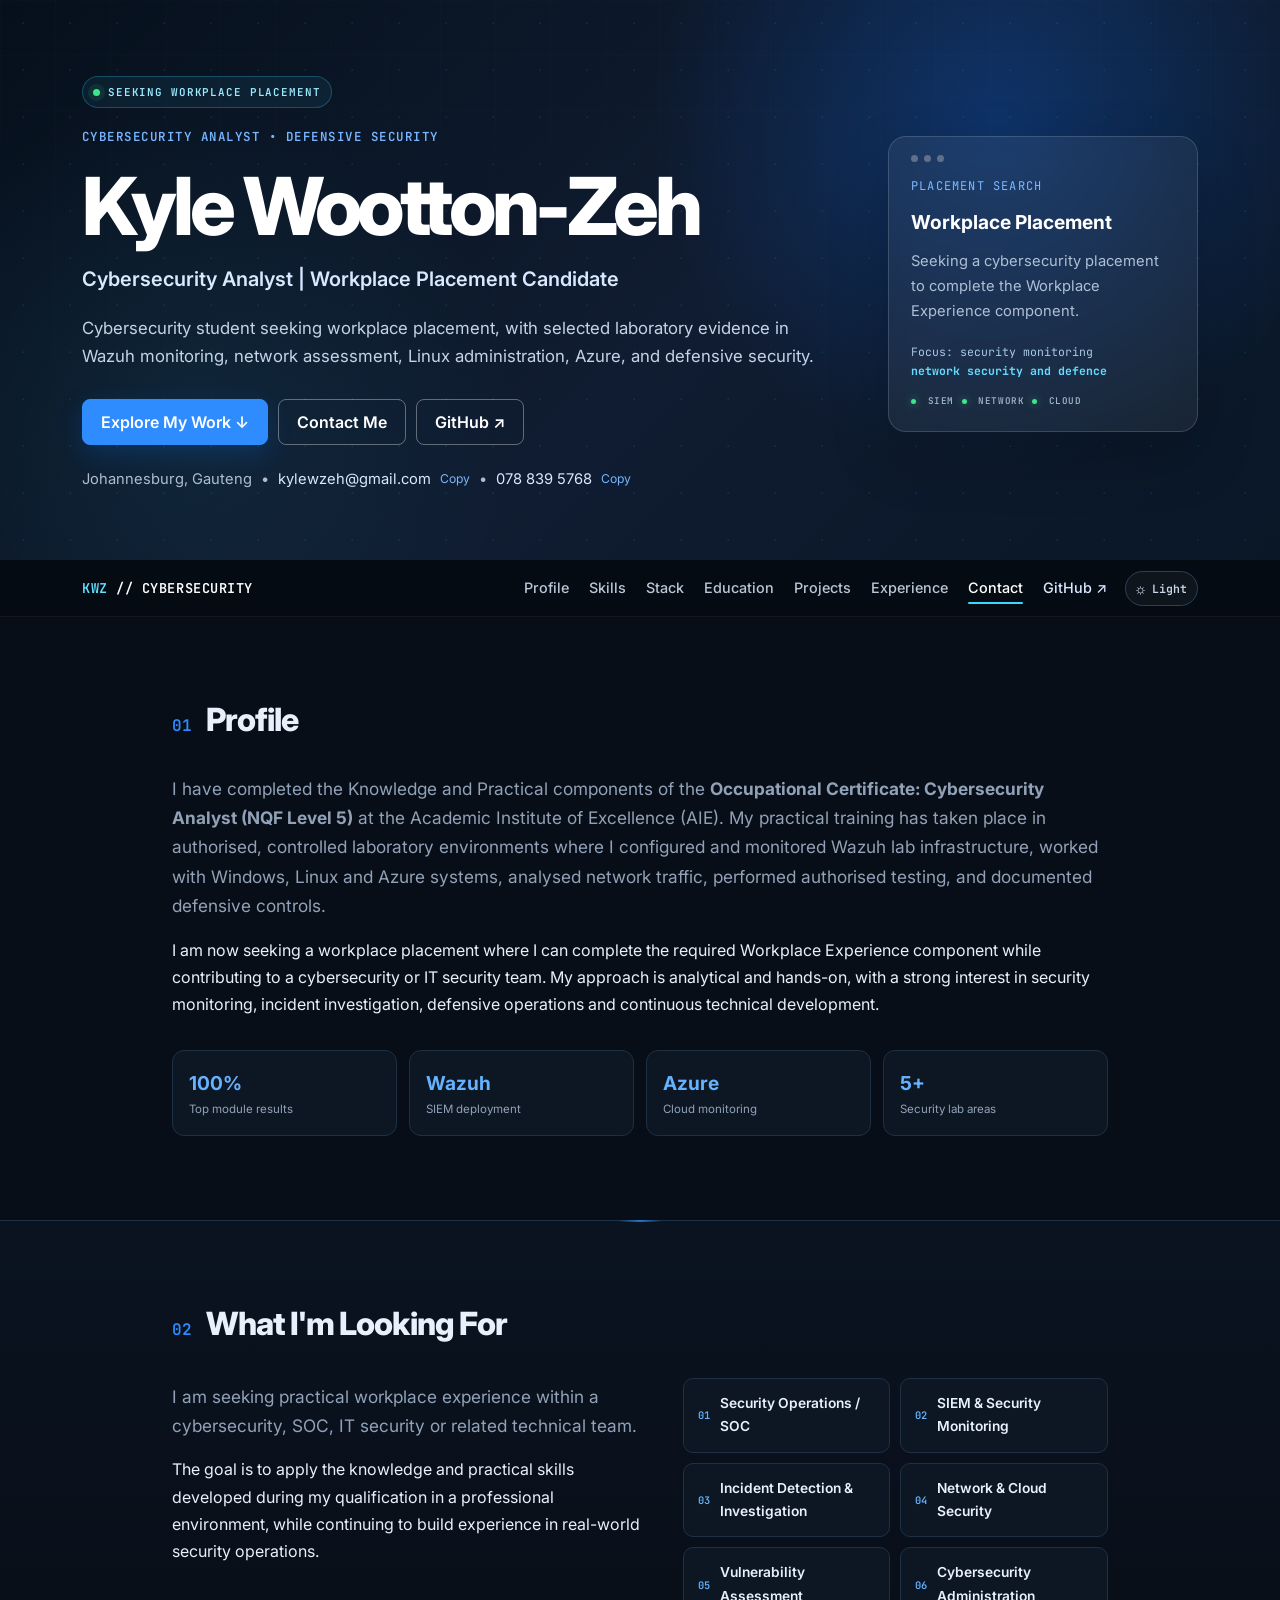
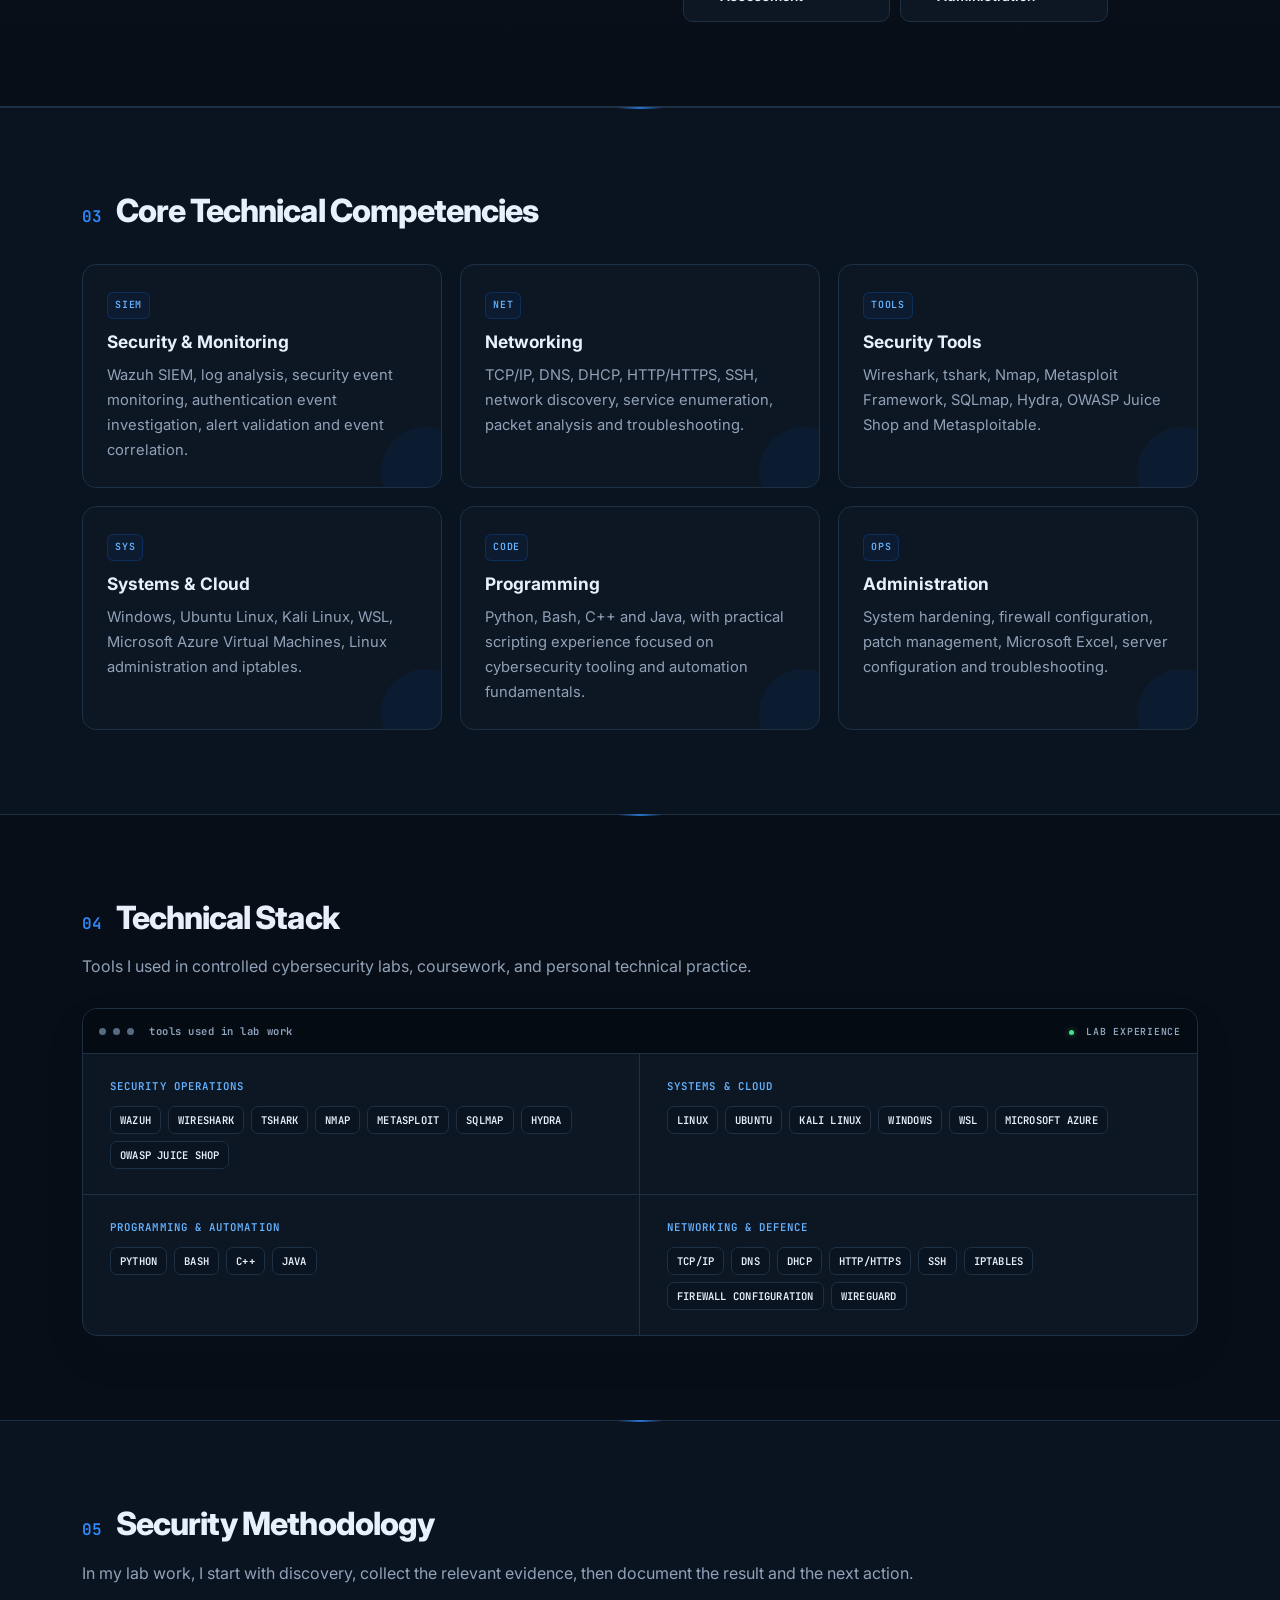
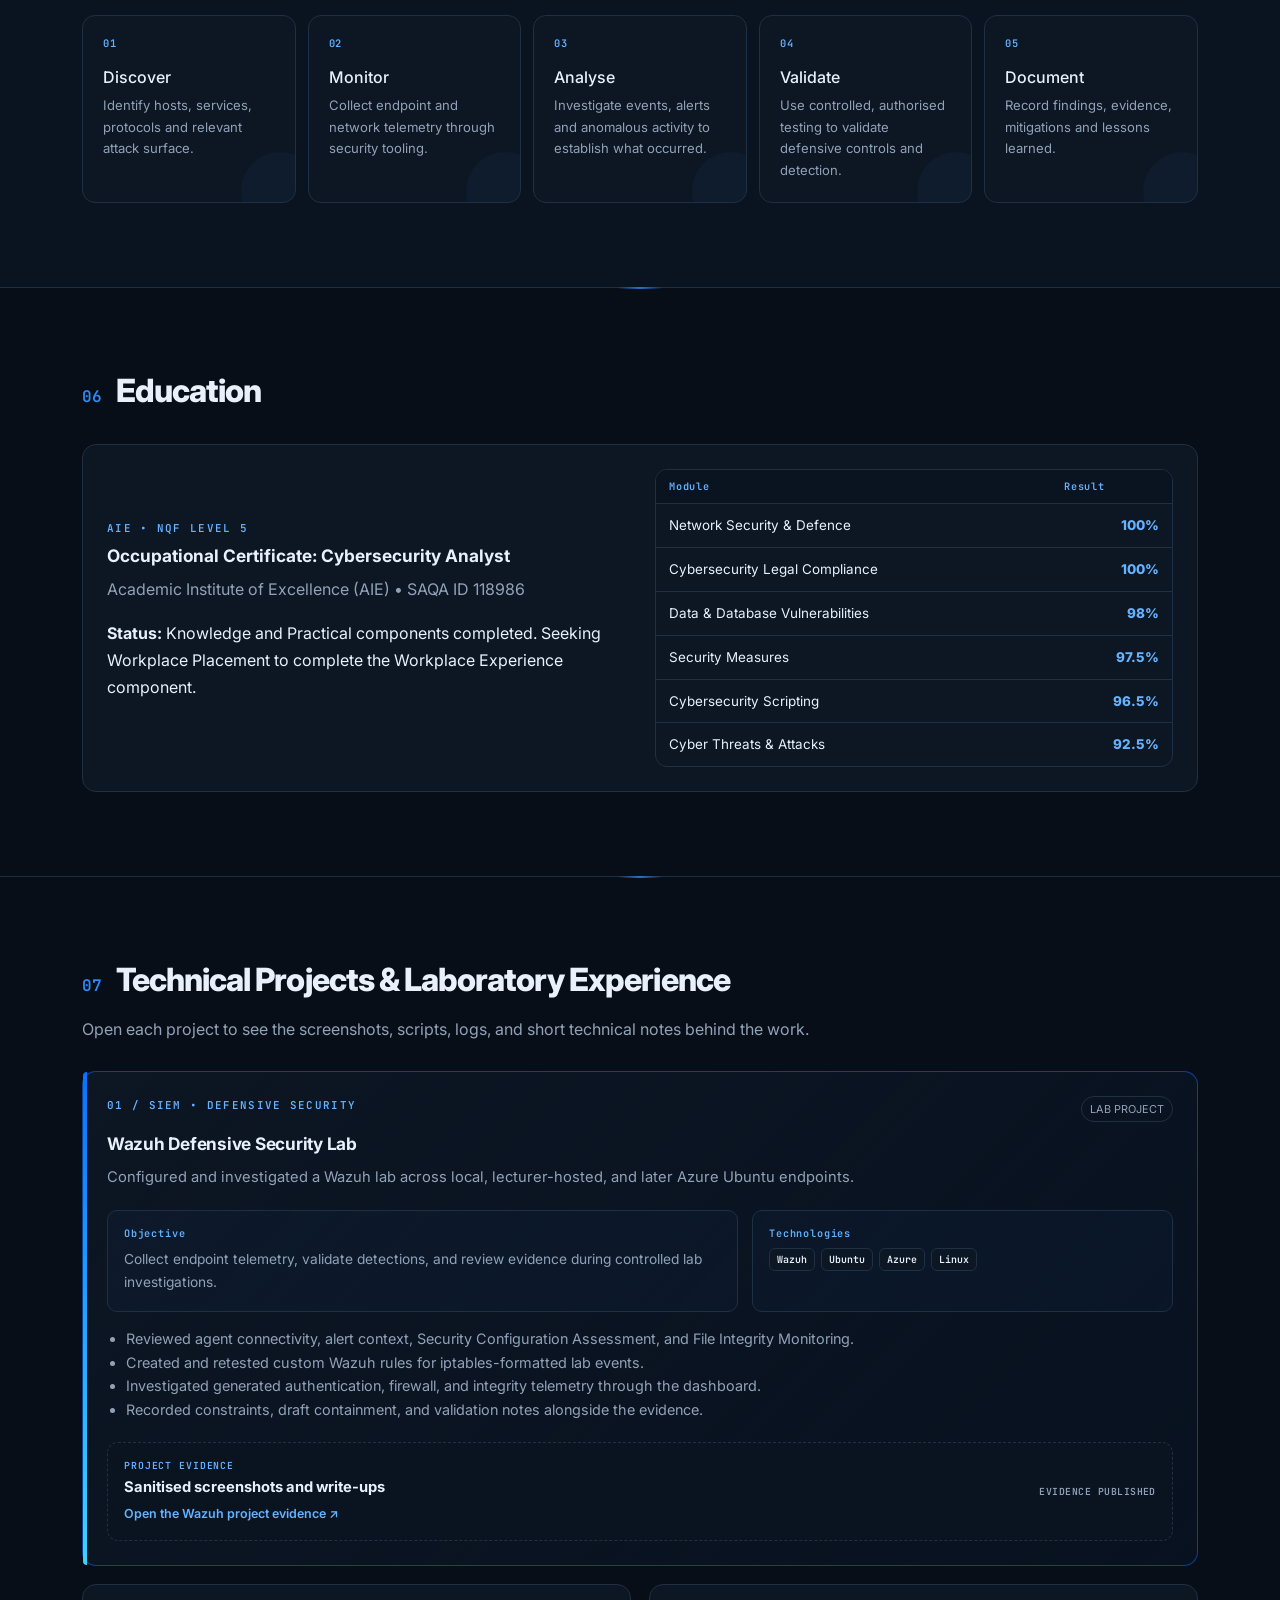
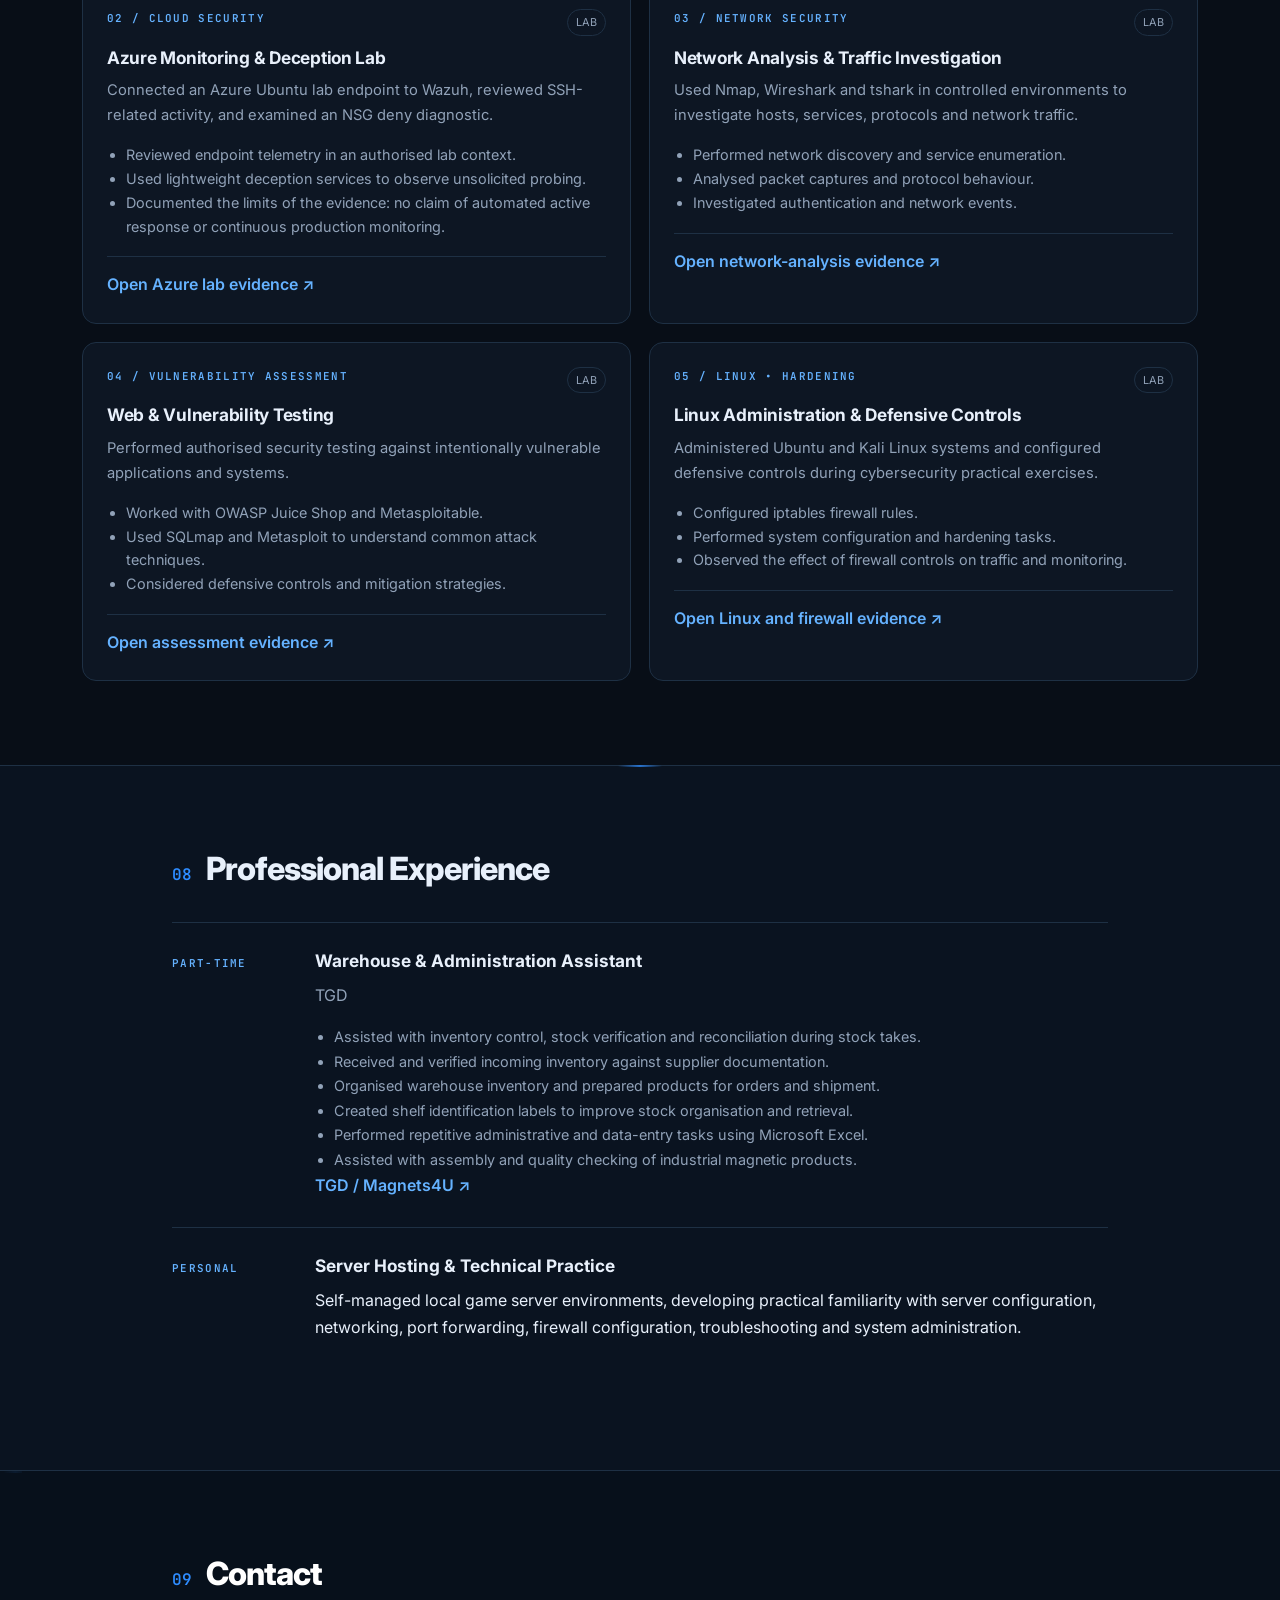
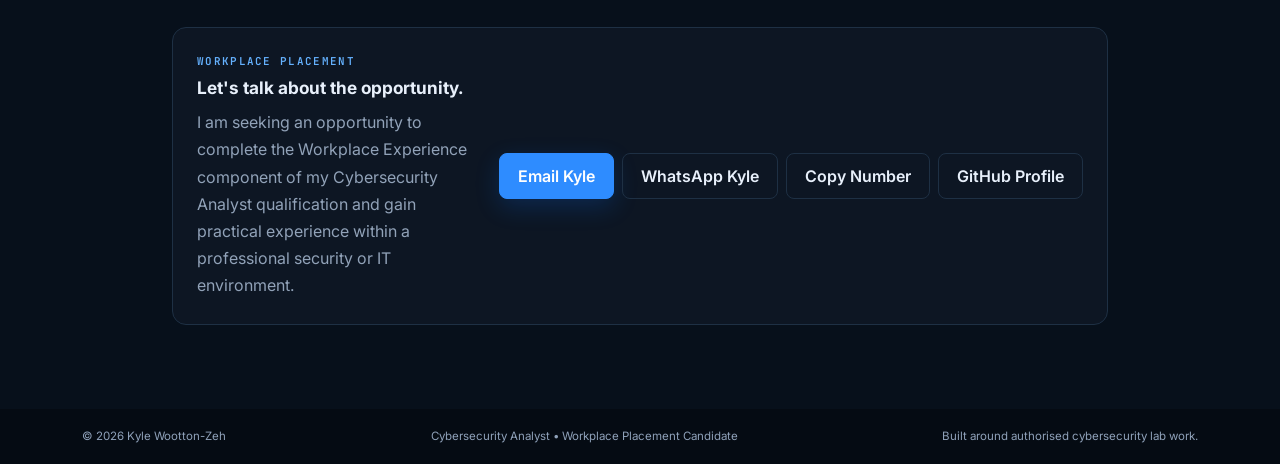
==== index.html @ b7156abd "Expand cybersecurity portfolio with sanitised lab evidence" ====
<!DOCTYPE html>
<html lang="en" data-theme="dark">
<head>
<meta charset="UTF-8">
<meta name="viewport" content="width=device-width, initial-scale=1">
<meta name="description" content="Kyle Wootton-Zeh | Cybersecurity workplace-placement portfolio with selected evidence from authorised monitoring, network, Linux, and Azure labs.">
<meta name="theme-color" content="#050b13">
<meta property="og:title" content="Kyle Wootton-Zeh | Cybersecurity Portfolio">
<meta property="og:description" content="Selected practical evidence from authorised cybersecurity monitoring, network, Linux, and Azure labs.">
<meta property="og:type" content="website">
<title>Kyle Wootton-Zeh | Cybersecurity Portfolio</title>
<link rel="icon" href="data:image/svg+xml,%3Csvg xmlns='http://www.w3.org/2000/svg' viewBox='0 0 64 64'%3E%3Crect width='64' height='64' rx='12' fill='%23050b13'/%3E%3Cpath d='M16 18h32v8H24v7h18v8H24v5h24v8H16z' fill='%2339d6ff'/%3E%3C/svg%3E">
<link href="https://cdn.jsdelivr.net/npm/bootstrap@5.3.3/dist/css/bootstrap.min.css" rel="stylesheet">
<link rel="stylesheet" href="styles.css">
<link rel="stylesheet" href="section-polish.css">
<link rel="stylesheet" href="portfolio-refresh.css">
</head>
<body>
<header class="hero" id="top">
  <div class="hero-gridlines"></div><div class="matrix-particles"></div><div class="hero-scan"></div>
  <div class="container"><div class="hero-content">
    <div>
      <div class="availability"><span class="pulse"></span> SEEKING WORKPLACE PLACEMENT</div>
      <span class="eyebrow">CYBERSECURITY ANALYST • DEFENSIVE SECURITY</span>
      <h1>Kyle Wootton-Zeh</h1>
      <p class="hero-role">Cybersecurity Analyst | Workplace Placement Candidate</p>
      <p class="hero-summary">Cybersecurity student seeking workplace placement, with selected laboratory evidence in Wazuh monitoring, network assessment, Linux administration, Azure, and defensive security.</p>
      <div class="hero-actions">
        <a class="btn btn-primary-custom" href="#projects">Explore My Work ↓</a>
        <a class="btn btn-outline-custom" href="mailto:kylewzeh@gmail.com">Contact Me</a>
        <a class="btn btn-outline-custom" href="https://github.com/kylewzeh" target="_blank" rel="noopener">GitHub ↗</a>
      </div>
      <div class="contact-line"><span>Johannesburg, Gauteng</span><span>•</span><a href="mailto:kylewzeh@gmail.com">kylewzeh@gmail.com</a><button class="copy-link" data-copy="kylewzeh@gmail.com">Copy</button><span>•</span><a href="tel:+27788395768">078 839 5768</a><button class="copy-link" data-copy="078 839 5768">Copy</button></div>
    </div>
    <aside class="hero-badge" aria-label="Placement status">
      <div class="terminal-top"><span></span><span></span><span></span></div>
      <div class="badge-icon">PLACEMENT SEARCH</div>
      <strong>Workplace Placement</strong>
      <span>Seeking a cybersecurity placement to complete the Workplace Experience component.</span>
      <code>Focus: security monitoring<br><b>network security and defence</b></code>
      <div class="mini-status"><span><i></i> SIEM</span><span><i></i> NETWORK</span><span><i></i> CLOUD</span></div>
    </aside>
  </div></div>
</header>

<div class="scroll-progress" aria-hidden="true"><span id="scroll-progress-bar"></span></div>
<nav class="navbar navbar-expand-lg navbar-dark site-nav sticky-top" aria-label="Primary navigation">
  <div class="container">
    <a class="navbar-brand" href="#top"><span class="brand-mark">KWZ</span> // CYBERSECURITY</a>
    <button class="navbar-toggler" type="button" data-bs-toggle="collapse" data-bs-target="#navbarNav" aria-controls="navbarNav" aria-expanded="false" aria-label="Toggle navigation"><span class="navbar-toggler-icon"></span></button>
    <div class="collapse navbar-collapse" id="navbarNav">
      <ul class="navbar-nav ms-auto align-items-lg-center">
        <li class="nav-item"><a class="nav-link" href="#about">Profile</a></li>
        <li class="nav-item"><a class="nav-link" href="#skills">Skills</a></li>
        <li class="nav-item"><a class="nav-link" href="#stack">Stack</a></li>
        <li class="nav-item"><a class="nav-link" href="#education">Education</a></li>
        <li class="nav-item"><a class="nav-link" href="#projects">Projects</a></li>
        <li class="nav-item"><a class="nav-link" href="#experience">Experience</a></li>
        <li class="nav-item"><a class="nav-link" href="#contact">Contact</a></li>
        <li class="nav-item"><a class="nav-link nav-github" href="https://github.com/kylewzeh" target="_blank" rel="noopener">GitHub ↗</a></li>
        <li class="nav-item theme-item"><button id="theme-toggle" class="theme-toggle" type="button" aria-label="Switch to light mode"><span class="theme-icon">☼</span><span class="theme-label">Light</span></button></li>
      </ul>
    </div>
  </div>
</nav>

<main>
<section id="about" class="section">
  <div class="container narrow">
    <div class="section-heading"><span>01</span><h2>Profile</h2></div>
    <p class="lead-copy">I have completed the Knowledge and Practical components of the <strong>Occupational Certificate: Cybersecurity Analyst (NQF Level 5)</strong> at the Academic Institute of Excellence (AIE). My practical training has taken place in authorised, controlled laboratory environments where I configured and monitored Wazuh lab infrastructure, worked with Windows, Linux and Azure systems, analysed network traffic, performed authorised testing, and documented defensive controls.</p>
    <p>I am now seeking a workplace placement where I can complete the required Workplace Experience component while contributing to a cybersecurity or IT security team. My approach is analytical and hands-on, with a strong interest in security monitoring, incident investigation, defensive operations and continuous technical development.</p>
    <div class="quick-stats"><div><strong>100%</strong><span>Top module results</span></div><div><strong>Wazuh</strong><span>SIEM deployment</span></div><div><strong>Azure</strong><span>Cloud monitoring</span></div><div><strong>5+</strong><span>Security lab areas</span></div></div>
  </div>
</section>

<section id="placement" class="section section-accent">
  <div class="container narrow">
    <div class="section-heading"><span>02</span><h2>What I'm Looking For</h2></div>
    <div class="placement-grid">
      <div class="placement-copy"><p class="lead-copy">I am seeking practical workplace experience within a cybersecurity, SOC, IT security or related technical team.</p><p>The goal is to apply the knowledge and practical skills developed during my qualification in a professional environment, while continuing to build experience in real-world security operations.</p></div>
      <div class="placement-list"><div><span>01</span>Security Operations / SOC</div><div><span>02</span>SIEM & Security Monitoring</div><div><span>03</span>Incident Detection & Investigation</div><div><span>04</span>Network & Cloud Security</div><div><span>05</span>Vulnerability Assessment</div><div><span>06</span>Cybersecurity Administration</div></div>
    </div>
  </div>
</section>

<section id="skills" class="section section-alt">
  <div class="container"><div class="section-heading"><span>03</span><h2>Core Technical Competencies</h2></div>
    <div class="skills-grid">
      <article class="skill-card"><div class="skill-icon">SIEM</div><h3>Security & Monitoring</h3><p>Wazuh SIEM, log analysis, security event monitoring, authentication event investigation, alert validation and event correlation.</p></article>
      <article class="skill-card"><div class="skill-icon">NET</div><h3>Networking</h3><p>TCP/IP, DNS, DHCP, HTTP/HTTPS, SSH, network discovery, service enumeration, packet analysis and troubleshooting.</p></article>
      <article class="skill-card"><div class="skill-icon">TOOLS</div><h3>Security Tools</h3><p>Wireshark, tshark, Nmap, Metasploit Framework, SQLmap, Hydra, OWASP Juice Shop and Metasploitable.</p></article>
      <article class="skill-card"><div class="skill-icon">SYS</div><h3>Systems & Cloud</h3><p>Windows, Ubuntu Linux, Kali Linux, WSL, Microsoft Azure Virtual Machines, Linux administration and iptables.</p></article>
      <article class="skill-card"><div class="skill-icon">CODE</div><h3>Programming</h3><p>Python, Bash, C++ and Java, with practical scripting experience focused on cybersecurity tooling and automation fundamentals.</p></article>
      <article class="skill-card"><div class="skill-icon">OPS</div><h3>Administration</h3><p>System hardening, firewall configuration, patch management, Microsoft Excel, server configuration and troubleshooting.</p></article>
    </div>
  </div>
</section>

<section id="stack" class="section stack-section">
  <div class="container"><div class="section-heading"><span>04</span><h2>Technical Stack</h2></div><p class="section-intro">Tools I used in controlled cybersecurity labs, coursework, and personal technical practice.</p>
    <div class="stack-terminal"><div class="stack-terminal-bar"><span></span><span></span><span></span><span class="stack-terminal-title">tools used in lab work</span><span class="stack-live"><i></i> LAB EXPERIENCE</span></div>
      <div class="stack-grid">
        <div class="stack-group"><div class="stack-label">SECURITY OPERATIONS</div><div class="stack-chips"><span>WAZUH</span><span>WIRESHARK</span><span>TSHARK</span><span>NMAP</span><span>METASPLOIT</span><span>SQLMAP</span><span>HYDRA</span><span>OWASP JUICE SHOP</span></div></div>
        <div class="stack-group"><div class="stack-label">SYSTEMS & CLOUD</div><div class="stack-chips"><span>LINUX</span><span>UBUNTU</span><span>KALI LINUX</span><span>WINDOWS</span><span>WSL</span><span>MICROSOFT AZURE</span></div></div>
        <div class="stack-group"><div class="stack-label">PROGRAMMING & AUTOMATION</div><div class="stack-chips"><span>PYTHON</span><span>BASH</span><span>C++</span><span>JAVA</span></div></div>
        <div class="stack-group"><div class="stack-label">NETWORKING & DEFENCE</div><div class="stack-chips"><span>TCP/IP</span><span>DNS</span><span>DHCP</span><span>HTTP/HTTPS</span><span>SSH</span><span>IPTABLES</span><span>FIREWALL CONFIGURATION</span><span>WIREGUARD</span></div></div>
      </div>
    </div>
  </div>
</section>

<section id="methodology" class="section section-alt">
  <div class="container"><div class="section-heading"><span>05</span><h2>Security Methodology</h2></div><p class="section-intro">In my lab work, I start with discovery, collect the relevant evidence, then document the result and the next action.</p>
    <div class="method-grid">
      <article><span>01</span><h3>Discover</h3><p>Identify hosts, services, protocols and relevant attack surface.</p></article>
      <article><span>02</span><h3>Monitor</h3><p>Collect endpoint and network telemetry through security tooling.</p></article>
      <article><span>03</span><h3>Analyse</h3><p>Investigate events, alerts and anomalous activity to establish what occurred.</p></article>
      <article><span>04</span><h3>Validate</h3><p>Use controlled, authorised testing to validate defensive controls and detection.</p></article>
      <article><span>05</span><h3>Document</h3><p>Record findings, evidence, mitigations and lessons learned.</p></article>
    </div>
  </div>
</section>

<section id="education" class="section">
  <div class="container"><div class="section-heading"><span>06</span><h2>Education</h2></div>
    <div class="education-card"><div><div class="section-kicker">AIE • NQF LEVEL 5</div><h3>Occupational Certificate: Cybersecurity Analyst</h3><p class="muted">Academic Institute of Excellence (AIE) • SAQA ID 118986</p><p><strong>Status:</strong> Knowledge and Practical components completed. Seeking Workplace Placement to complete the Workplace Experience component.</p></div>
      <div class="marks-table-wrap"><table class="marks-table"><thead><tr><th>Module</th><th>Result</th></tr></thead><tbody><tr><td>Network Security & Defence</td><td>100%</td></tr><tr><td>Cybersecurity Legal Compliance</td><td>100%</td></tr><tr><td>Data & Database Vulnerabilities</td><td>98%</td></tr><tr><td>Security Measures</td><td>97.5%</td></tr><tr><td>Cybersecurity Scripting</td><td>96.5%</td></tr><tr><td>Cyber Threats & Attacks</td><td>92.5%</td></tr></tbody></table></div>
    </div>
  </div>
</section>

<section id="projects" class="section section-projects">
  <div class="container"><div class="section-heading"><span>07</span><h2>Technical Projects & Laboratory Experience</h2></div><p class="section-intro">Open each project to see the screenshots, scripts, logs, and short technical notes behind the work.</p>
    <div class="project-grid">
      <article class="project-card featured"><div class="project-top"><span class="project-tag">01 / SIEM • DEFENSIVE SECURITY</span><span class="project-status">LAB PROJECT</span></div><h3>Wazuh Defensive Security Lab</h3><p>Configured and investigated a Wazuh lab across local, lecturer-hosted, and later Azure Ubuntu endpoints.</p><div class="project-detail-grid"><div><h4>Objective</h4><p>Collect endpoint telemetry, validate detections, and review evidence during controlled lab investigations.</p></div><div><h4>Technologies</h4><div class="project-chips"><span>Wazuh</span><span>Ubuntu</span><span>Azure</span><span>Linux</span></div></div></div><ul><li>Reviewed agent connectivity, alert context, Security Configuration Assessment, and File Integrity Monitoring.</li><li>Created and retested custom Wazuh rules for iptables-formatted lab events.</li><li>Investigated generated authentication, firewall, and integrity telemetry through the dashboard.</li><li>Recorded constraints, draft containment, and validation notes alongside the evidence.</li></ul><div class="evidence-panel"><div><span class="evidence-label">PROJECT EVIDENCE</span><strong>Sanitised screenshots and write-ups</strong><p><a class="text-link" href="https://github.com/kylewzeh/cybersecurity-portfolio/tree/main/wazuh-defensive-security-lab" target="_blank" rel="noopener">Open the Wazuh project evidence ↗</a></p></div><span class="evidence-status">EVIDENCE PUBLISHED</span></div></article>
      <article class="project-card"><div class="project-top"><span class="project-tag">02 / CLOUD SECURITY</span><span class="project-status">LAB</span></div><h3>Azure Monitoring & Deception Lab</h3><p>Connected an Azure Ubuntu lab endpoint to Wazuh, reviewed SSH-related activity, and examined an NSG deny diagnostic.</p><ul><li>Reviewed endpoint telemetry in an authorised lab context.</li><li>Used lightweight deception services to observe unsolicited probing.</li><li>Documented the limits of the evidence: no claim of automated active response or continuous production monitoring.</li></ul><div class="project-footer"><a class="text-link" href="https://github.com/kylewzeh/cybersecurity-portfolio/tree/main/incident-response-lab" target="_blank" rel="noopener">Open Azure lab evidence ↗</a></div></article>
      <article class="project-card"><div class="project-top"><span class="project-tag">03 / NETWORK SECURITY</span><span class="project-status">LAB</span></div><h3>Network Analysis & Traffic Investigation</h3><p>Used Nmap, Wireshark and tshark in controlled environments to investigate hosts, services, protocols and network traffic.</p><ul><li>Performed network discovery and service enumeration.</li><li>Analysed packet captures and protocol behaviour.</li><li>Investigated authentication and network events.</li></ul><div class="project-footer"><a class="text-link" href="https://github.com/kylewzeh/cybersecurity-portfolio/tree/main/network-security-assessment" target="_blank" rel="noopener">Open network-analysis evidence ↗</a></div></article>
      <article class="project-card"><div class="project-top"><span class="project-tag">04 / VULNERABILITY ASSESSMENT</span><span class="project-status">LAB</span></div><h3>Web & Vulnerability Testing</h3><p>Performed authorised security testing against intentionally vulnerable applications and systems.</p><ul><li>Worked with OWASP Juice Shop and Metasploitable.</li><li>Used SQLmap and Metasploit to understand common attack techniques.</li><li>Considered defensive controls and mitigation strategies.</li></ul><div class="project-footer"><a class="text-link" href="https://github.com/kylewzeh/cybersecurity-portfolio/tree/main/network-security-assessment" target="_blank" rel="noopener">Open assessment evidence ↗</a></div></article>
      <article class="project-card"><div class="project-top"><span class="project-tag">05 / LINUX • HARDENING</span><span class="project-status">LAB</span></div><h3>Linux Administration & Defensive Controls</h3><p>Administered Ubuntu and Kali Linux systems and configured defensive controls during cybersecurity practical exercises.</p><ul><li>Configured iptables firewall rules.</li><li>Performed system configuration and hardening tasks.</li><li>Observed the effect of firewall controls on traffic and monitoring.</li></ul><div class="project-footer"><a class="text-link" href="https://github.com/kylewzeh/cybersecurity-portfolio/tree/main/wazuh-defensive-security-lab" target="_blank" rel="noopener">Open Linux and firewall evidence ↗</a></div></article>
    </div>
  </div>
</section>

<section id="experience" class="section section-alt">
  <div class="container narrow"><div class="section-heading"><span>08</span><h2>Professional Experience</h2></div>
    <div class="timeline-item"><div class="timeline-date">PART-TIME</div><div><h3>Warehouse & Administration Assistant</h3><p class="muted">TGD</p><ul><li>Assisted with inventory control, stock verification and reconciliation during stock takes.</li><li>Received and verified incoming inventory against supplier documentation.</li><li>Organised warehouse inventory and prepared products for orders and shipment.</li><li>Created shelf identification labels to improve stock organisation and retrieval.</li><li>Performed repetitive administrative and data-entry tasks using Microsoft Excel.</li><li>Assisted with assembly and quality checking of industrial magnetic products.</li></ul><a href="https://shop.magnets4u.co.za/" target="_blank" rel="noopener" class="text-link">TGD / Magnets4U ↗</a></div></div>
    <div class="timeline-item"><div class="timeline-date">PERSONAL</div><div><h3>Server Hosting & Technical Practice</h3><p>Self-managed local game server environments, developing practical familiarity with server configuration, networking, port forwarding, firewall configuration, troubleshooting and system administration.</p></div></div>
  </div>
</section>

<section id="contact" class="section contact-section">
  <div class="container narrow"><div class="section-heading"><span>09</span><h2>Contact</h2></div><div class="contact-card"><div><div class="section-kicker">WORKPLACE PLACEMENT</div><h3>Let's talk about the opportunity.</h3><p>I am seeking an opportunity to complete the Workplace Experience component of my Cybersecurity Analyst qualification and gain practical experience within a professional security or IT environment.</p></div><div class="contact-actions"><a class="btn btn-primary-custom" href="mailto:kylewzeh@gmail.com">Email Kyle</a><a class="btn btn-outline-custom dark-outline" href="https://wa.me/27788395768" target="_blank" rel="noopener">WhatsApp Kyle</a><button class="btn btn-outline-custom dark-outline copy-button" data-copy="078 839 5768">Copy Number</button><a class="btn btn-outline-custom dark-outline" href="https://github.com/kylewzeh" target="_blank" rel="noopener">GitHub Profile</a></div></div></div>
</section>
</main>
<footer><div class="container footer-inner"><span>© 2026 Kyle Wootton-Zeh</span><span>Cybersecurity Analyst • Workplace Placement Candidate</span><span>Built around authorised cybersecurity lab work.</span></div></footer>
<a href="#top" class="back-to-top" id="back-to-top" aria-label="Back to top">↑</a>
<script src="https://cdn.jsdelivr.net/npm/bootstrap@5.3.3/dist/js/bootstrap.bundle.min.js"></script><script src="script.js"></script>
</body>
</html>
---- styles.css ----
@import url('https://fonts.googleapis.com/css2?family=Inter:wght@400;500;600;700;800&family=JetBrains+Mono:wght@500;600&display=swap');
:root{--bg:#f7f9fc;--panel:#fff;--soft:#f0f4f9;--text:#152033;--muted:#64748b;--line:#dfe6ef;--accent:#0b72ff;--accent-dark:#0758c7;--nav:#08101d;--cyan:#39d6ff;--hero-a:#06101c;--hero-b:#101c31;--contact:#0f1a2b}
html[data-theme="dark"]{--bg:#080e17;--panel:#0d1623;--soft:#0a1320;--text:#e8f0fb;--muted:#91a2b8;--line:#1e3044;--accent:#2e8cff;--accent-dark:#65b2ff;--nav:#050b13;--contact:#07101b}
*{box-sizing:border-box}html{scroll-behavior:smooth;scroll-padding-top:72px}body{margin:0;color:var(--text);background:var(--bg);font-family:Inter,system-ui,-apple-system,BlinkMacSystemFont,"Segoe UI",sans-serif;line-height:1.7;transition:background .25s ease,color .25s ease}a{color:inherit}.hero{position:relative;overflow:hidden;background:radial-gradient(circle at 78% 22%,rgba(11,114,255,.27),transparent 32%),radial-gradient(circle at 15% 75%,rgba(57,214,255,.08),transparent 28%),linear-gradient(135deg,var(--hero-a) 0%,var(--hero-b) 55%,#091727 100%);color:#fff;padding:76px 0 68px}.hero-gridlines{position:absolute;inset:-55px;opacity:.15;background-image:linear-gradient(rgba(255,255,255,.08) 1px,transparent 1px),linear-gradient(90deg,rgba(255,255,255,.08) 1px,transparent 1px);background-size:55px 55px;animation:grid-drift 30s linear infinite;mask-image:linear-gradient(to bottom,black,transparent)}.matrix-particles{position:absolute;inset:0;opacity:.12;background-image:radial-gradient(circle,rgba(57,214,255,.8) 1px,transparent 1px);background-size:47px 47px;animation:drift 24s linear infinite}.hero-scan{position:absolute;left:0;right:0;top:-30%;height:28%;background:linear-gradient(to bottom,transparent,rgba(57,214,255,.07),transparent);filter:blur(1px);animation:scan 9s ease-in-out infinite;pointer-events:none}@keyframes drift{from{transform:translateY(0)}to{transform:translateY(47px)}}@keyframes grid-drift{from{transform:translate(0,0)}to{transform:translate(55px,55px)}}@keyframes scan{0%,100%{transform:translateY(0);opacity:0}15%{opacity:1}70%{opacity:1}85%{transform:translateY(470%);opacity:0}}@media(prefers-reduced-motion:reduce){*,*::before,*::after{animation-duration:.001ms!important;animation-iteration-count:1!important;scroll-behavior:auto!important}}
.hero .container{position:relative}.hero-content{display:grid;grid-template-columns:minmax(0,1fr) 310px;gap:56px;align-items:center}.availability{display:inline-flex;align-items:center;gap:8px;margin-bottom:18px;padding:6px 10px;border:1px solid rgba(57,214,255,.25);border-radius:999px;background:rgba(57,214,255,.07);color:#9eeaff;font-family:"JetBrains Mono",monospace;font-size:.68rem;letter-spacing:.08em;font-weight:600}.pulse{width:7px;height:7px;border-radius:50%;background:#3fe58a;box-shadow:0 0 0 5px rgba(63,229,138,.09);animation:status-pulse 2s ease-in-out infinite}@keyframes status-pulse{0%,100%{opacity:1;box-shadow:0 0 0 4px rgba(63,229,138,.08)}50%{opacity:.65;box-shadow:0 0 0 7px rgba(63,229,138,.02)}}.eyebrow,.project-tag,.timeline-date,.section-kicker{font-family:"JetBrains Mono",monospace;font-size:.78rem;letter-spacing:.12em;font-weight:600}.eyebrow{display:block;color:#78b5ff}.hero h1{font-size:clamp(2.7rem,7vw,5rem);font-weight:800;letter-spacing:-.055em;margin:10px 0 8px}.hero-role{font-size:1.25rem;font-weight:600;color:#d9e8ff;margin-bottom:18px}.hero-summary{max-width:760px;color:#c6d3e7;font-size:1.05rem}.hero-actions{display:flex;flex-wrap:wrap;gap:10px;margin:28px 0 22px}.btn{border-radius:8px;padding:10px 18px;font-weight:600}.btn-primary-custom{color:#fff;background:var(--accent);border:1px solid var(--accent);box-shadow:0 8px 24px rgba(11,114,255,.2)}.btn-primary-custom:hover{color:#fff;background:var(--accent-dark);border-color:var(--accent-dark)}.btn-outline-custom{color:#fff;border:1px solid rgba(255,255,255,.35)}.btn-outline-custom:hover{color:#fff;background:rgba(255,255,255,.1)}.dark-outline{color:var(--text);border-color:var(--line)}.dark-outline:hover{color:var(--text);background:var(--soft)}.contact-line{display:flex;flex-wrap:wrap;align-items:center;gap:9px;color:#aebdd2;font-size:.92rem}.contact-line a{color:#d9e8ff;text-decoration:none}.contact-line a:hover{text-decoration:underline}.copy-link{border:0;background:transparent;color:#78b5ff;padding:0;font:inherit;font-size:.76rem;cursor:pointer}.copy-link:hover{text-decoration:underline}.hero-badge{border:1px solid rgba(255,255,255,.15);background:rgba(255,255,255,.06);border-radius:18px;padding:18px 22px 24px;display:flex;flex-direction:column;gap:10px;box-shadow:0 24px 60px rgba(0,0,0,.2);backdrop-filter:blur(10px);animation:badge-float 6s ease-in-out infinite}@keyframes badge-float{0%,100%{transform:translateY(0)}50%{transform:translateY(-5px)}}.terminal-top{display:flex;gap:6px;margin-bottom:4px}.terminal-top span{width:7px;height:7px;border-radius:50%;background:#607089}.badge-icon{font-family:"JetBrains Mono",monospace;color:#7db9ff;font-size:.75rem;letter-spacing:.1em}.hero-badge strong{font-size:1.2rem}.hero-badge span{color:#afc0d6;font-size:.92rem}.hero-badge code{display:block;color:#a8c7e8;font-family:"JetBrains Mono",monospace;font-size:.72rem;line-height:1.7;margin-top:8px}.hero-badge code b{color:#65dcff}.mini-status{display:flex;flex-wrap:wrap;gap:8px;margin-top:4px}.mini-status span{font:600 .58rem "JetBrains Mono",monospace!important;color:#9fb2c9!important;letter-spacing:.06em}.mini-status i{display:inline-block;width:5px;height:5px;border-radius:50%;background:#3fe58a;margin-right:5px;box-shadow:0 0 8px rgba(63,229,138,.6)}.site-nav{background:var(--nav)}.site-nav .navbar-brand{font-family:"JetBrains Mono",monospace;font-size:.85rem;font-weight:600;letter-spacing:.04em}.brand-mark{color:#64dfff}.site-nav .nav-link{color:#b9c6d8;font-size:.9rem;font-weight:500}.site-nav .nav-link:hover{color:#fff}.theme-item{margin-left:8px}.theme-toggle{display:inline-flex;align-items:center;gap:7px;border:1px solid #294159;background:rgba(255,255,255,.04);color:#c9d8ea;border-radius:999px;padding:6px 10px;font:600 .72rem "JetBrains Mono",monospace;cursor:pointer}.theme-toggle:hover{border-color:#4b6f96;color:#fff}.theme-icon{font-size:.95rem}.section{padding:84px 0;background:var(--bg)}.section-alt{background:var(--soft)}.narrow{max-width:960px}.section-heading{display:flex;align-items:baseline;gap:14px;margin-bottom:34px}.section-heading span{color:var(--accent);font-family:"JetBrains Mono",monospace;font-weight:600}.section-heading h2{margin:0;font-size:2rem;letter-spacing:-.03em;font-weight:800}.lead-copy{font-size:1.08rem;color:var(--muted)}.muted{color:var(--muted)}.section-intro{color:var(--muted);margin-top:-18px;margin-bottom:28px}.quick-stats{display:grid;grid-template-columns:repeat(4,1fr);gap:12px;margin-top:32px}.quick-stats div{padding:16px;border:1px solid var(--line);border-radius:12px;background:var(--panel)}.quick-stats strong{display:block;font-size:1.2rem;color:var(--accent-dark)}.quick-stats span{display:block;color:var(--muted);font-size:.72rem}.skills-grid,.project-grid{display:grid;gap:18px}.skills-grid{grid-template-columns:repeat(3,1fr)}.skill-card,.project-card,.education-card,.contact-card{background:var(--panel);border:1px solid var(--line);border-radius:14px;padding:24px}.skill-card{min-height:180px;position:relative;overflow:hidden;transition:transform .2s ease,border-color .2s ease,box-shadow .2s ease}.skill-card:hover{transform:translateY(-3px);border-color:rgba(46,140,255,.45);box-shadow:0 12px 28px rgba(22,40,70,.1)}.skill-card:after{content:"";position:absolute;right:-30px;bottom:-30px;width:90px;height:90px;border-radius:50%;background:rgba(11,114,255,.06)}.skill-icon{display:inline-block;color:var(--accent-dark);font-family:"JetBrains Mono",monospace;font-size:.62rem;font-weight:600;letter-spacing:.08em;border:1px solid rgba(11,114,255,.22);background:rgba(11,114,255,.06);border-radius:6px;padding:4px 7px;margin-bottom:13px}.skill-card h3,.project-card h3,.education-card h3,.contact-card h3,.timeline-item h3{font-size:1.08rem;font-weight:700;margin-bottom:10px}.skill-card p,.project-card p{color:var(--muted);font-size:.92rem;margin:0}.stack-section{background:var(--bg)}.stack-terminal{border:1px solid var(--line);border-radius:15px;background:var(--panel);overflow:hidden;box-shadow:0 18px 45px rgba(10,30,60,.07)}.stack-terminal-bar{height:44px;display:flex;align-items:center;gap:7px;padding:0 16px;background:var(--nav);color:#b8c8dc}.stack-terminal-bar>span:not(.stack-terminal-title):not(.stack-live){width:7px;height:7px;border-radius:50%;background:#566a83}.stack-terminal-title{margin-left:8px;font:600 .66rem "JetBrains Mono",monospace;color:#91a7c0;letter-spacing:.05em}.stack-live{margin-left:auto;font:600 .61rem "JetBrains Mono",monospace;color:#8fa6bf;letter-spacing:.08em}.stack-live i{display:inline-block;width:5px;height:5px;border-radius:50%;background:#3fe58a;margin-right:5px;box-shadow:0 0 7px rgba(63,229,138,.55)}.stack-grid{display:grid;grid-template-columns:1fr 1fr}.stack-group{padding:25px 27px;border-top:1px solid var(--line)}.stack-group:nth-child(odd){border-right:1px solid var(--line)}.stack-label{font:600 .67rem "JetBrains Mono",monospace;color:var(--accent-dark);letter-spacing:.1em;margin-bottom:13px}.stack-chips{display:flex;flex-wrap:wrap;gap:7px}.stack-chips span{padding:6px 9px;border:1px solid var(--line);border-radius:7px;background:var(--soft);font:600 .66rem "JetBrains Mono",monospace;color:var(--text);letter-spacing:.02em;transition:border-color .18s ease,transform .18s ease,background .18s ease}.stack-chips span:hover{border-color:var(--accent);transform:translateY(-2px);background:rgba(46,140,255,.07)}.education-card{display:grid;grid-template-columns:1fr 1fr;gap:30px;align-items:center}.marks{display:grid;grid-template-columns:repeat(2,1fr);gap:12px}.marks div{border-left:3px solid var(--accent);padding:8px 0 8px 12px}.marks strong{display:block;font-size:1.15rem}.marks span{display:block;color:var(--muted);font-size:.76rem}.section-kicker{color:var(--accent-dark);font-size:.68rem;margin-bottom:8px}.project-grid{grid-template-columns:repeat(2,1fr)}.project-card{transition:transform .18s ease,box-shadow .18s ease}.project-card:hover{transform:translateY(-4px);box-shadow:0 16px 34px rgba(22,40,70,.16)}.project-card.featured{grid-column:1/-1;border-color:rgba(11,114,255,.5);background:linear-gradient(135deg,var(--panel) 0%,rgba(11,114,255,.04) 100%);position:relative}.project-card.featured:before{content:"";position:absolute;left:0;top:0;bottom:0;width:4px;border-radius:14px 0 0 14px;background:linear-gradient(#0b72ff,#39d6ff)}.project-top{display:flex;justify-content:space-between;gap:12px;margin-bottom:12px}.project-tag{color:var(--accent-dark);font-size:.68rem}.project-status{color:var(--muted);font-size:.68rem;border:1px solid var(--line);border-radius:999px;padding:3px 8px}.project-card ul,.timeline-item ul{margin:15px 0 0;padding-left:19px;color:var(--muted);font-size:.9rem}.project-links{margin-top:18px}.coming-soon{color:var(--muted);font-size:.8rem;font-family:"JetBrains Mono",monospace}.timeline-item{display:grid;grid-template-columns:115px 1fr;gap:28px;padding:28px 0;border-top:1px solid var(--line)}.timeline-item:first-of-type{border-top:0}.timeline-date{color:var(--accent-dark);font-size:.68rem;padding-top:3px}.text-link{color:var(--accent-dark);font-weight:600;text-decoration:none}.text-link:hover{text-decoration:underline}.contact-section{background:var(--contact)}.contact-section .section-heading h2{color:#fff}.contact-card{color:var(--text);display:flex;justify-content:space-between;gap:30px;align-items:center}.contact-card p{max-width:670px;margin:0;color:var(--muted)}.contact-actions{display:flex;flex-wrap:wrap;gap:8px;flex-shrink:0}.copy-button{background:transparent;cursor:pointer}footer{background:#050b13;color:#8fa1b9;padding:18px 0;font-size:.72rem}.footer-inner{display:flex;justify-content:space-between;gap:15px;flex-wrap:wrap}.back-to-top{position:fixed;right:20px;bottom:20px;width:42px;height:42px;display:none;place-items:center;border-radius:50%;background:var(--accent);color:#fff;text-decoration:none;box-shadow:0 8px 24px rgba(0,0,0,.18);z-index:1000}.back-to-top.show{display:grid}@media(max-width:991px){.hero-content{grid-template-columns:1fr}.hero-badge{max-width:520px}.skills-grid{grid-template-columns:repeat(2,1fr)}.quick-stats{grid-template-columns:repeat(2,1fr)}}@media(max-width:767px){.hero{padding:60px 0 52px}.section{padding:60px 0}.skills-grid,.project-grid,.education-card,.stack-grid{grid-template-columns:1fr}.project-card.featured{grid-column:auto}.marks{grid-template-columns:1fr 1fr}.timeline-item{grid-template-columns:1fr;gap:8px}.contact-card,.footer-inner{flex-direction:column;align-items:flex-start}.contact-line{gap:6px}.quick-stats{grid-template-columns:1fr 1fr}.hero-actions .btn{width:100%}.theme-item{margin:8px 0 0}.stack-group:nth-child(odd){border-right:0}}
---- section-polish.css ----
/* Visual separation polish: keeps the long mobile scroll easy to scan without adding bulk. */
main>section{position:relative}
main>section+section{border-top:1px solid var(--line)}
main>section+section::before{content:"";position:absolute;top:-1px;left:50%;width:44px;height:2px;transform:translateX(-50%);background:linear-gradient(90deg,transparent,var(--accent),transparent);opacity:.75}
@media(max-width:767px){
  main>section+section::before{width:34px;opacity:.85}
  .section-heading{margin-bottom:28px}
  .section-intro{margin-bottom:22px}
}
---- portfolio-refresh.css ----
/* Final portfolio polish layer. Keeps the existing visual identity while improving hierarchy, evidence presentation and responsive behaviour. */
:root{--focus:rgba(57,214,255,.6)}
html{scroll-padding-top:88px}
body{overflow-x:hidden}
:focus-visible{outline:2px solid var(--focus);outline-offset:3px}
.site-nav{border-bottom:1px solid rgba(255,255,255,.06)}
.site-nav .nav-link{position:relative;padding-left:10px!important;padding-right:10px!important;transition:color .18s ease}
.site-nav .nav-link::after{content:"";position:absolute;left:10px;right:10px;bottom:4px;height:2px;border-radius:2px;background:var(--cyan);transform:scaleX(0);transform-origin:center;transition:transform .18s ease}
.site-nav .nav-link.active{color:#fff!important}
.site-nav .nav-link.active::after{transform:scaleX(1)}
.nav-github{color:#d9e8ff!important}
.theme-item{padding-bottom:0}
.scroll-progress{position:fixed;top:0;left:0;right:0;height:2px;z-index:1100;pointer-events:none;background:transparent}
.scroll-progress span{display:block;height:100%;width:0;background:linear-gradient(90deg,var(--accent),var(--cyan));box-shadow:0 0 10px rgba(57,214,255,.35)}
.section-accent{background:linear-gradient(180deg,var(--soft),var(--bg));border-top:1px solid var(--line);border-bottom:1px solid var(--line)}
.placement-grid{display:grid;grid-template-columns:minmax(0,1fr) minmax(360px,.9fr);gap:38px;align-items:start}
.placement-copy{padding-top:4px}
.placement-list{display:grid;grid-template-columns:1fr 1fr;gap:10px}
.placement-list div{display:flex;align-items:center;gap:10px;padding:13px 14px;border:1px solid var(--line);border-radius:10px;background:var(--panel);font-size:.86rem;font-weight:600}
.placement-list span{color:var(--accent-dark);font:600 .65rem "JetBrains Mono",monospace}
.method-grid{display:grid;grid-template-columns:repeat(5,1fr);gap:12px}
.method-grid article{min-height:185px;padding:20px;border:1px solid var(--line);border-radius:13px;background:var(--panel);position:relative;overflow:hidden}
.method-grid article::after{content:"";position:absolute;right:-24px;bottom:-28px;width:78px;height:78px;border-radius:50%;background:rgba(46,140,255,.05)}
.method-grid span{display:block;color:var(--accent-dark);font:600 .65rem "JetBrains Mono",monospace;letter-spacing:.08em;margin-bottom:18px}
.method-grid h3{font-size:1rem;margin-bottom:8px}
.method-grid p{margin:0;color:var(--muted);font-size:.82rem;line-height:1.65}
.marks-table-wrap{border:1px solid var(--line);border-radius:12px;overflow:hidden;background:var(--panel)}
.marks-table{width:100%;border-collapse:collapse;margin:0;font-size:.84rem}
.marks-table th,.marks-table td{padding:10px 13px;border-bottom:1px solid var(--line);text-align:left}
.marks-table th{font:600 .64rem "JetBrains Mono",monospace;letter-spacing:.08em;color:var(--accent-dark);background:var(--soft)}
.marks-table td:last-child{font-weight:800;color:var(--accent-dark);text-align:right}
.marks-table tr:last-child td{border-bottom:0}
.project-detail-grid{display:grid;grid-template-columns:1.2fr .8fr;gap:14px;margin-top:20px}
.project-detail-grid>div{padding:16px;border:1px solid var(--line);border-radius:10px;background:rgba(46,140,255,.035)}
.project-detail-grid h4{font:600 .64rem "JetBrains Mono",monospace;letter-spacing:.08em;color:var(--accent-dark);margin:0 0 8px}
.project-detail-grid p{margin:0;font-size:.86rem}
.project-chips{display:flex;flex-wrap:wrap;gap:6px}
.project-chips span{padding:4px 7px;border:1px solid var(--line);border-radius:6px;font:600 .62rem "JetBrains Mono",monospace;background:var(--panel)}
.evidence-panel{display:flex;justify-content:space-between;gap:20px;align-items:center;margin-top:20px;padding:16px;border:1px dashed var(--line);border-radius:11px;background:var(--soft)}
.evidence-panel strong{display:block;font-size:.92rem;margin:3px 0}
.evidence-panel p{margin:0;color:var(--muted);font-size:.78rem}
.evidence-label{display:block;color:var(--accent-dark);font:600 .61rem "JetBrains Mono",monospace;letter-spacing:.09em}
.evidence-status,.project-footer span{color:var(--muted);font:600 .61rem "JetBrains Mono",monospace;letter-spacing:.05em;white-space:nowrap}
.project-footer{margin-top:18px;padding-top:14px;border-top:1px solid var(--line)}
.project-card ul{line-height:1.65}
.project-card h3{letter-spacing:-.015em}
.contact-section{position:relative}
.contact-section::before{content:"";position:absolute;inset:0;pointer-events:none;background:radial-gradient(circle at 85% 50%,rgba(46,140,255,.12),transparent 32%)}
.contact-section .container{position:relative}
.btn{min-height:43px;display:inline-flex;align-items:center;justify-content:center}
.back-to-top{z-index:1040}
@media(max-width:1199px){.method-grid{grid-template-columns:repeat(3,1fr)}.method-grid article:last-child{grid-column:auto}.site-nav .nav-link{font-size:.82rem}.theme-toggle{font-size:.66rem}}
@media(max-width:991px){.placement-grid{grid-template-columns:1fr}.placement-list{max-width:720px}.project-detail-grid{grid-template-columns:1fr}.education-card{grid-template-columns:1fr}.method-grid{grid-template-columns:repeat(2,1fr)}.contact-card{align-items:flex-start;flex-direction:column}.contact-actions{width:100%}.contact-actions .btn{flex:0 1 auto}}
@media(max-width:767px){html{scroll-padding-top:76px}.hero{padding-top:52px}.hero h1{font-size:clamp(2.5rem,13vw,4rem)}.hero-summary{font-size:.98rem}.hero-actions{margin-top:22px}.contact-line{font-size:.82rem}.quick-stats{grid-template-columns:1fr 1fr}.placement-list{grid-template-columns:1fr}.method-grid{grid-template-columns:1fr}.method-grid article{min-height:auto}.marks-table th,.marks-table td{padding:9px 10px;font-size:.76rem}.evidence-panel{align-items:flex-start;flex-direction:column}.evidence-status{white-space:normal}.project-card,.skill-card,.education-card,.contact-card{padding:20px}.section-heading{gap:10px}.section-heading h2{font-size:1.65rem}.navbar-brand{font-size:.78rem!important}.site-nav .navbar-collapse{padding:10px 0 8px}.site-nav .nav-link{padding:9px 2px!important}.site-nav .nav-link::after{left:2px;right:auto;width:28px;bottom:4px}.theme-item{margin:8px 0 0}.theme-toggle{width:100%;justify-content:center}.contact-actions{display:grid;grid-template-columns:1fr 1fr}.contact-actions .btn{width:100%}.footer-inner{font-size:.66rem}}
@media(max-width:420px){.quick-stats{grid-template-columns:1fr}.contact-actions{grid-template-columns:1fr}.hero-actions .btn{width:100%}}
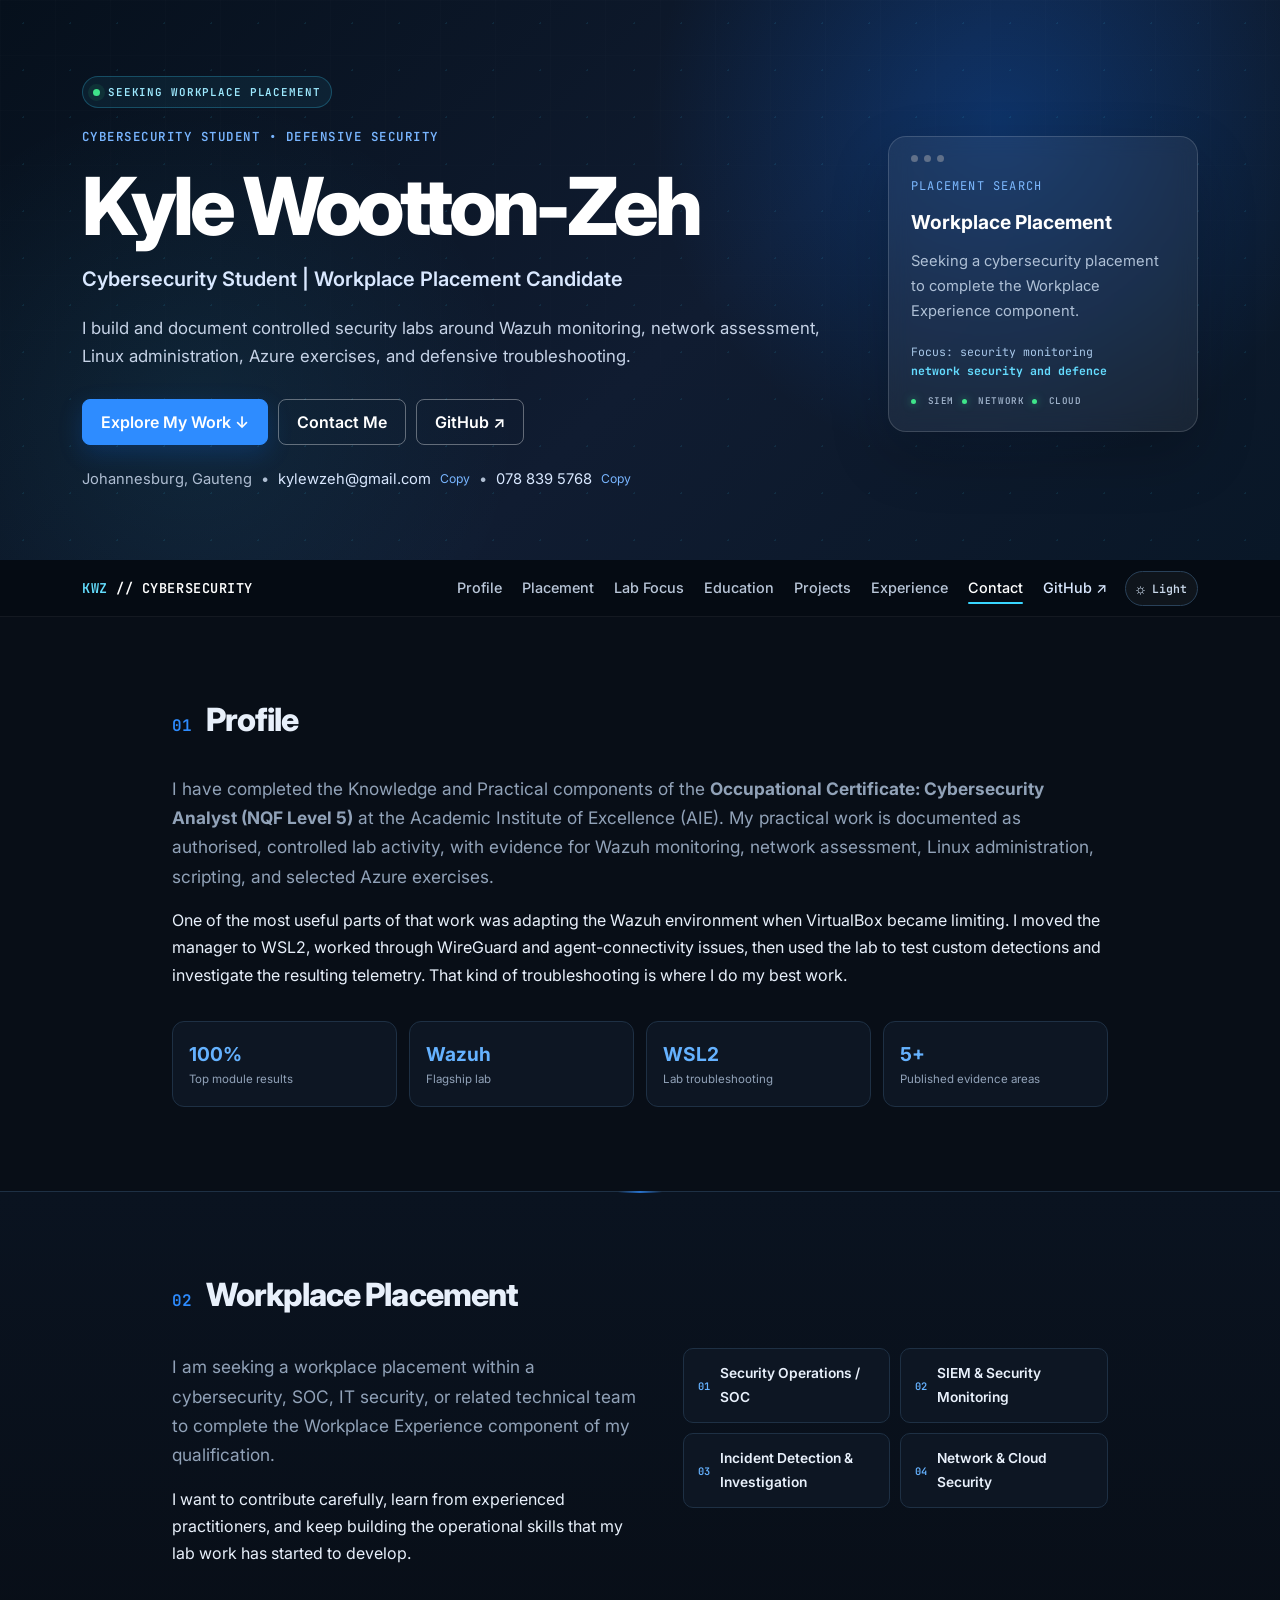
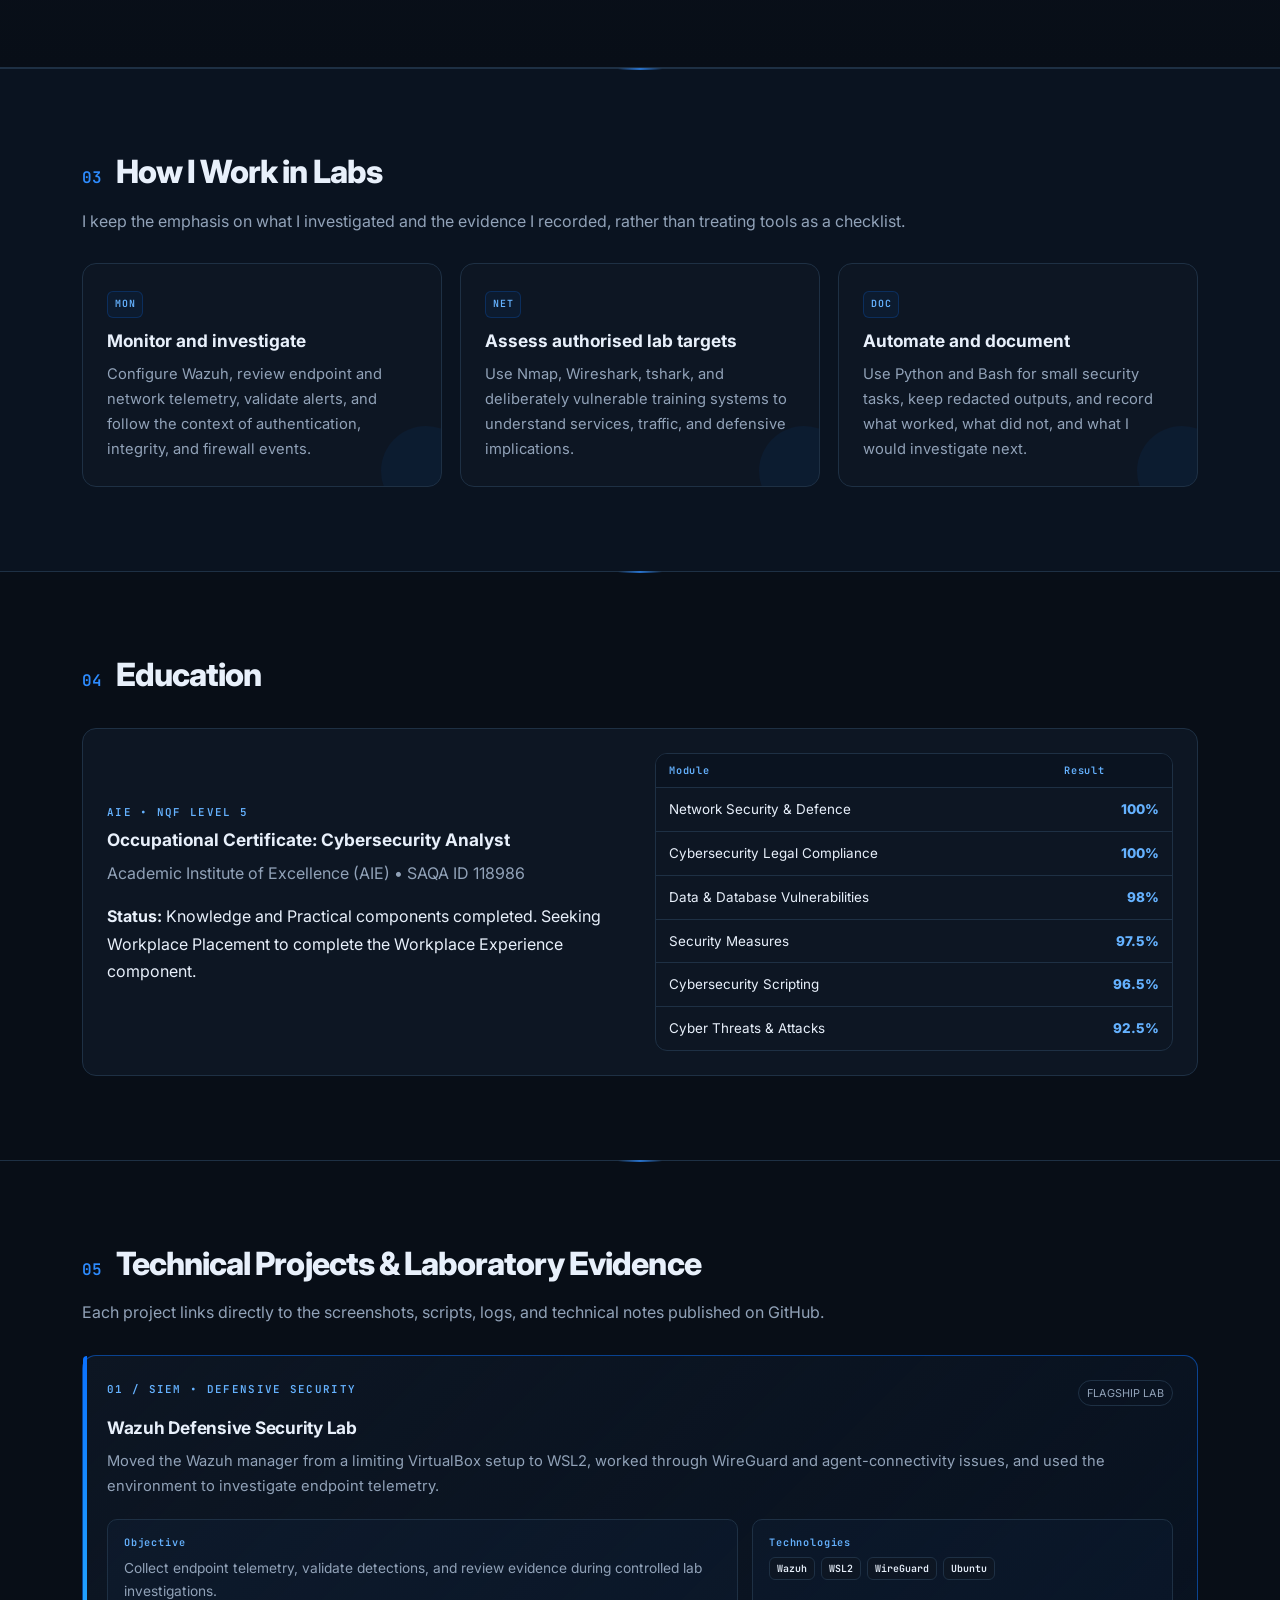
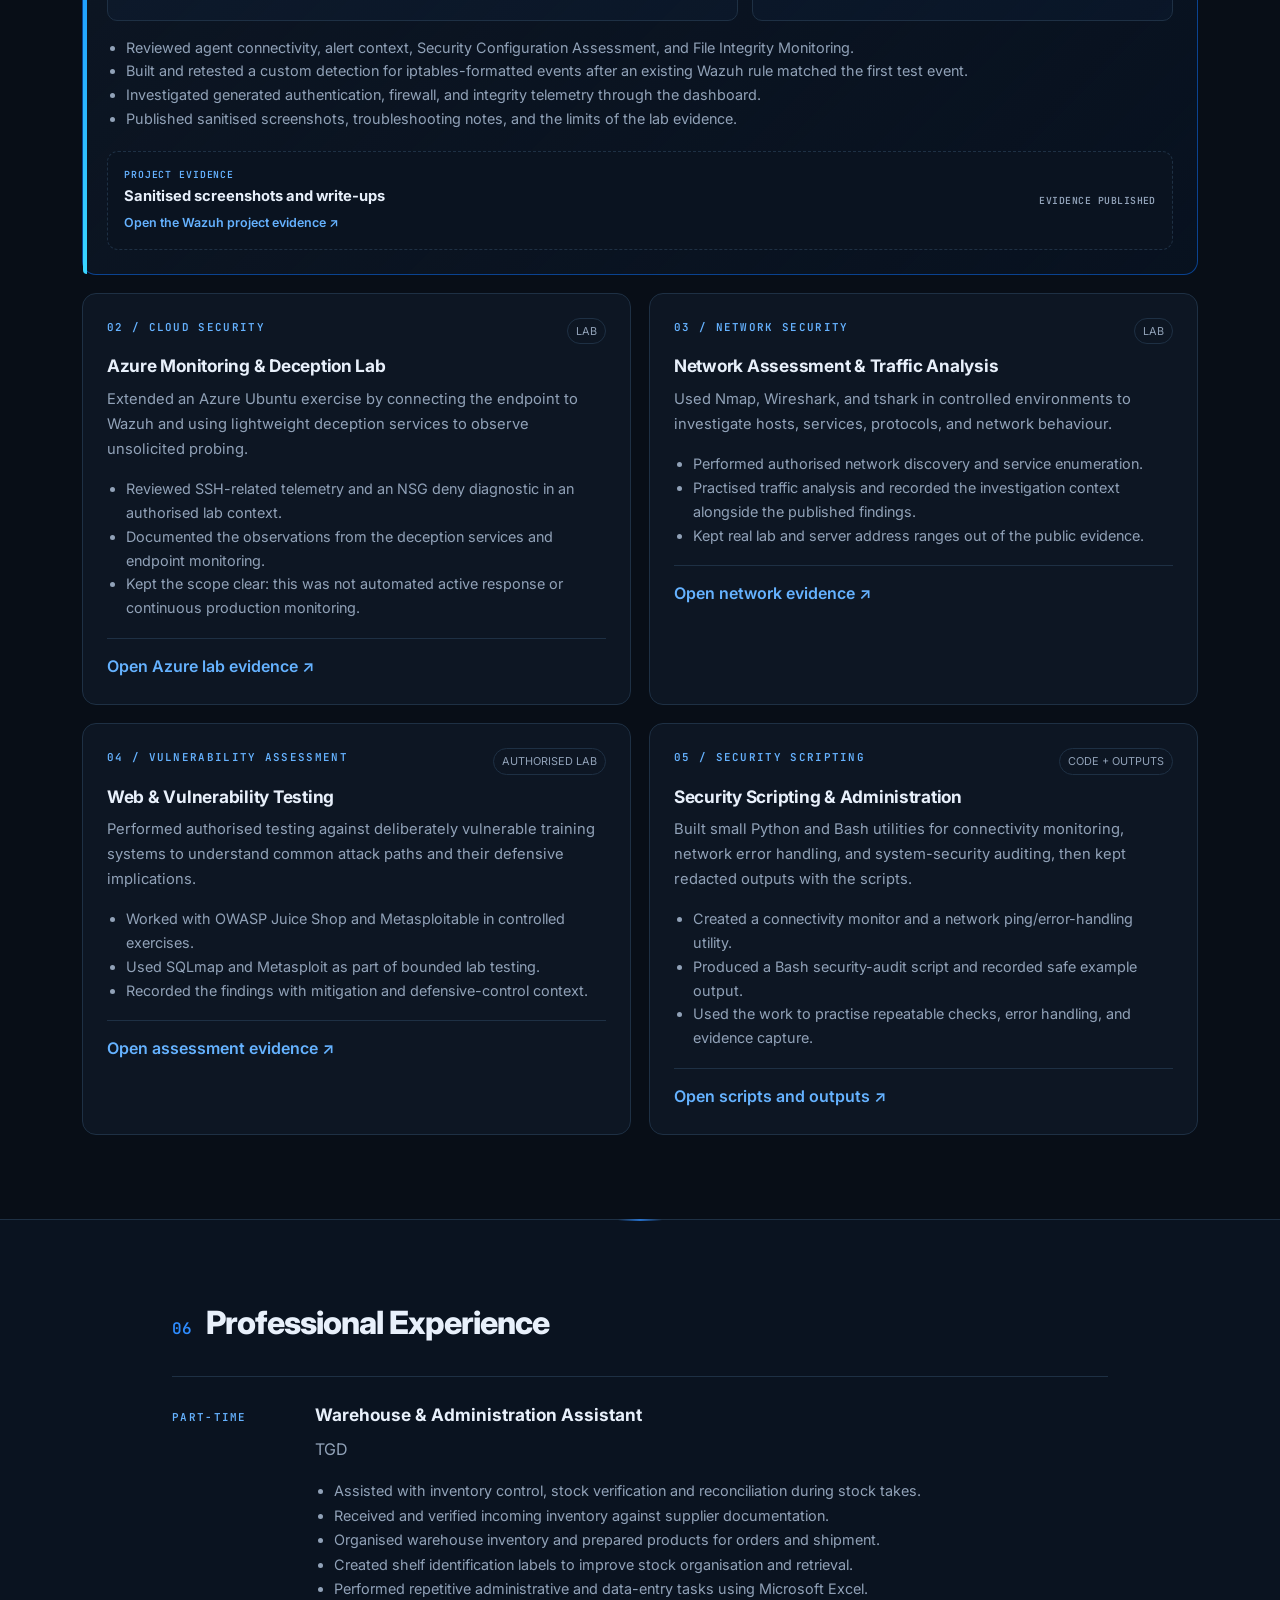
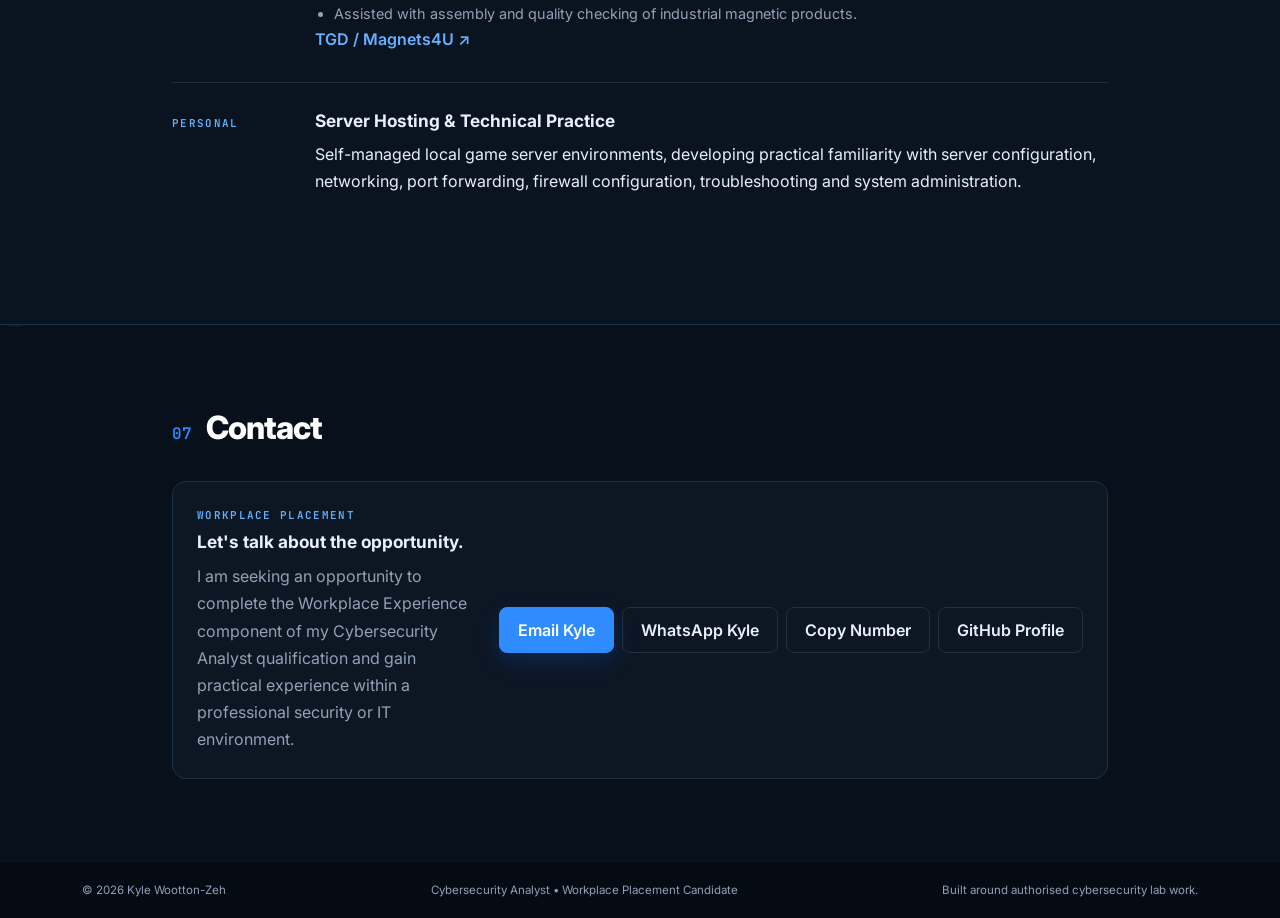
==== commit 299aef73: "Align portfolio website with GitHub evidence" ====
--- a/index.html
+++ b/index.html
@@ -21,10 +21,10 @@
   <div class="container"><div class="hero-content">
     <div>
       <div class="availability"><span class="pulse"></span> SEEKING WORKPLACE PLACEMENT</div>
-      <span class="eyebrow">CYBERSECURITY ANALYST • DEFENSIVE SECURITY</span>
+      <span class="eyebrow">CYBERSECURITY STUDENT • DEFENSIVE SECURITY</span>
       <h1>Kyle Wootton-Zeh</h1>
-      <p class="hero-role">Cybersecurity Analyst | Workplace Placement Candidate</p>
-      <p class="hero-summary">Cybersecurity student seeking workplace placement, with selected laboratory evidence in Wazuh monitoring, network assessment, Linux administration, Azure, and defensive security.</p>
+      <p class="hero-role">Cybersecurity Student | Workplace Placement Candidate</p>
+      <p class="hero-summary">I build and document controlled security labs around Wazuh monitoring, network assessment, Linux administration, Azure exercises, and defensive troubleshooting.</p>
       <div class="hero-actions">
         <a class="btn btn-primary-custom" href="#projects">Explore My Work ↓</a>
         <a class="btn btn-outline-custom" href="mailto:kylewzeh@gmail.com">Contact Me</a>
@@ -51,8 +51,8 @@
     <div class="collapse navbar-collapse" id="navbarNav">
       <ul class="navbar-nav ms-auto align-items-lg-center">
         <li class="nav-item"><a class="nav-link" href="#about">Profile</a></li>
-        <li class="nav-item"><a class="nav-link" href="#skills">Skills</a></li>
-        <li class="nav-item"><a class="nav-link" href="#stack">Stack</a></li>
+        <li class="nav-item"><a class="nav-link" href="#placement">Placement</a></li>
+        <li class="nav-item"><a class="nav-link" href="#focus">Lab Focus</a></li>
         <li class="nav-item"><a class="nav-link" href="#education">Education</a></li>
         <li class="nav-item"><a class="nav-link" href="#projects">Projects</a></li>
         <li class="nav-item"><a class="nav-link" href="#experience">Experience</a></li>
@@ -68,62 +68,34 @@
 <section id="about" class="section">
   <div class="container narrow">
     <div class="section-heading"><span>01</span><h2>Profile</h2></div>
-    <p class="lead-copy">I have completed the Knowledge and Practical components of the <strong>Occupational Certificate: Cybersecurity Analyst (NQF Level 5)</strong> at the Academic Institute of Excellence (AIE). My practical training has taken place in authorised, controlled laboratory environments where I configured and monitored Wazuh lab infrastructure, worked with Windows, Linux and Azure systems, analysed network traffic, performed authorised testing, and documented defensive controls.</p>
-    <p>I am now seeking a workplace placement where I can complete the required Workplace Experience component while contributing to a cybersecurity or IT security team. My approach is analytical and hands-on, with a strong interest in security monitoring, incident investigation, defensive operations and continuous technical development.</p>
-    <div class="quick-stats"><div><strong>100%</strong><span>Top module results</span></div><div><strong>Wazuh</strong><span>SIEM deployment</span></div><div><strong>Azure</strong><span>Cloud monitoring</span></div><div><strong>5+</strong><span>Security lab areas</span></div></div>
+    <p class="lead-copy">I have completed the Knowledge and Practical components of the <strong>Occupational Certificate: Cybersecurity Analyst (NQF Level 5)</strong> at the Academic Institute of Excellence (AIE). My practical work is documented as authorised, controlled lab activity, with evidence for Wazuh monitoring, network assessment, Linux administration, scripting, and selected Azure exercises.</p>
+    <p>One of the most useful parts of that work was adapting the Wazuh environment when VirtualBox became limiting. I moved the manager to WSL2, worked through WireGuard and agent-connectivity issues, then used the lab to test custom detections and investigate the resulting telemetry. That kind of troubleshooting is where I do my best work.</p>
+    <div class="quick-stats"><div><strong>100%</strong><span>Top module results</span></div><div><strong>Wazuh</strong><span>Flagship lab</span></div><div><strong>WSL2</strong><span>Lab troubleshooting</span></div><div><strong>5+</strong><span>Published evidence areas</span></div></div>
   </div>
 </section>
 
 <section id="placement" class="section section-accent">
   <div class="container narrow">
-    <div class="section-heading"><span>02</span><h2>What I'm Looking For</h2></div>
+    <div class="section-heading"><span>02</span><h2>Workplace Placement</h2></div>
     <div class="placement-grid">
-      <div class="placement-copy"><p class="lead-copy">I am seeking practical workplace experience within a cybersecurity, SOC, IT security or related technical team.</p><p>The goal is to apply the knowledge and practical skills developed during my qualification in a professional environment, while continuing to build experience in real-world security operations.</p></div>
-      <div class="placement-list"><div><span>01</span>Security Operations / SOC</div><div><span>02</span>SIEM & Security Monitoring</div><div><span>03</span>Incident Detection & Investigation</div><div><span>04</span>Network & Cloud Security</div><div><span>05</span>Vulnerability Assessment</div><div><span>06</span>Cybersecurity Administration</div></div>
+      <div class="placement-copy"><p class="lead-copy">I am seeking a workplace placement within a cybersecurity, SOC, IT security, or related technical team to complete the Workplace Experience component of my qualification.</p><p>I want to contribute carefully, learn from experienced practitioners, and keep building the operational skills that my lab work has started to develop.</p></div>
+      <div class="placement-list"><div><span>01</span>Security Operations / SOC</div><div><span>02</span>SIEM & Security Monitoring</div><div><span>03</span>Incident Detection & Investigation</div><div><span>04</span>Network & Cloud Security</div></div>
     </div>
   </div>
 </section>
 
-<section id="skills" class="section section-alt">
-  <div class="container"><div class="section-heading"><span>03</span><h2>Core Technical Competencies</h2></div>
+<section id="focus" class="section section-alt">
+  <div class="container"><div class="section-heading"><span>03</span><h2>How I Work in Labs</h2></div><p class="section-intro">I keep the emphasis on what I investigated and the evidence I recorded, rather than treating tools as a checklist.</p>
     <div class="skills-grid">
-      <article class="skill-card"><div class="skill-icon">SIEM</div><h3>Security & Monitoring</h3><p>Wazuh SIEM, log analysis, security event monitoring, authentication event investigation, alert validation and event correlation.</p></article>
-      <article class="skill-card"><div class="skill-icon">NET</div><h3>Networking</h3><p>TCP/IP, DNS, DHCP, HTTP/HTTPS, SSH, network discovery, service enumeration, packet analysis and troubleshooting.</p></article>
-      <article class="skill-card"><div class="skill-icon">TOOLS</div><h3>Security Tools</h3><p>Wireshark, tshark, Nmap, Metasploit Framework, SQLmap, Hydra, OWASP Juice Shop and Metasploitable.</p></article>
-      <article class="skill-card"><div class="skill-icon">SYS</div><h3>Systems & Cloud</h3><p>Windows, Ubuntu Linux, Kali Linux, WSL, Microsoft Azure Virtual Machines, Linux administration and iptables.</p></article>
-      <article class="skill-card"><div class="skill-icon">CODE</div><h3>Programming</h3><p>Python, Bash, C++ and Java, with practical scripting experience focused on cybersecurity tooling and automation fundamentals.</p></article>
-      <article class="skill-card"><div class="skill-icon">OPS</div><h3>Administration</h3><p>System hardening, firewall configuration, patch management, Microsoft Excel, server configuration and troubleshooting.</p></article>
-    </div>
-  </div>
-</section>
-
-<section id="stack" class="section stack-section">
-  <div class="container"><div class="section-heading"><span>04</span><h2>Technical Stack</h2></div><p class="section-intro">Tools I used in controlled cybersecurity labs, coursework, and personal technical practice.</p>
-    <div class="stack-terminal"><div class="stack-terminal-bar"><span></span><span></span><span></span><span class="stack-terminal-title">tools used in lab work</span><span class="stack-live"><i></i> LAB EXPERIENCE</span></div>
-      <div class="stack-grid">
-        <div class="stack-group"><div class="stack-label">SECURITY OPERATIONS</div><div class="stack-chips"><span>WAZUH</span><span>WIRESHARK</span><span>TSHARK</span><span>NMAP</span><span>METASPLOIT</span><span>SQLMAP</span><span>HYDRA</span><span>OWASP JUICE SHOP</span></div></div>
-        <div class="stack-group"><div class="stack-label">SYSTEMS & CLOUD</div><div class="stack-chips"><span>LINUX</span><span>UBUNTU</span><span>KALI LINUX</span><span>WINDOWS</span><span>WSL</span><span>MICROSOFT AZURE</span></div></div>
-        <div class="stack-group"><div class="stack-label">PROGRAMMING & AUTOMATION</div><div class="stack-chips"><span>PYTHON</span><span>BASH</span><span>C++</span><span>JAVA</span></div></div>
-        <div class="stack-group"><div class="stack-label">NETWORKING & DEFENCE</div><div class="stack-chips"><span>TCP/IP</span><span>DNS</span><span>DHCP</span><span>HTTP/HTTPS</span><span>SSH</span><span>IPTABLES</span><span>FIREWALL CONFIGURATION</span><span>WIREGUARD</span></div></div>
-      </div>
-    </div>
-  </div>
-</section>
-
-<section id="methodology" class="section section-alt">
-  <div class="container"><div class="section-heading"><span>05</span><h2>Security Methodology</h2></div><p class="section-intro">In my lab work, I start with discovery, collect the relevant evidence, then document the result and the next action.</p>
-    <div class="method-grid">
-      <article><span>01</span><h3>Discover</h3><p>Identify hosts, services, protocols and relevant attack surface.</p></article>
-      <article><span>02</span><h3>Monitor</h3><p>Collect endpoint and network telemetry through security tooling.</p></article>
-      <article><span>03</span><h3>Analyse</h3><p>Investigate events, alerts and anomalous activity to establish what occurred.</p></article>
-      <article><span>04</span><h3>Validate</h3><p>Use controlled, authorised testing to validate defensive controls and detection.</p></article>
-      <article><span>05</span><h3>Document</h3><p>Record findings, evidence, mitigations and lessons learned.</p></article>
+      <article class="skill-card"><div class="skill-icon">MON</div><h3>Monitor and investigate</h3><p>Configure Wazuh, review endpoint and network telemetry, validate alerts, and follow the context of authentication, integrity, and firewall events.</p></article>
+      <article class="skill-card"><div class="skill-icon">NET</div><h3>Assess authorised lab targets</h3><p>Use Nmap, Wireshark, tshark, and deliberately vulnerable training systems to understand services, traffic, and defensive implications.</p></article>
+      <article class="skill-card"><div class="skill-icon">DOC</div><h3>Automate and document</h3><p>Use Python and Bash for small security tasks, keep redacted outputs, and record what worked, what did not, and what I would investigate next.</p></article>
     </div>
   </div>
 </section>
 
 <section id="education" class="section">
-  <div class="container"><div class="section-heading"><span>06</span><h2>Education</h2></div>
+  <div class="container"><div class="section-heading"><span>04</span><h2>Education</h2></div>
     <div class="education-card"><div><div class="section-kicker">AIE • NQF LEVEL 5</div><h3>Occupational Certificate: Cybersecurity Analyst</h3><p class="muted">Academic Institute of Excellence (AIE) • SAQA ID 118986</p><p><strong>Status:</strong> Knowledge and Practical components completed. Seeking Workplace Placement to complete the Workplace Experience component.</p></div>
       <div class="marks-table-wrap"><table class="marks-table"><thead><tr><th>Module</th><th>Result</th></tr></thead><tbody><tr><td>Network Security & Defence</td><td>100%</td></tr><tr><td>Cybersecurity Legal Compliance</td><td>100%</td></tr><tr><td>Data & Database Vulnerabilities</td><td>98%</td></tr><tr><td>Security Measures</td><td>97.5%</td></tr><tr><td>Cybersecurity Scripting</td><td>96.5%</td></tr><tr><td>Cyber Threats & Attacks</td><td>92.5%</td></tr></tbody></table></div>
     </div>
@@ -131,26 +103,26 @@
 </section>
 
 <section id="projects" class="section section-projects">
-  <div class="container"><div class="section-heading"><span>07</span><h2>Technical Projects & Laboratory Experience</h2></div><p class="section-intro">Open each project to see the screenshots, scripts, logs, and short technical notes behind the work.</p>
+  <div class="container"><div class="section-heading"><span>05</span><h2>Technical Projects & Laboratory Evidence</h2></div><p class="section-intro">Each project links directly to the screenshots, scripts, logs, and technical notes published on GitHub.</p>
     <div class="project-grid">
-      <article class="project-card featured"><div class="project-top"><span class="project-tag">01 / SIEM • DEFENSIVE SECURITY</span><span class="project-status">LAB PROJECT</span></div><h3>Wazuh Defensive Security Lab</h3><p>Configured and investigated a Wazuh lab across local, lecturer-hosted, and later Azure Ubuntu endpoints.</p><div class="project-detail-grid"><div><h4>Objective</h4><p>Collect endpoint telemetry, validate detections, and review evidence during controlled lab investigations.</p></div><div><h4>Technologies</h4><div class="project-chips"><span>Wazuh</span><span>Ubuntu</span><span>Azure</span><span>Linux</span></div></div></div><ul><li>Reviewed agent connectivity, alert context, Security Configuration Assessment, and File Integrity Monitoring.</li><li>Created and retested custom Wazuh rules for iptables-formatted lab events.</li><li>Investigated generated authentication, firewall, and integrity telemetry through the dashboard.</li><li>Recorded constraints, draft containment, and validation notes alongside the evidence.</li></ul><div class="evidence-panel"><div><span class="evidence-label">PROJECT EVIDENCE</span><strong>Sanitised screenshots and write-ups</strong><p><a class="text-link" href="https://github.com/kylewzeh/cybersecurity-portfolio/tree/main/wazuh-defensive-security-lab" target="_blank" rel="noopener">Open the Wazuh project evidence ↗</a></p></div><span class="evidence-status">EVIDENCE PUBLISHED</span></div></article>
-      <article class="project-card"><div class="project-top"><span class="project-tag">02 / CLOUD SECURITY</span><span class="project-status">LAB</span></div><h3>Azure Monitoring & Deception Lab</h3><p>Connected an Azure Ubuntu lab endpoint to Wazuh, reviewed SSH-related activity, and examined an NSG deny diagnostic.</p><ul><li>Reviewed endpoint telemetry in an authorised lab context.</li><li>Used lightweight deception services to observe unsolicited probing.</li><li>Documented the limits of the evidence: no claim of automated active response or continuous production monitoring.</li></ul><div class="project-footer"><a class="text-link" href="https://github.com/kylewzeh/cybersecurity-portfolio/tree/main/incident-response-lab" target="_blank" rel="noopener">Open Azure lab evidence ↗</a></div></article>
-      <article class="project-card"><div class="project-top"><span class="project-tag">03 / NETWORK SECURITY</span><span class="project-status">LAB</span></div><h3>Network Analysis & Traffic Investigation</h3><p>Used Nmap, Wireshark and tshark in controlled environments to investigate hosts, services, protocols and network traffic.</p><ul><li>Performed network discovery and service enumeration.</li><li>Analysed packet captures and protocol behaviour.</li><li>Investigated authentication and network events.</li></ul><div class="project-footer"><a class="text-link" href="https://github.com/kylewzeh/cybersecurity-portfolio/tree/main/network-security-assessment" target="_blank" rel="noopener">Open network-analysis evidence ↗</a></div></article>
-      <article class="project-card"><div class="project-top"><span class="project-tag">04 / VULNERABILITY ASSESSMENT</span><span class="project-status">LAB</span></div><h3>Web & Vulnerability Testing</h3><p>Performed authorised security testing against intentionally vulnerable applications and systems.</p><ul><li>Worked with OWASP Juice Shop and Metasploitable.</li><li>Used SQLmap and Metasploit to understand common attack techniques.</li><li>Considered defensive controls and mitigation strategies.</li></ul><div class="project-footer"><a class="text-link" href="https://github.com/kylewzeh/cybersecurity-portfolio/tree/main/network-security-assessment" target="_blank" rel="noopener">Open assessment evidence ↗</a></div></article>
-      <article class="project-card"><div class="project-top"><span class="project-tag">05 / LINUX • HARDENING</span><span class="project-status">LAB</span></div><h3>Linux Administration & Defensive Controls</h3><p>Administered Ubuntu and Kali Linux systems and configured defensive controls during cybersecurity practical exercises.</p><ul><li>Configured iptables firewall rules.</li><li>Performed system configuration and hardening tasks.</li><li>Observed the effect of firewall controls on traffic and monitoring.</li></ul><div class="project-footer"><a class="text-link" href="https://github.com/kylewzeh/cybersecurity-portfolio/tree/main/wazuh-defensive-security-lab" target="_blank" rel="noopener">Open Linux and firewall evidence ↗</a></div></article>
+      <article class="project-card featured"><div class="project-top"><span class="project-tag">01 / SIEM • DEFENSIVE SECURITY</span><span class="project-status">FLAGSHIP LAB</span></div><h3>Wazuh Defensive Security Lab</h3><p>Moved the Wazuh manager from a limiting VirtualBox setup to WSL2, worked through WireGuard and agent-connectivity issues, and used the environment to investigate endpoint telemetry.</p><div class="project-detail-grid"><div><h4>Objective</h4><p>Collect endpoint telemetry, validate detections, and review evidence during controlled lab investigations.</p></div><div><h4>Technologies</h4><div class="project-chips"><span>Wazuh</span><span>WSL2</span><span>WireGuard</span><span>Ubuntu</span></div></div></div><ul><li>Reviewed agent connectivity, alert context, Security Configuration Assessment, and File Integrity Monitoring.</li><li>Built and retested a custom detection for iptables-formatted events after an existing Wazuh rule matched the first test event.</li><li>Investigated generated authentication, firewall, and integrity telemetry through the dashboard.</li><li>Published sanitised screenshots, troubleshooting notes, and the limits of the lab evidence.</li></ul><div class="evidence-panel"><div><span class="evidence-label">PROJECT EVIDENCE</span><strong>Sanitised screenshots and write-ups</strong><p><a class="text-link" href="https://github.com/kylewzeh/cybersecurity-portfolio/tree/main/wazuh-defensive-security-lab" target="_blank" rel="noopener">Open the Wazuh project evidence ↗</a></p></div><span class="evidence-status">EVIDENCE PUBLISHED</span></div></article>
+      <article class="project-card"><div class="project-top"><span class="project-tag">02 / CLOUD SECURITY</span><span class="project-status">LAB</span></div><h3>Azure Monitoring & Deception Lab</h3><p>Extended an Azure Ubuntu exercise by connecting the endpoint to Wazuh and using lightweight deception services to observe unsolicited probing.</p><ul><li>Reviewed SSH-related telemetry and an NSG deny diagnostic in an authorised lab context.</li><li>Documented the observations from the deception services and endpoint monitoring.</li><li>Kept the scope clear: this was not automated active response or continuous production monitoring.</li></ul><div class="project-footer"><a class="text-link" href="https://github.com/kylewzeh/cybersecurity-portfolio/tree/main/incident-response-lab" target="_blank" rel="noopener">Open Azure lab evidence ↗</a></div></article>
+      <article class="project-card"><div class="project-top"><span class="project-tag">03 / NETWORK SECURITY</span><span class="project-status">LAB</span></div><h3>Network Assessment & Traffic Analysis</h3><p>Used Nmap, Wireshark, and tshark in controlled environments to investigate hosts, services, protocols, and network behaviour.</p><ul><li>Performed authorised network discovery and service enumeration.</li><li>Practised traffic analysis and recorded the investigation context alongside the published findings.</li><li>Kept real lab and server address ranges out of the public evidence.</li></ul><div class="project-footer"><a class="text-link" href="https://github.com/kylewzeh/cybersecurity-portfolio/tree/main/network-security-assessment" target="_blank" rel="noopener">Open network evidence ↗</a></div></article>
+      <article class="project-card"><div class="project-top"><span class="project-tag">04 / VULNERABILITY ASSESSMENT</span><span class="project-status">AUTHORISED LAB</span></div><h3>Web & Vulnerability Testing</h3><p>Performed authorised testing against deliberately vulnerable training systems to understand common attack paths and their defensive implications.</p><ul><li>Worked with OWASP Juice Shop and Metasploitable in controlled exercises.</li><li>Used SQLmap and Metasploit as part of bounded lab testing.</li><li>Recorded the findings with mitigation and defensive-control context.</li></ul><div class="project-footer"><a class="text-link" href="https://github.com/kylewzeh/cybersecurity-portfolio/tree/main/network-security-assessment" target="_blank" rel="noopener">Open assessment evidence ↗</a></div></article>
+      <article class="project-card"><div class="project-top"><span class="project-tag">05 / SECURITY SCRIPTING</span><span class="project-status">CODE + OUTPUTS</span></div><h3>Security Scripting & Administration</h3><p>Built small Python and Bash utilities for connectivity monitoring, network error handling, and system-security auditing, then kept redacted outputs with the scripts.</p><ul><li>Created a connectivity monitor and a network ping/error-handling utility.</li><li>Produced a Bash security-audit script and recorded safe example output.</li><li>Used the work to practise repeatable checks, error handling, and evidence capture.</li></ul><div class="project-footer"><a class="text-link" href="https://github.com/kylewzeh/cybersecurity-portfolio/tree/main/security-scripting" target="_blank" rel="noopener">Open scripts and outputs ↗</a></div></article>
     </div>
   </div>
 </section>
 
 <section id="experience" class="section section-alt">
-  <div class="container narrow"><div class="section-heading"><span>08</span><h2>Professional Experience</h2></div>
+  <div class="container narrow"><div class="section-heading"><span>06</span><h2>Professional Experience</h2></div>
     <div class="timeline-item"><div class="timeline-date">PART-TIME</div><div><h3>Warehouse & Administration Assistant</h3><p class="muted">TGD</p><ul><li>Assisted with inventory control, stock verification and reconciliation during stock takes.</li><li>Received and verified incoming inventory against supplier documentation.</li><li>Organised warehouse inventory and prepared products for orders and shipment.</li><li>Created shelf identification labels to improve stock organisation and retrieval.</li><li>Performed repetitive administrative and data-entry tasks using Microsoft Excel.</li><li>Assisted with assembly and quality checking of industrial magnetic products.</li></ul><a href="https://shop.magnets4u.co.za/" target="_blank" rel="noopener" class="text-link">TGD / Magnets4U ↗</a></div></div>
     <div class="timeline-item"><div class="timeline-date">PERSONAL</div><div><h3>Server Hosting & Technical Practice</h3><p>Self-managed local game server environments, developing practical familiarity with server configuration, networking, port forwarding, firewall configuration, troubleshooting and system administration.</p></div></div>
   </div>
 </section>
 
 <section id="contact" class="section contact-section">
-  <div class="container narrow"><div class="section-heading"><span>09</span><h2>Contact</h2></div><div class="contact-card"><div><div class="section-kicker">WORKPLACE PLACEMENT</div><h3>Let's talk about the opportunity.</h3><p>I am seeking an opportunity to complete the Workplace Experience component of my Cybersecurity Analyst qualification and gain practical experience within a professional security or IT environment.</p></div><div class="contact-actions"><a class="btn btn-primary-custom" href="mailto:kylewzeh@gmail.com">Email Kyle</a><a class="btn btn-outline-custom dark-outline" href="https://wa.me/27788395768" target="_blank" rel="noopener">WhatsApp Kyle</a><button class="btn btn-outline-custom dark-outline copy-button" data-copy="078 839 5768">Copy Number</button><a class="btn btn-outline-custom dark-outline" href="https://github.com/kylewzeh" target="_blank" rel="noopener">GitHub Profile</a></div></div></div>
+  <div class="container narrow"><div class="section-heading"><span>07</span><h2>Contact</h2></div><div class="contact-card"><div><div class="section-kicker">WORKPLACE PLACEMENT</div><h3>Let's talk about the opportunity.</h3><p>I am seeking an opportunity to complete the Workplace Experience component of my Cybersecurity Analyst qualification and gain practical experience within a professional security or IT environment.</p></div><div class="contact-actions"><a class="btn btn-primary-custom" href="mailto:kylewzeh@gmail.com">Email Kyle</a><a class="btn btn-outline-custom dark-outline" href="https://wa.me/27788395768" target="_blank" rel="noopener">WhatsApp Kyle</a><button class="btn btn-outline-custom dark-outline copy-button" data-copy="078 839 5768">Copy Number</button><a class="btn btn-outline-custom dark-outline" href="https://github.com/kylewzeh" target="_blank" rel="noopener">GitHub Profile</a></div></div></div>
 </section>
 </main>
 <footer><div class="container footer-inner"><span>© 2026 Kyle Wootton-Zeh</span><span>Cybersecurity Analyst • Workplace Placement Candidate</span><span>Built around authorised cybersecurity lab work.</span></div></footer>
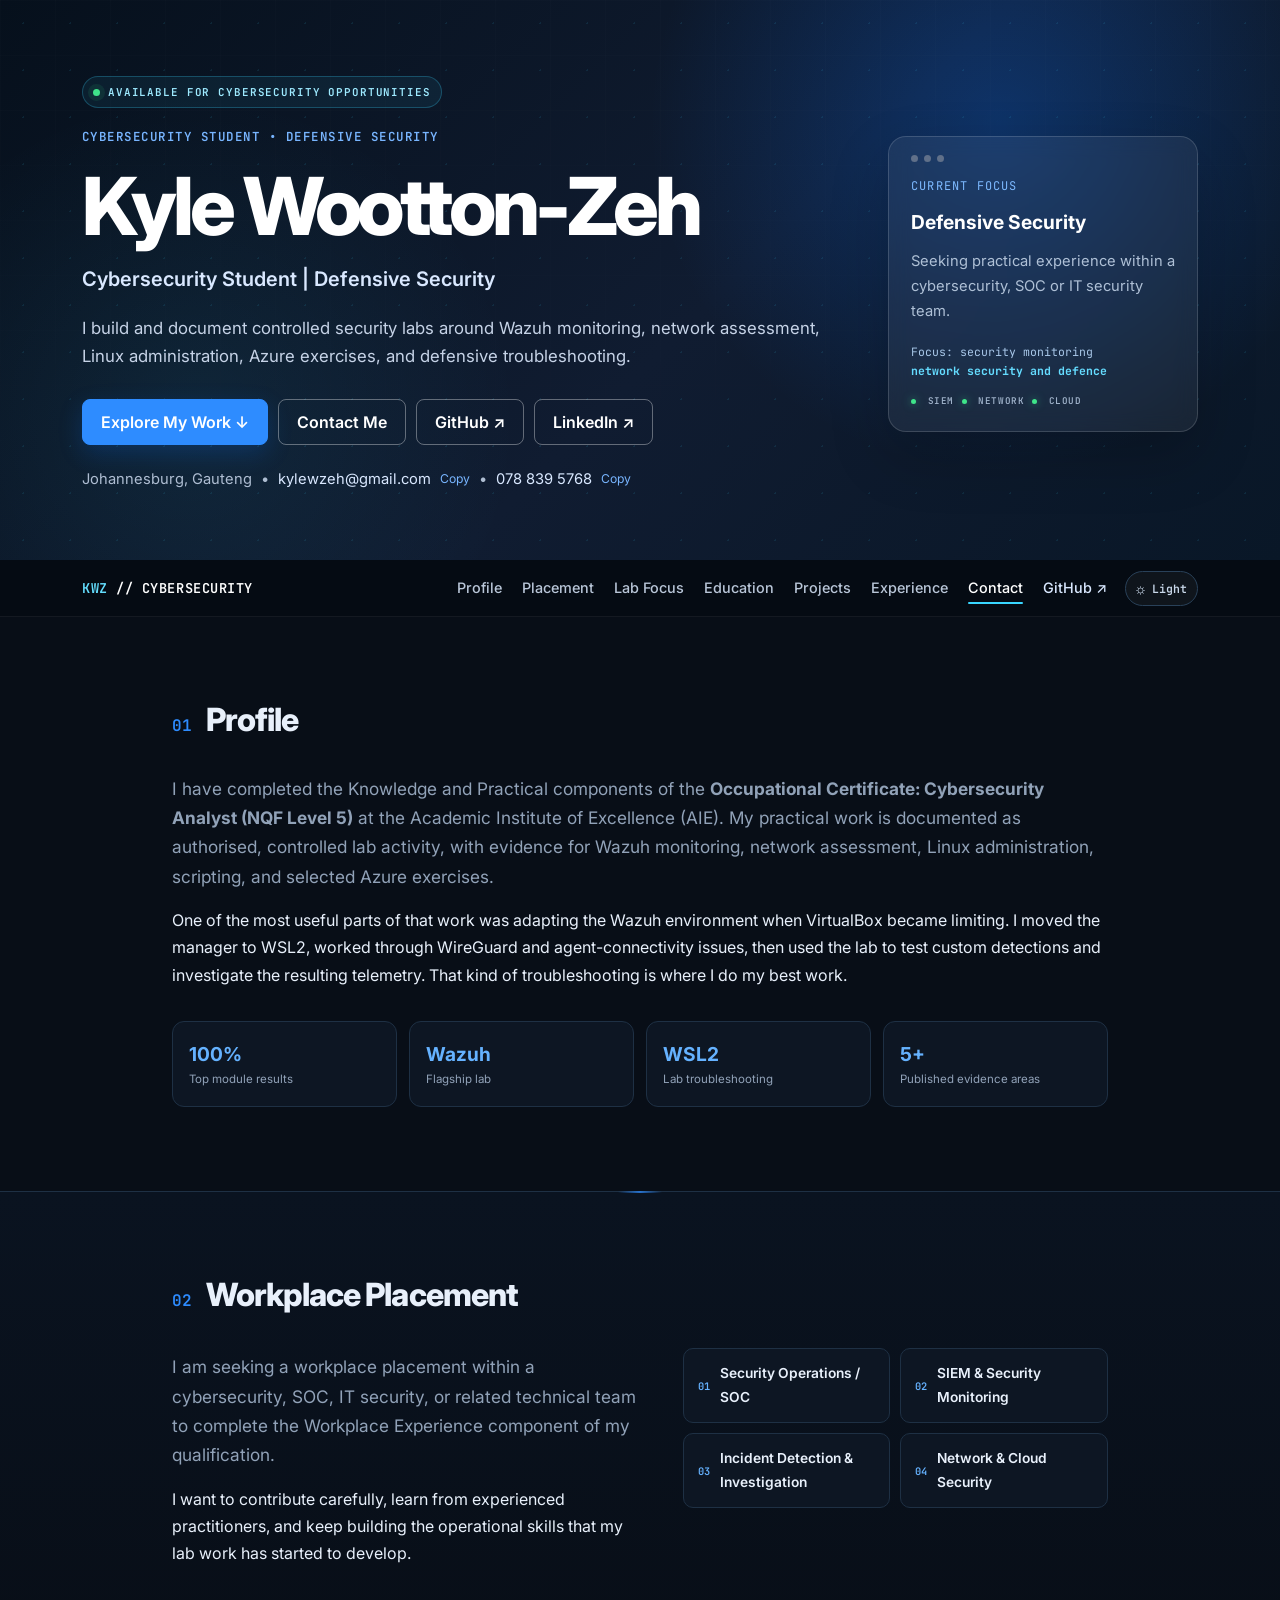
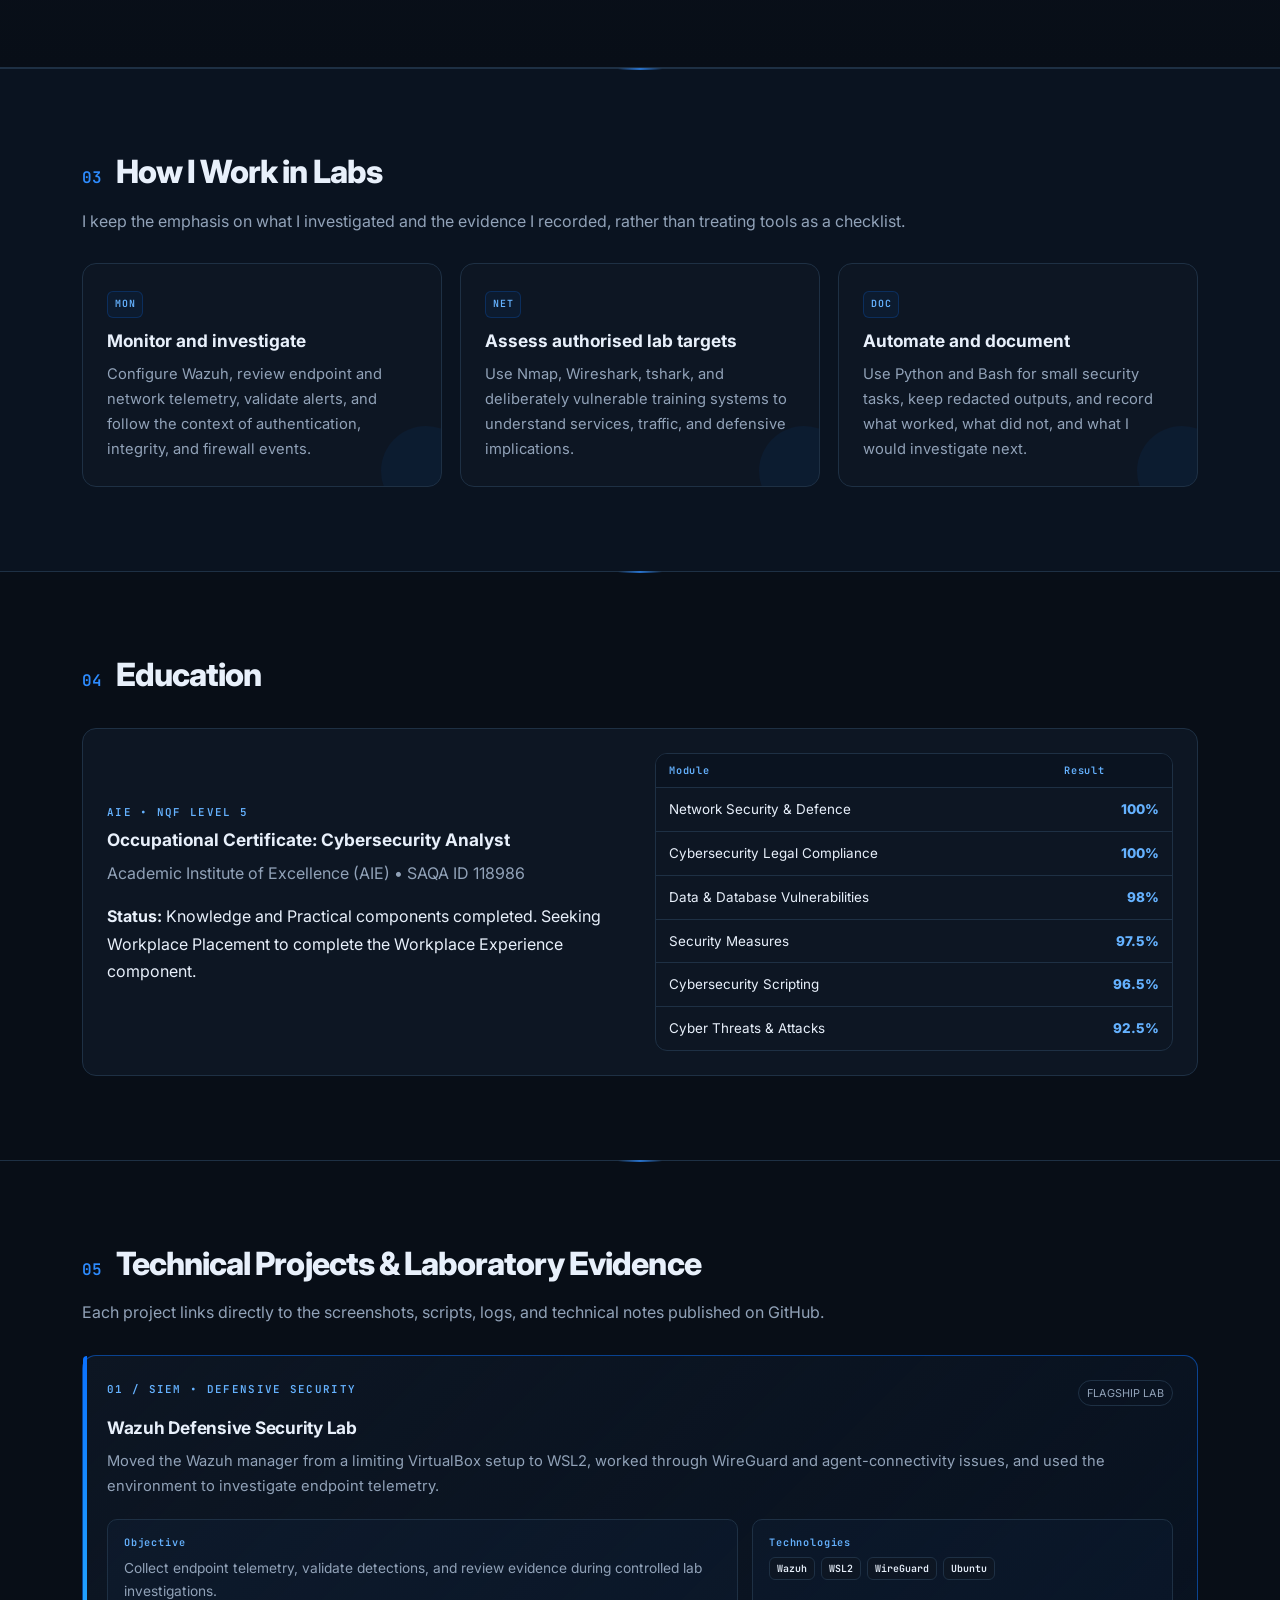
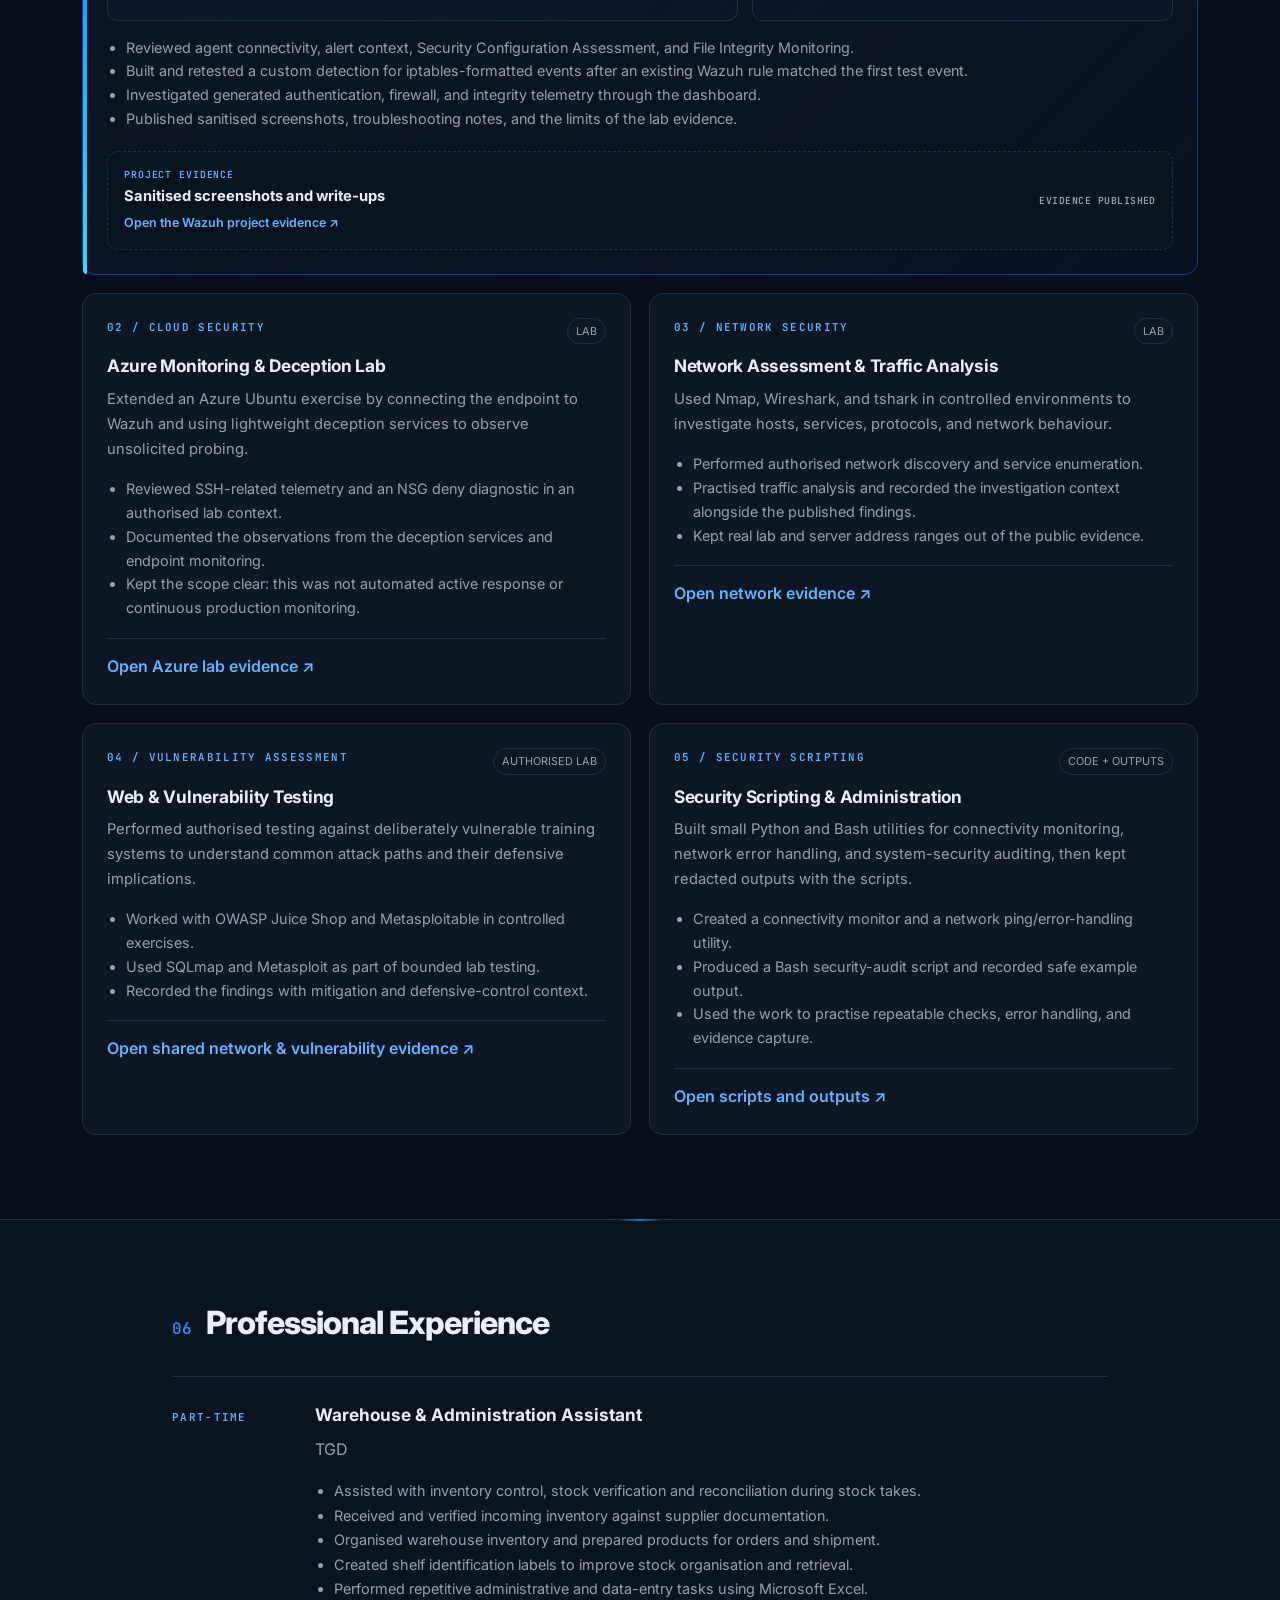
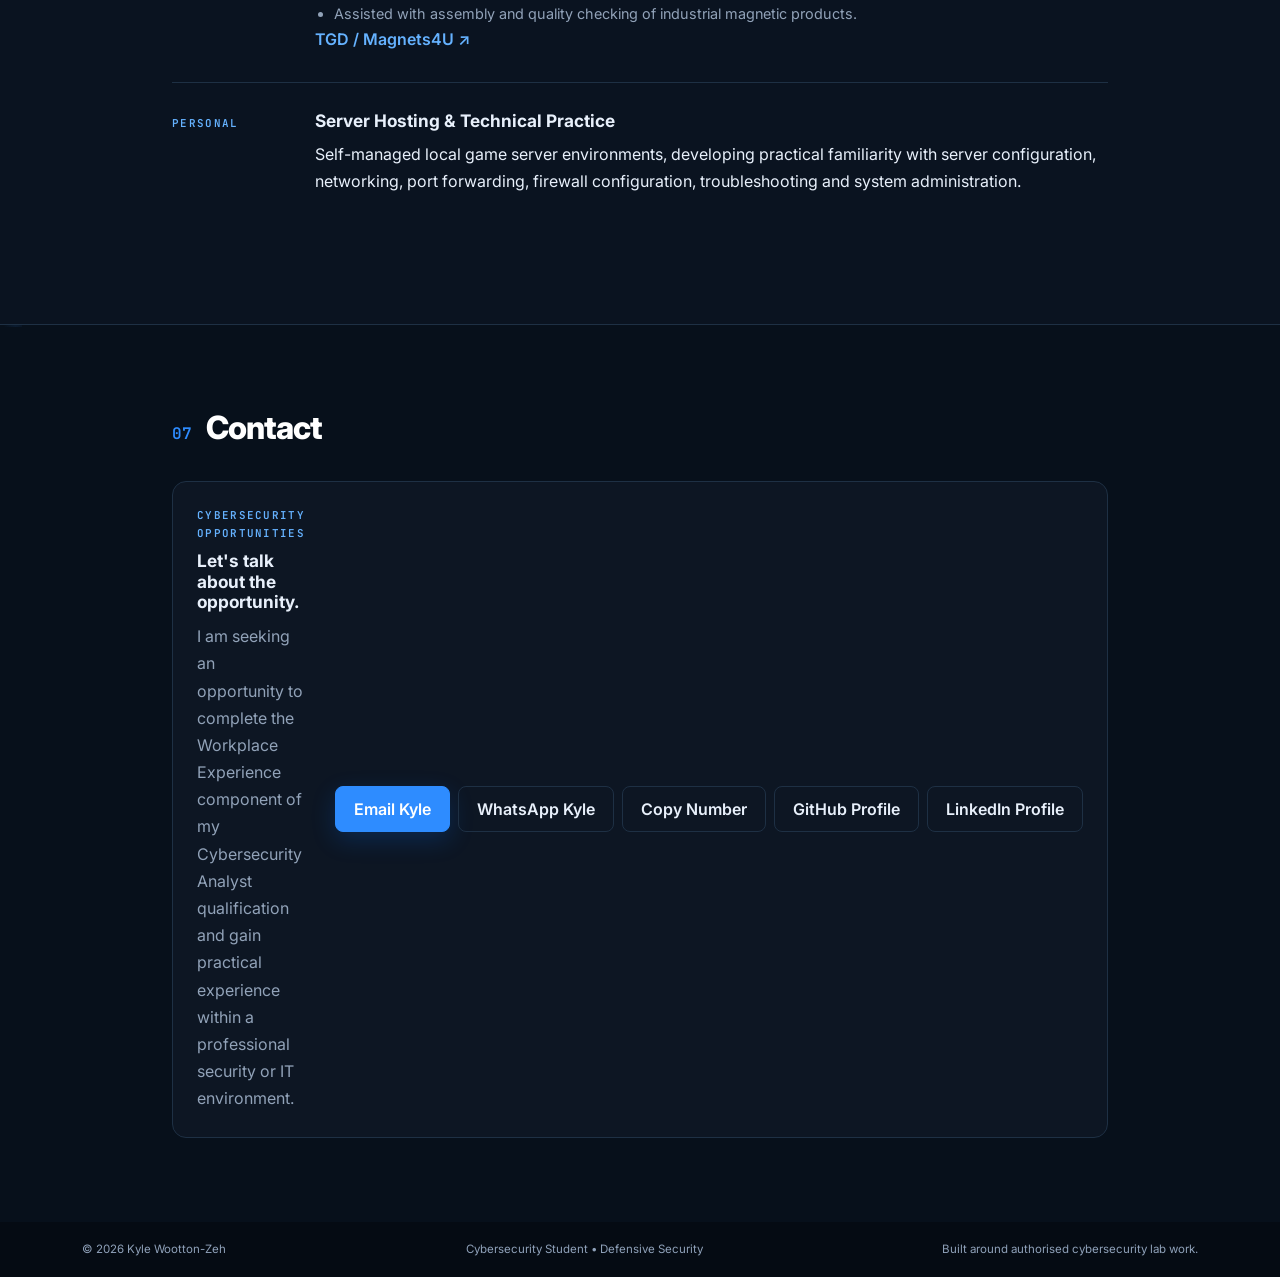
==== commit 23e43503: "Refine portfolio messaging and professional links" ====
--- a/index.html
+++ b/index.html
@@ -3,7 +3,7 @@
 <head>
 <meta charset="UTF-8">
 <meta name="viewport" content="width=device-width, initial-scale=1">
-<meta name="description" content="Kyle Wootton-Zeh | Cybersecurity workplace-placement portfolio with selected evidence from authorised monitoring, network, Linux, and Azure labs.">
+<meta name="description" content="Kyle Wootton-Zeh | Cybersecurity portfolio with selected evidence from authorised monitoring, network, Linux, and Azure labs.">
 <meta name="theme-color" content="#050b13">
 <meta property="og:title" content="Kyle Wootton-Zeh | Cybersecurity Portfolio">
 <meta property="og:description" content="Selected practical evidence from authorised cybersecurity monitoring, network, Linux, and Azure labs.">
@@ -20,23 +20,24 @@
   <div class="hero-gridlines"></div><div class="matrix-particles"></div><div class="hero-scan"></div>
   <div class="container"><div class="hero-content">
     <div>
-      <div class="availability"><span class="pulse"></span> SEEKING WORKPLACE PLACEMENT</div>
+      <div class="availability"><span class="pulse"></span> AVAILABLE FOR CYBERSECURITY OPPORTUNITIES</div>
       <span class="eyebrow">CYBERSECURITY STUDENT • DEFENSIVE SECURITY</span>
       <h1>Kyle Wootton-Zeh</h1>
-      <p class="hero-role">Cybersecurity Student | Workplace Placement Candidate</p>
+      <p class="hero-role">Cybersecurity Student | Defensive Security</p>
       <p class="hero-summary">I build and document controlled security labs around Wazuh monitoring, network assessment, Linux administration, Azure exercises, and defensive troubleshooting.</p>
       <div class="hero-actions">
         <a class="btn btn-primary-custom" href="#projects">Explore My Work ↓</a>
         <a class="btn btn-outline-custom" href="mailto:kylewzeh@gmail.com">Contact Me</a>
         <a class="btn btn-outline-custom" href="https://github.com/kylewzeh" target="_blank" rel="noopener">GitHub ↗</a>
+        <a class="btn btn-outline-custom" href="https://www.linkedin.com/in/kyle-wootton-zeh-63933332a/" target="_blank" rel="noopener">LinkedIn ↗</a>
       </div>
       <div class="contact-line"><span>Johannesburg, Gauteng</span><span>•</span><a href="mailto:kylewzeh@gmail.com">kylewzeh@gmail.com</a><button class="copy-link" data-copy="kylewzeh@gmail.com">Copy</button><span>•</span><a href="tel:+27788395768">078 839 5768</a><button class="copy-link" data-copy="078 839 5768">Copy</button></div>
     </div>
-    <aside class="hero-badge" aria-label="Placement status">
+    <aside class="hero-badge" aria-label="Cybersecurity focus">
       <div class="terminal-top"><span></span><span></span><span></span></div>
-      <div class="badge-icon">PLACEMENT SEARCH</div>
-      <strong>Workplace Placement</strong>
-      <span>Seeking a cybersecurity placement to complete the Workplace Experience component.</span>
+      <div class="badge-icon">CURRENT FOCUS</div>
+      <strong>Defensive Security</strong>
+      <span>Seeking practical experience within a cybersecurity, SOC or IT security team.</span>
       <code>Focus: security monitoring<br><b>network security and defence</b></code>
       <div class="mini-status"><span><i></i> SIEM</span><span><i></i> NETWORK</span><span><i></i> CLOUD</span></div>
     </aside>
@@ -108,7 +109,7 @@
       <article class="project-card featured"><div class="project-top"><span class="project-tag">01 / SIEM • DEFENSIVE SECURITY</span><span class="project-status">FLAGSHIP LAB</span></div><h3>Wazuh Defensive Security Lab</h3><p>Moved the Wazuh manager from a limiting VirtualBox setup to WSL2, worked through WireGuard and agent-connectivity issues, and used the environment to investigate endpoint telemetry.</p><div class="project-detail-grid"><div><h4>Objective</h4><p>Collect endpoint telemetry, validate detections, and review evidence during controlled lab investigations.</p></div><div><h4>Technologies</h4><div class="project-chips"><span>Wazuh</span><span>WSL2</span><span>WireGuard</span><span>Ubuntu</span></div></div></div><ul><li>Reviewed agent connectivity, alert context, Security Configuration Assessment, and File Integrity Monitoring.</li><li>Built and retested a custom detection for iptables-formatted events after an existing Wazuh rule matched the first test event.</li><li>Investigated generated authentication, firewall, and integrity telemetry through the dashboard.</li><li>Published sanitised screenshots, troubleshooting notes, and the limits of the lab evidence.</li></ul><div class="evidence-panel"><div><span class="evidence-label">PROJECT EVIDENCE</span><strong>Sanitised screenshots and write-ups</strong><p><a class="text-link" href="https://github.com/kylewzeh/cybersecurity-portfolio/tree/main/wazuh-defensive-security-lab" target="_blank" rel="noopener">Open the Wazuh project evidence ↗</a></p></div><span class="evidence-status">EVIDENCE PUBLISHED</span></div></article>
       <article class="project-card"><div class="project-top"><span class="project-tag">02 / CLOUD SECURITY</span><span class="project-status">LAB</span></div><h3>Azure Monitoring & Deception Lab</h3><p>Extended an Azure Ubuntu exercise by connecting the endpoint to Wazuh and using lightweight deception services to observe unsolicited probing.</p><ul><li>Reviewed SSH-related telemetry and an NSG deny diagnostic in an authorised lab context.</li><li>Documented the observations from the deception services and endpoint monitoring.</li><li>Kept the scope clear: this was not automated active response or continuous production monitoring.</li></ul><div class="project-footer"><a class="text-link" href="https://github.com/kylewzeh/cybersecurity-portfolio/tree/main/incident-response-lab" target="_blank" rel="noopener">Open Azure lab evidence ↗</a></div></article>
       <article class="project-card"><div class="project-top"><span class="project-tag">03 / NETWORK SECURITY</span><span class="project-status">LAB</span></div><h3>Network Assessment & Traffic Analysis</h3><p>Used Nmap, Wireshark, and tshark in controlled environments to investigate hosts, services, protocols, and network behaviour.</p><ul><li>Performed authorised network discovery and service enumeration.</li><li>Practised traffic analysis and recorded the investigation context alongside the published findings.</li><li>Kept real lab and server address ranges out of the public evidence.</li></ul><div class="project-footer"><a class="text-link" href="https://github.com/kylewzeh/cybersecurity-portfolio/tree/main/network-security-assessment" target="_blank" rel="noopener">Open network evidence ↗</a></div></article>
-      <article class="project-card"><div class="project-top"><span class="project-tag">04 / VULNERABILITY ASSESSMENT</span><span class="project-status">AUTHORISED LAB</span></div><h3>Web & Vulnerability Testing</h3><p>Performed authorised testing against deliberately vulnerable training systems to understand common attack paths and their defensive implications.</p><ul><li>Worked with OWASP Juice Shop and Metasploitable in controlled exercises.</li><li>Used SQLmap and Metasploit as part of bounded lab testing.</li><li>Recorded the findings with mitigation and defensive-control context.</li></ul><div class="project-footer"><a class="text-link" href="https://github.com/kylewzeh/cybersecurity-portfolio/tree/main/network-security-assessment" target="_blank" rel="noopener">Open assessment evidence ↗</a></div></article>
+      <article class="project-card"><div class="project-top"><span class="project-tag">04 / VULNERABILITY ASSESSMENT</span><span class="project-status">AUTHORISED LAB</span></div><h3>Web & Vulnerability Testing</h3><p>Performed authorised testing against deliberately vulnerable training systems to understand common attack paths and their defensive implications.</p><ul><li>Worked with OWASP Juice Shop and Metasploitable in controlled exercises.</li><li>Used SQLmap and Metasploit as part of bounded lab testing.</li><li>Recorded the findings with mitigation and defensive-control context.</li></ul><div class="project-footer"><a class="text-link" href="https://github.com/kylewzeh/cybersecurity-portfolio/tree/main/network-security-assessment" target="_blank" rel="noopener">Open shared network &amp; vulnerability evidence ↗</a></div></article>
       <article class="project-card"><div class="project-top"><span class="project-tag">05 / SECURITY SCRIPTING</span><span class="project-status">CODE + OUTPUTS</span></div><h3>Security Scripting & Administration</h3><p>Built small Python and Bash utilities for connectivity monitoring, network error handling, and system-security auditing, then kept redacted outputs with the scripts.</p><ul><li>Created a connectivity monitor and a network ping/error-handling utility.</li><li>Produced a Bash security-audit script and recorded safe example output.</li><li>Used the work to practise repeatable checks, error handling, and evidence capture.</li></ul><div class="project-footer"><a class="text-link" href="https://github.com/kylewzeh/cybersecurity-portfolio/tree/main/security-scripting" target="_blank" rel="noopener">Open scripts and outputs ↗</a></div></article>
     </div>
   </div>
@@ -122,10 +123,10 @@
 </section>
 
 <section id="contact" class="section contact-section">
-  <div class="container narrow"><div class="section-heading"><span>07</span><h2>Contact</h2></div><div class="contact-card"><div><div class="section-kicker">WORKPLACE PLACEMENT</div><h3>Let's talk about the opportunity.</h3><p>I am seeking an opportunity to complete the Workplace Experience component of my Cybersecurity Analyst qualification and gain practical experience within a professional security or IT environment.</p></div><div class="contact-actions"><a class="btn btn-primary-custom" href="mailto:kylewzeh@gmail.com">Email Kyle</a><a class="btn btn-outline-custom dark-outline" href="https://wa.me/27788395768" target="_blank" rel="noopener">WhatsApp Kyle</a><button class="btn btn-outline-custom dark-outline copy-button" data-copy="078 839 5768">Copy Number</button><a class="btn btn-outline-custom dark-outline" href="https://github.com/kylewzeh" target="_blank" rel="noopener">GitHub Profile</a></div></div></div>
+  <div class="container narrow"><div class="section-heading"><span>07</span><h2>Contact</h2></div><div class="contact-card"><div><div class="section-kicker">CYBERSECURITY OPPORTUNITIES</div><h3>Let's talk about the opportunity.</h3><p>I am seeking an opportunity to complete the Workplace Experience component of my Cybersecurity Analyst qualification and gain practical experience within a professional security or IT environment.</p></div><div class="contact-actions"><a class="btn btn-primary-custom" href="mailto:kylewzeh@gmail.com">Email Kyle</a><a class="btn btn-outline-custom dark-outline" href="https://wa.me/27788395768" target="_blank" rel="noopener">WhatsApp Kyle</a><button class="btn btn-outline-custom dark-outline copy-button" data-copy="078 839 5768">Copy Number</button><a class="btn btn-outline-custom dark-outline" href="https://github.com/kylewzeh" target="_blank" rel="noopener">GitHub Profile</a><a class="btn btn-outline-custom dark-outline" href="https://www.linkedin.com/in/kyle-wootton-zeh-63933332a/" target="_blank" rel="noopener">LinkedIn Profile</a></div></div></div>
 </section>
 </main>
-<footer><div class="container footer-inner"><span>© 2026 Kyle Wootton-Zeh</span><span>Cybersecurity Analyst • Workplace Placement Candidate</span><span>Built around authorised cybersecurity lab work.</span></div></footer>
+<footer><div class="container footer-inner"><span>© 2026 Kyle Wootton-Zeh</span><span>Cybersecurity Student • Defensive Security</span><span>Built around authorised cybersecurity lab work.</span></div></footer>
 <a href="#top" class="back-to-top" id="back-to-top" aria-label="Back to top">↑</a>
 <script src="https://cdn.jsdelivr.net/npm/bootstrap@5.3.3/dist/js/bootstrap.bundle.min.js"></script><script src="script.js"></script>
 </body>
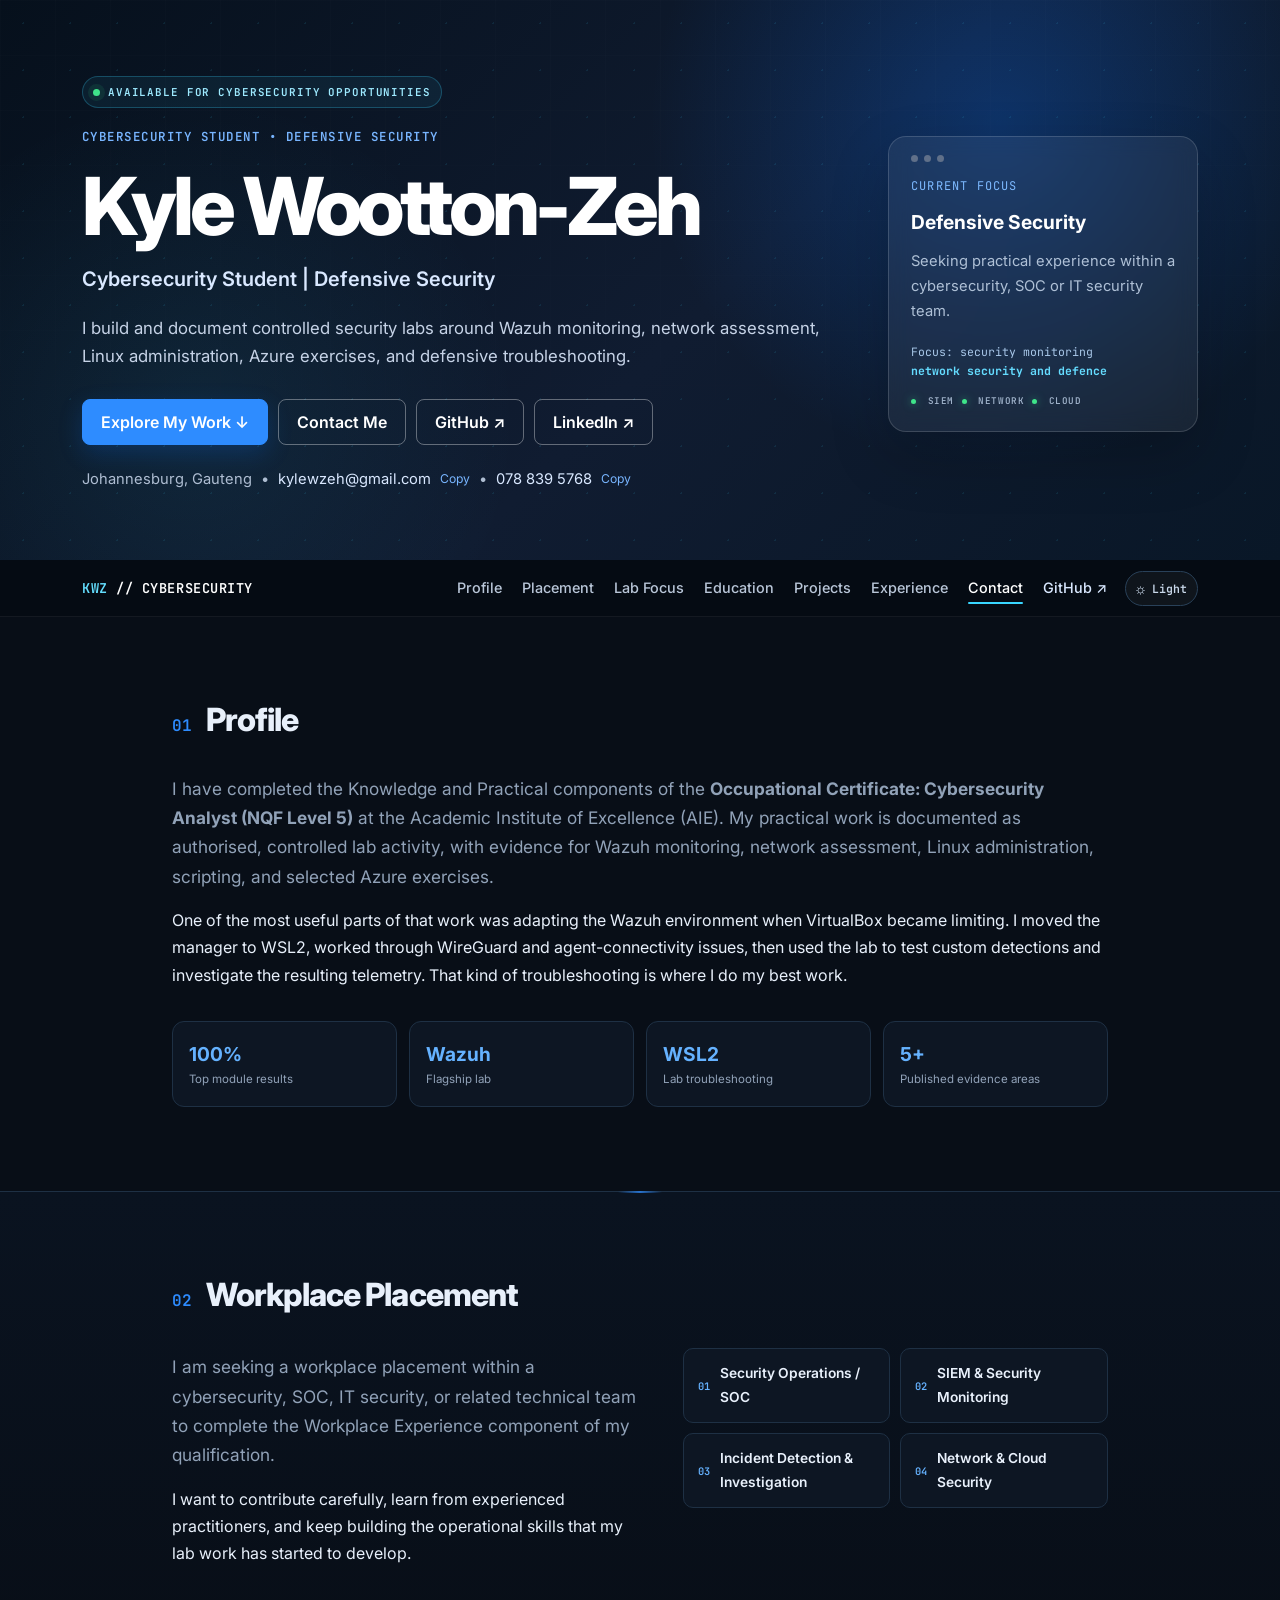
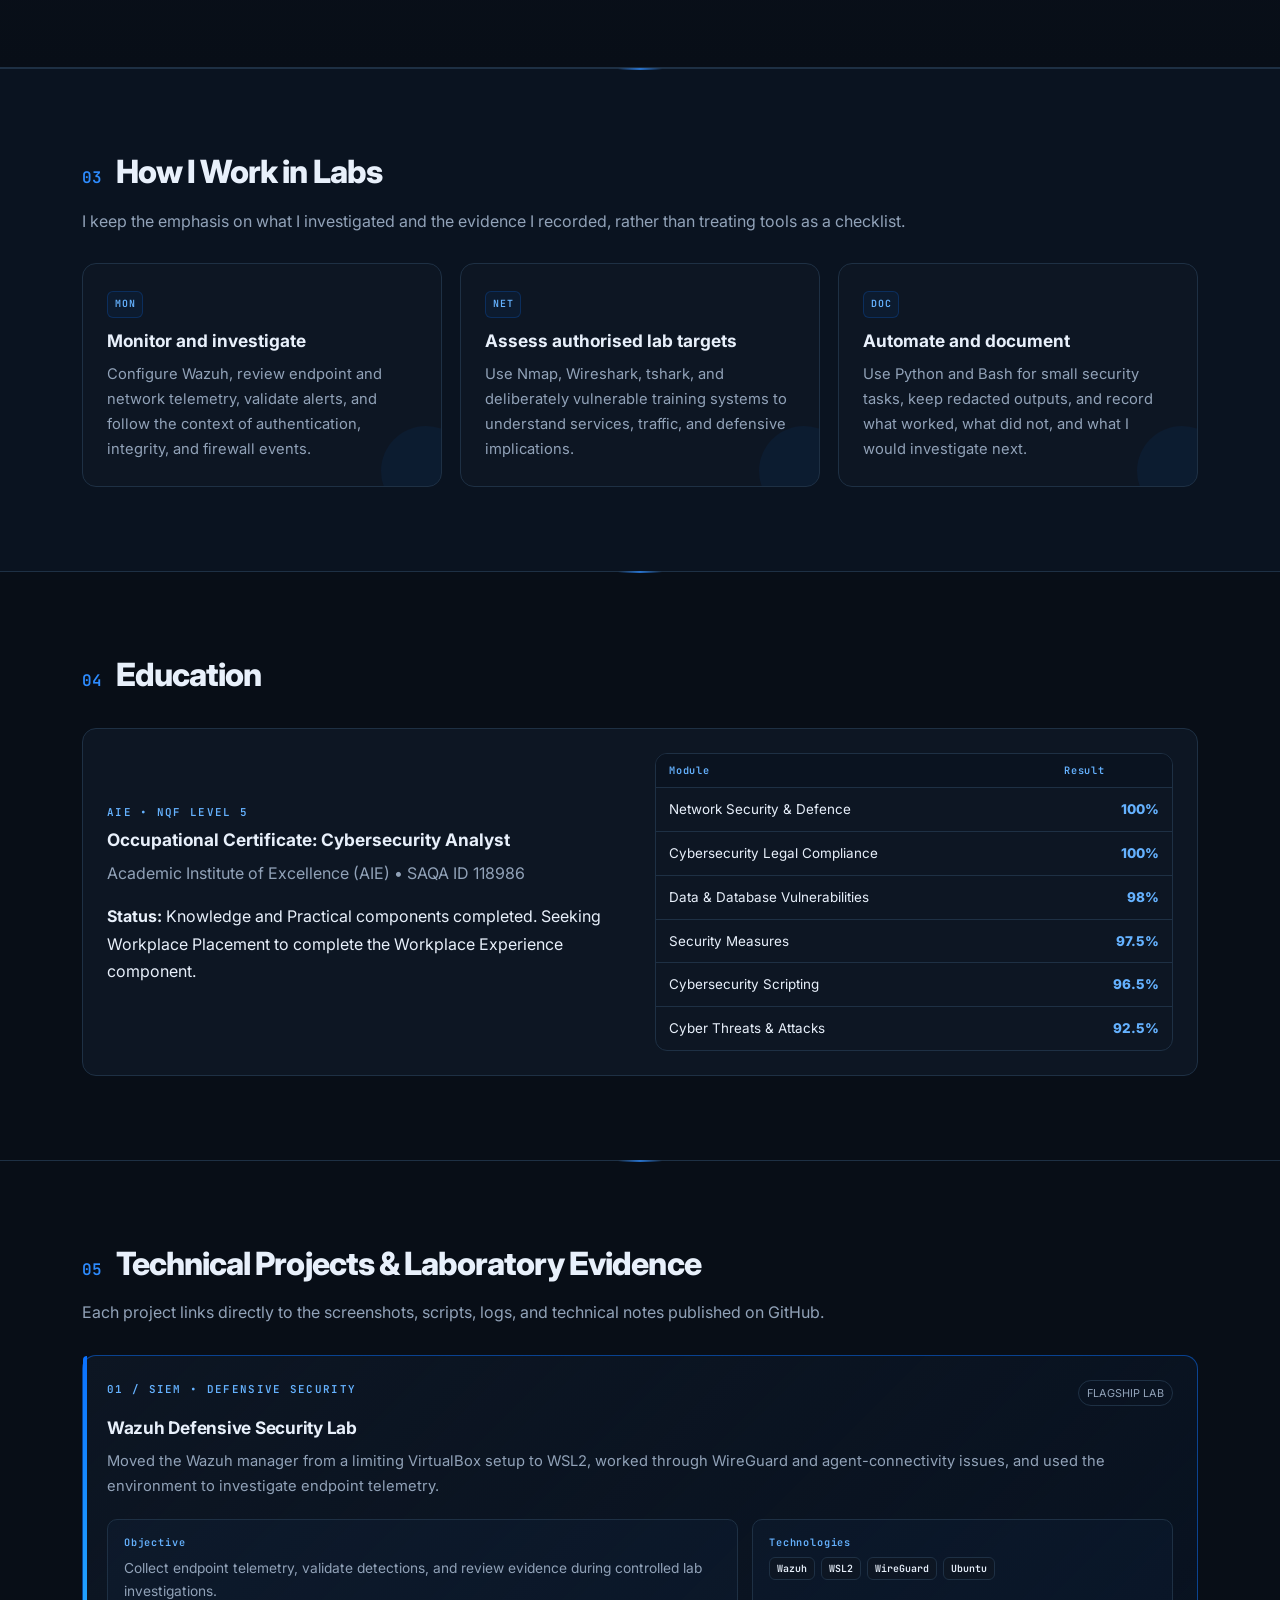
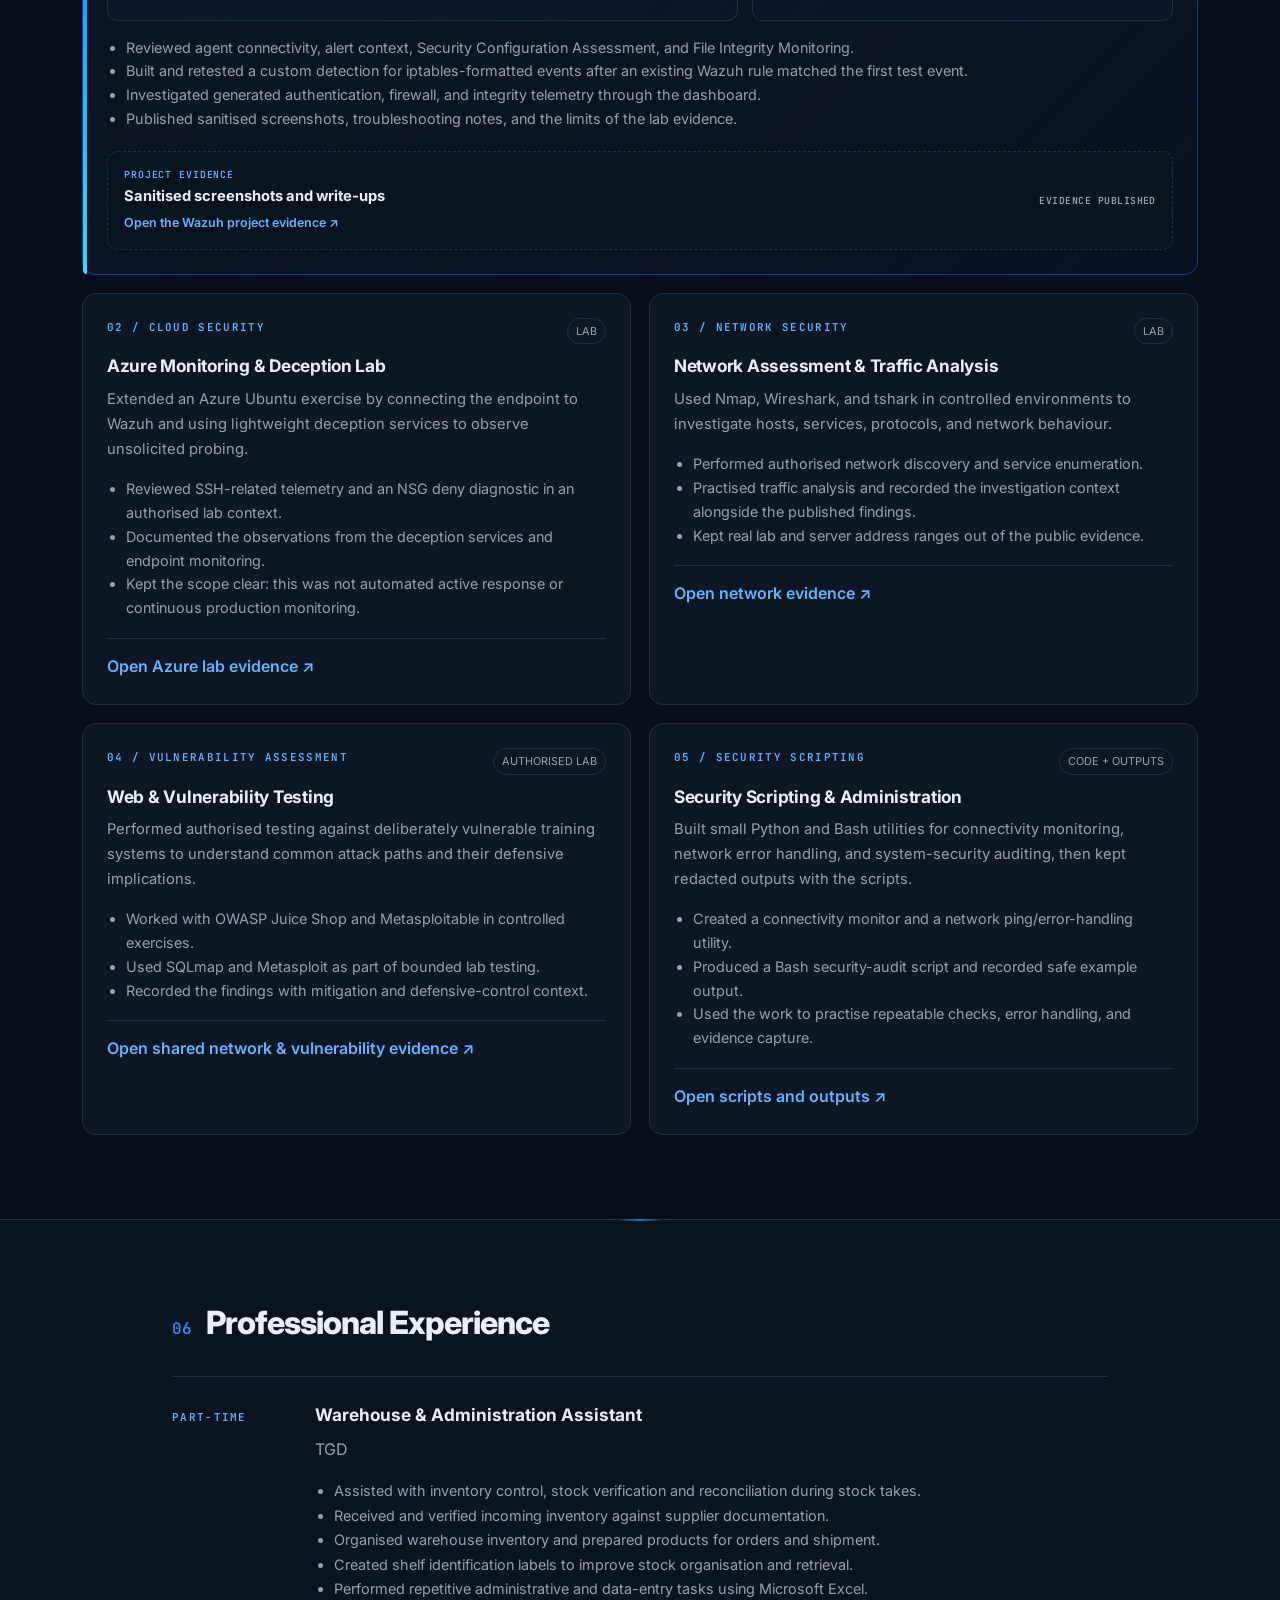
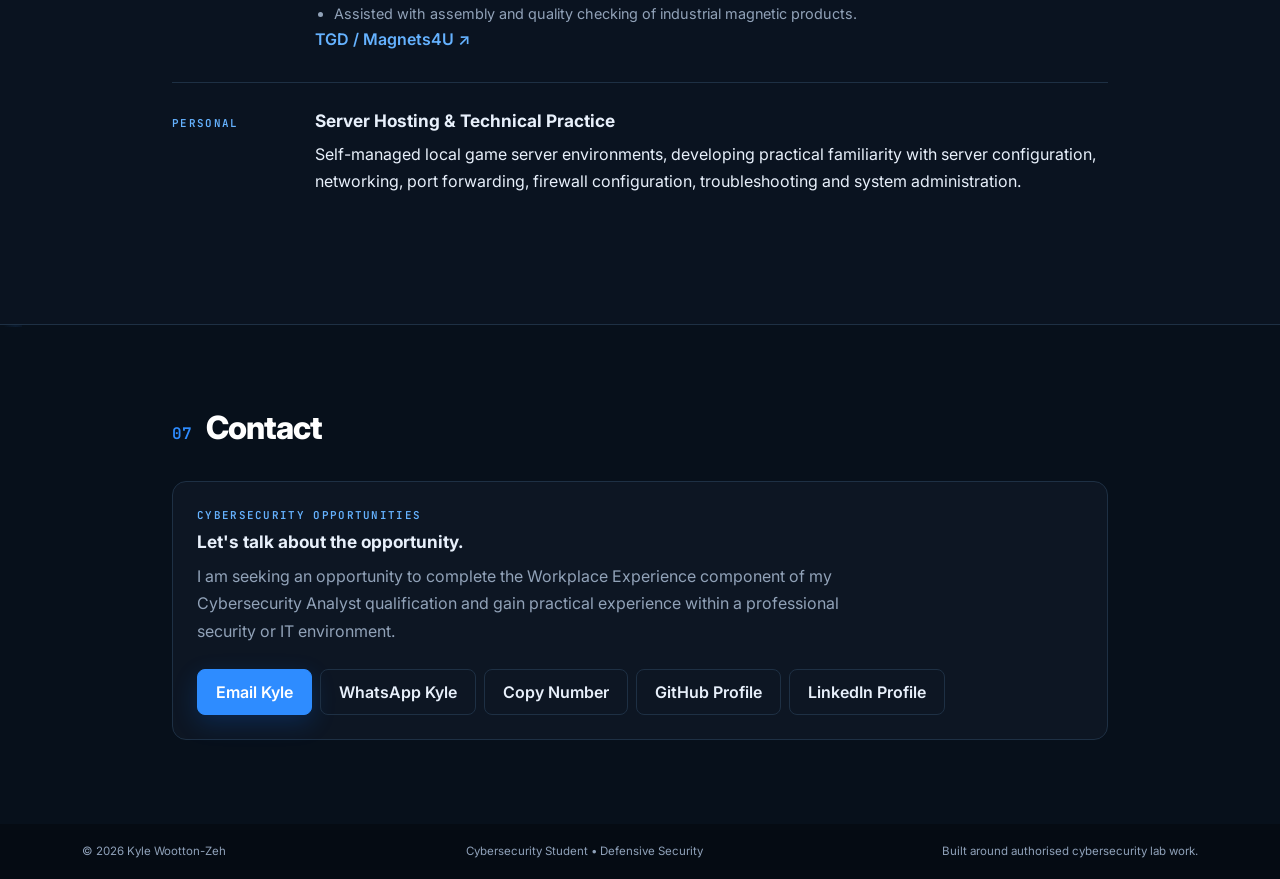
==== commit bb23cb14: "Add Google site verification and fix responsive contact layout" ====
--- a/index.html
+++ b/index.html
@@ -3,6 +3,7 @@
 <head>
 <meta charset="UTF-8">
 <meta name="viewport" content="width=device-width, initial-scale=1">
+<meta name="google-site-verification" content="w4GuNUgqAXqII3YS06Sqe2EiviYighzZ8DH6JKYvJfU" />
 <meta name="description" content="Kyle Wootton-Zeh | Cybersecurity portfolio with selected evidence from authorised monitoring, network, Linux, and Azure labs.">
 <meta name="theme-color" content="#050b13">
 <meta property="og:title" content="Kyle Wootton-Zeh | Cybersecurity Portfolio">
--- a/portfolio-refresh.css
+++ b/portfolio-refresh.css
@@ -47,6 +47,9 @@
 .contact-section{position:relative}
 .contact-section::before{content:"";position:absolute;inset:0;pointer-events:none;background:radial-gradient(circle at 85% 50%,rgba(46,140,255,.12),transparent 32%)}
 .contact-section .container{position:relative}
+.contact-card{display:grid;grid-template-columns:minmax(0,1fr);align-items:start;gap:24px}
+.contact-card>div{min-width:0}
+.contact-actions{width:100%;flex-shrink:1;align-items:center}
 .btn{min-height:43px;display:inline-flex;align-items:center;justify-content:center}
 .back-to-top{z-index:1040}
 @media(max-width:1199px){.method-grid{grid-template-columns:repeat(3,1fr)}.method-grid article:last-child{grid-column:auto}.site-nav .nav-link{font-size:.82rem}.theme-toggle{font-size:.66rem}}
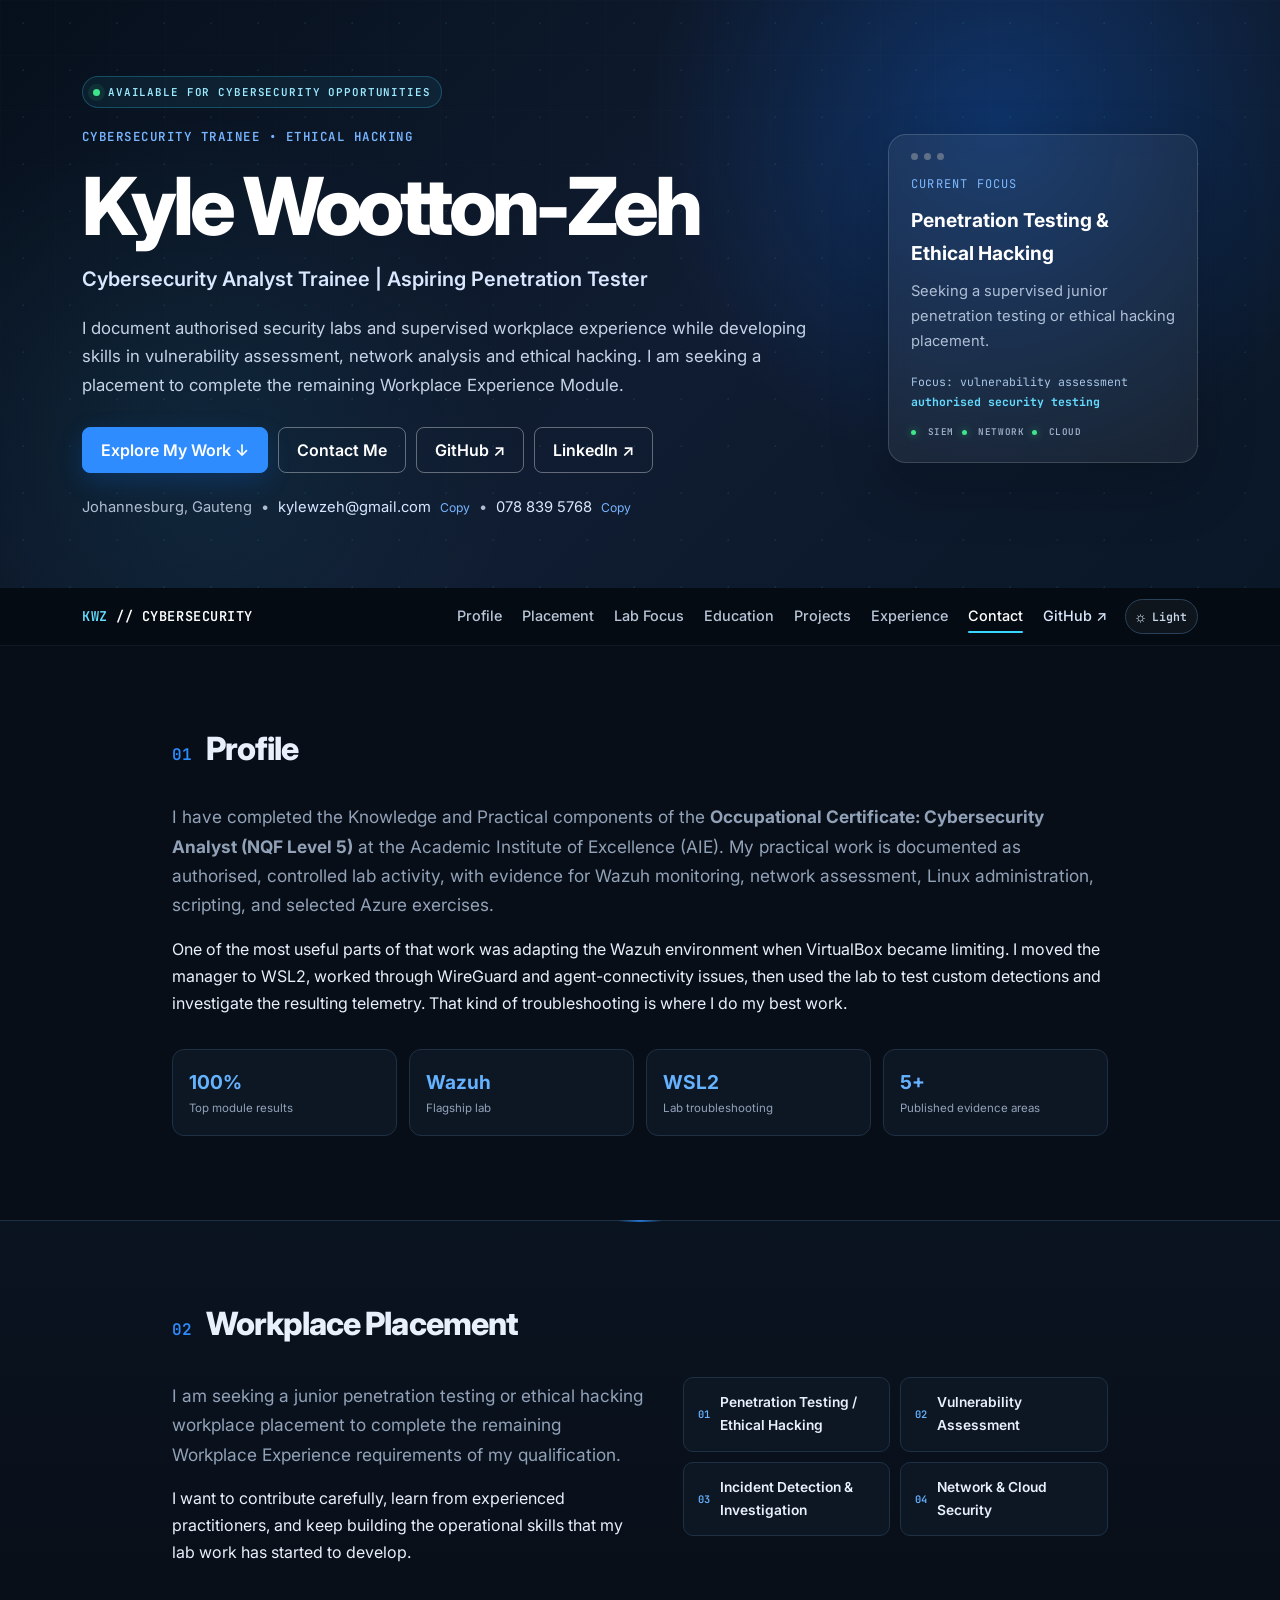
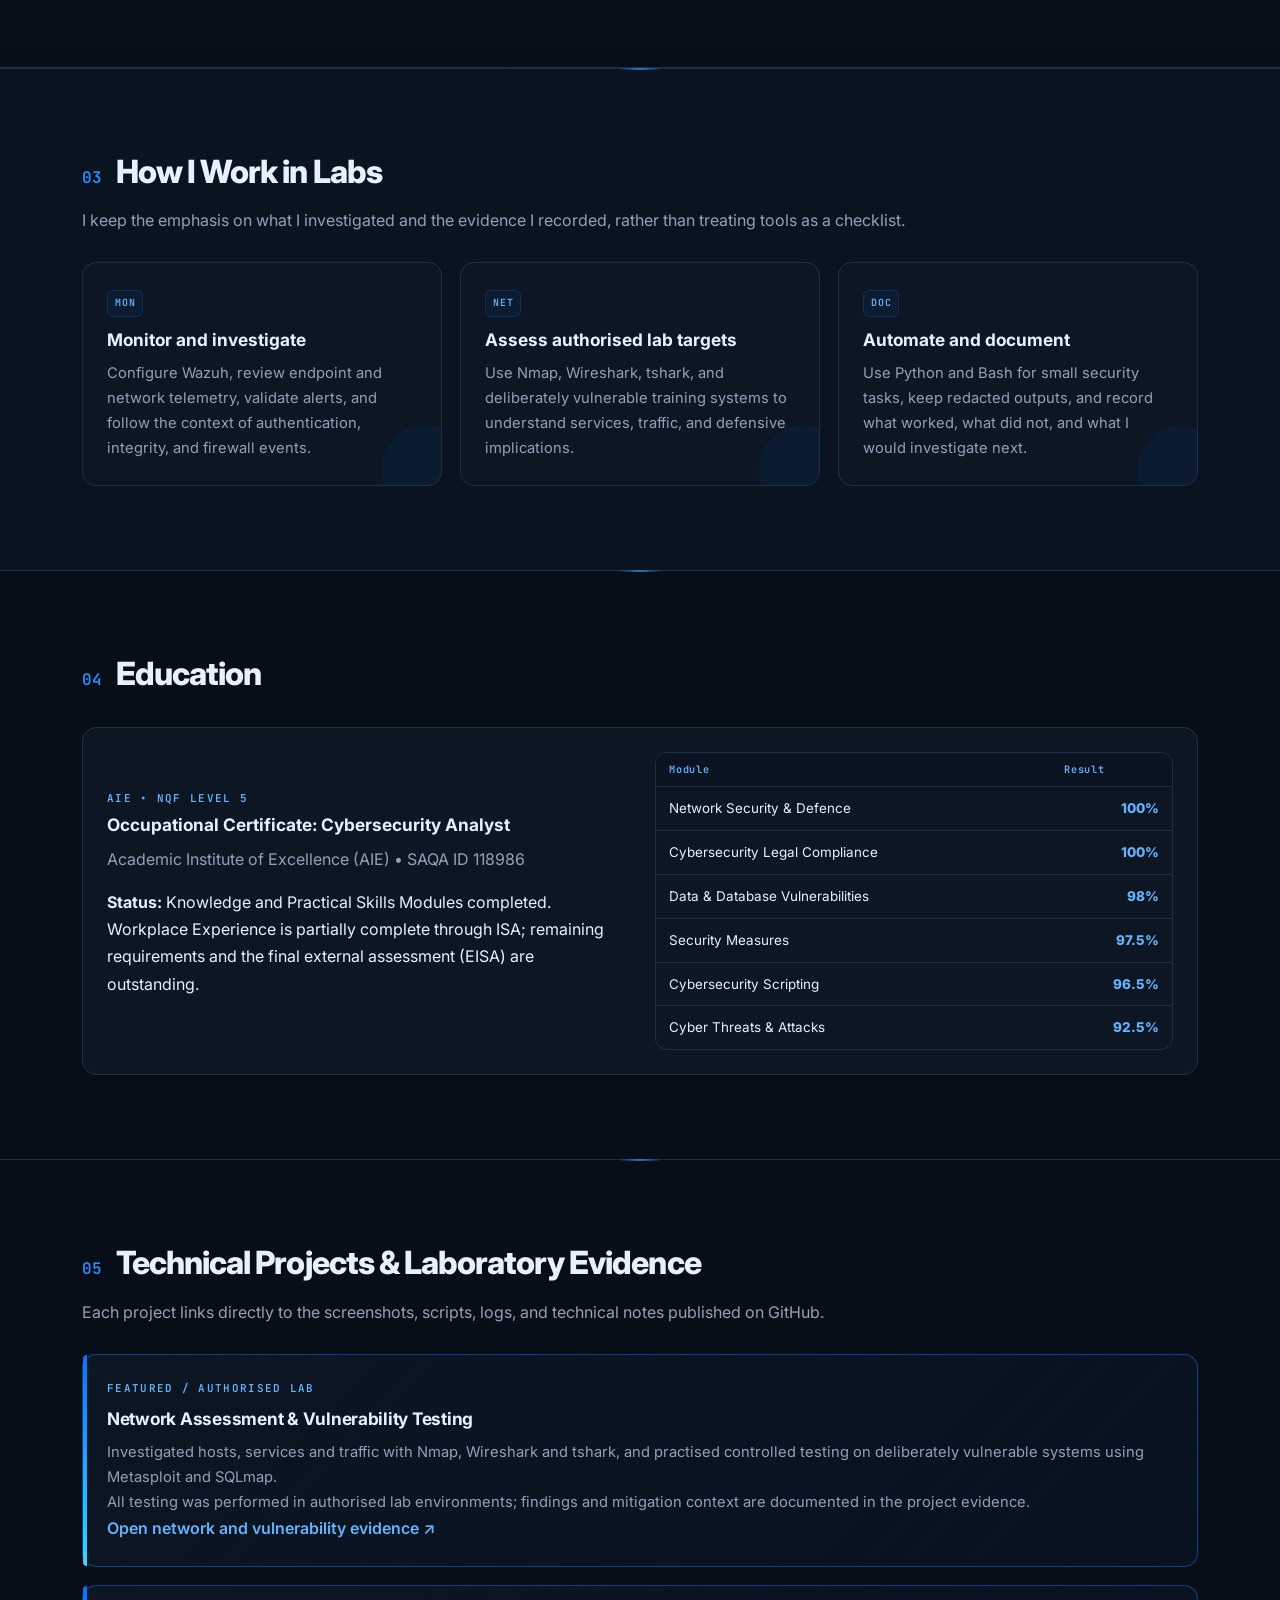
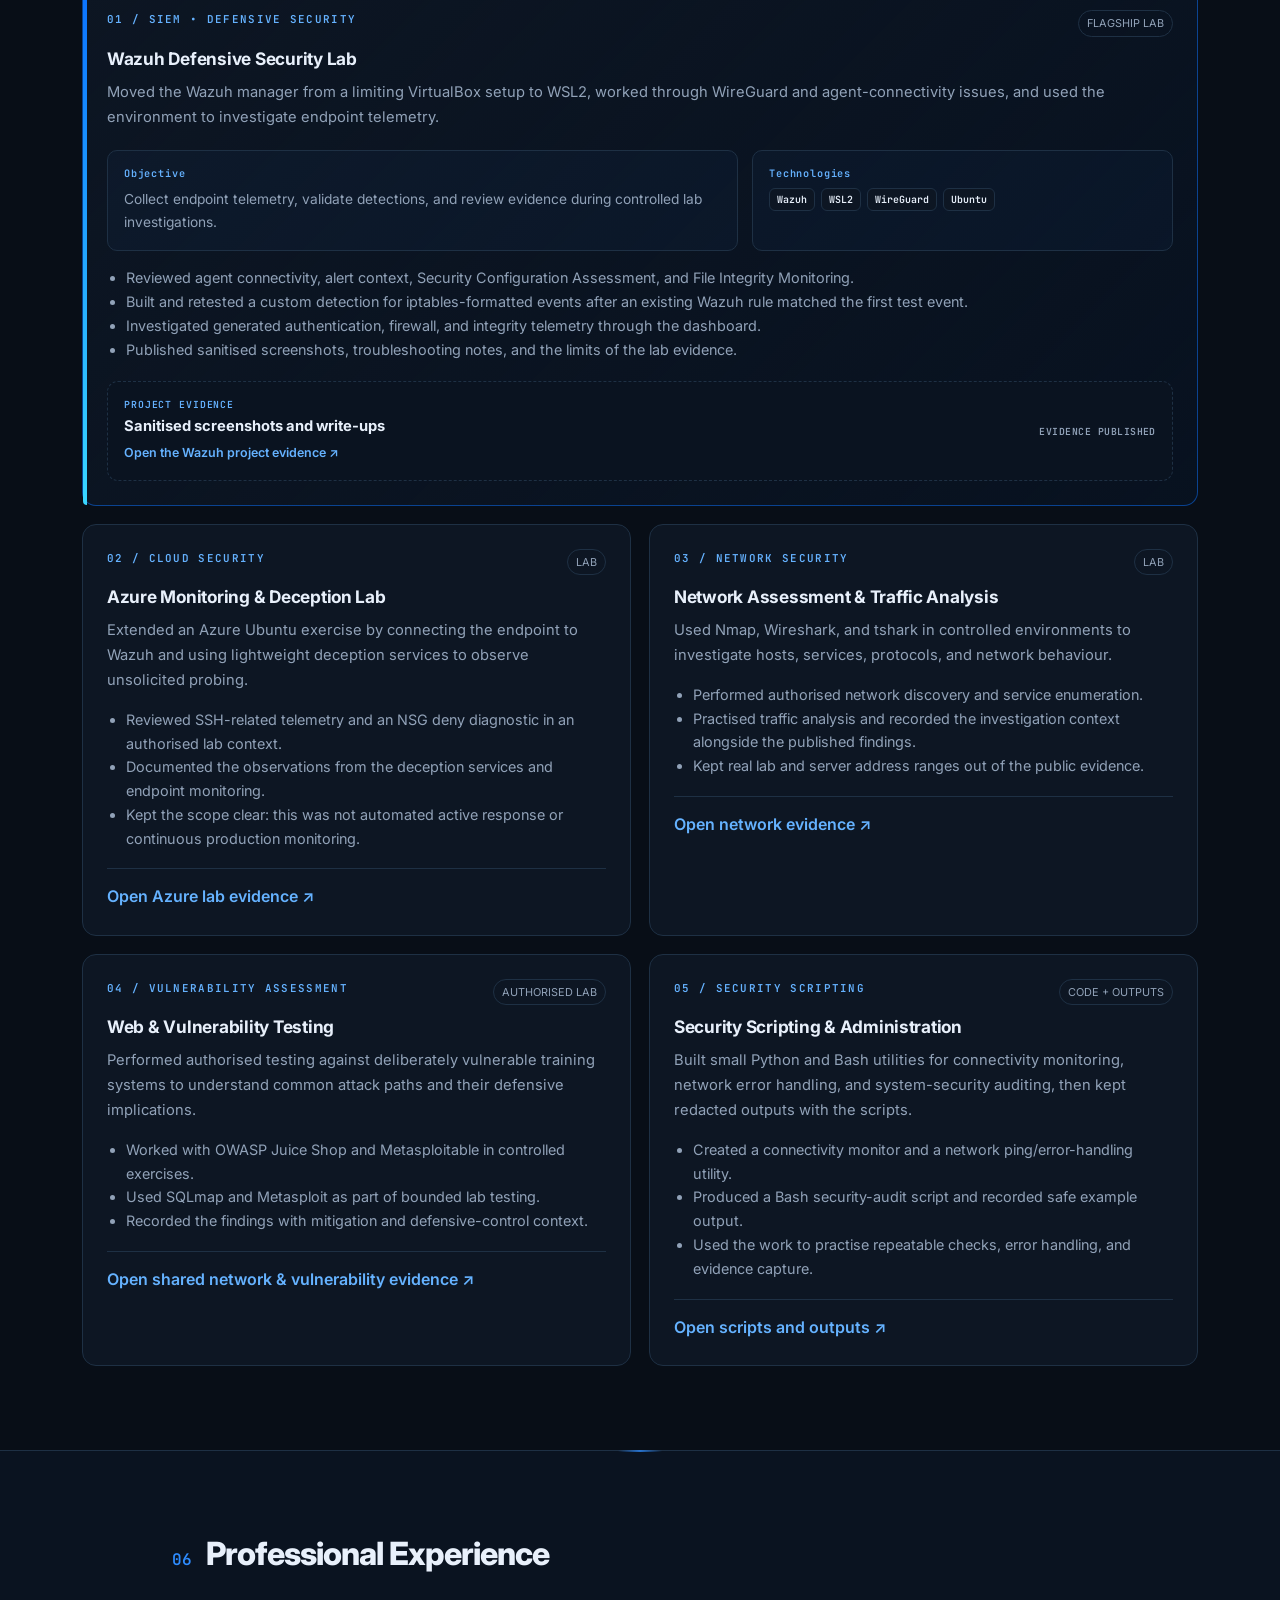
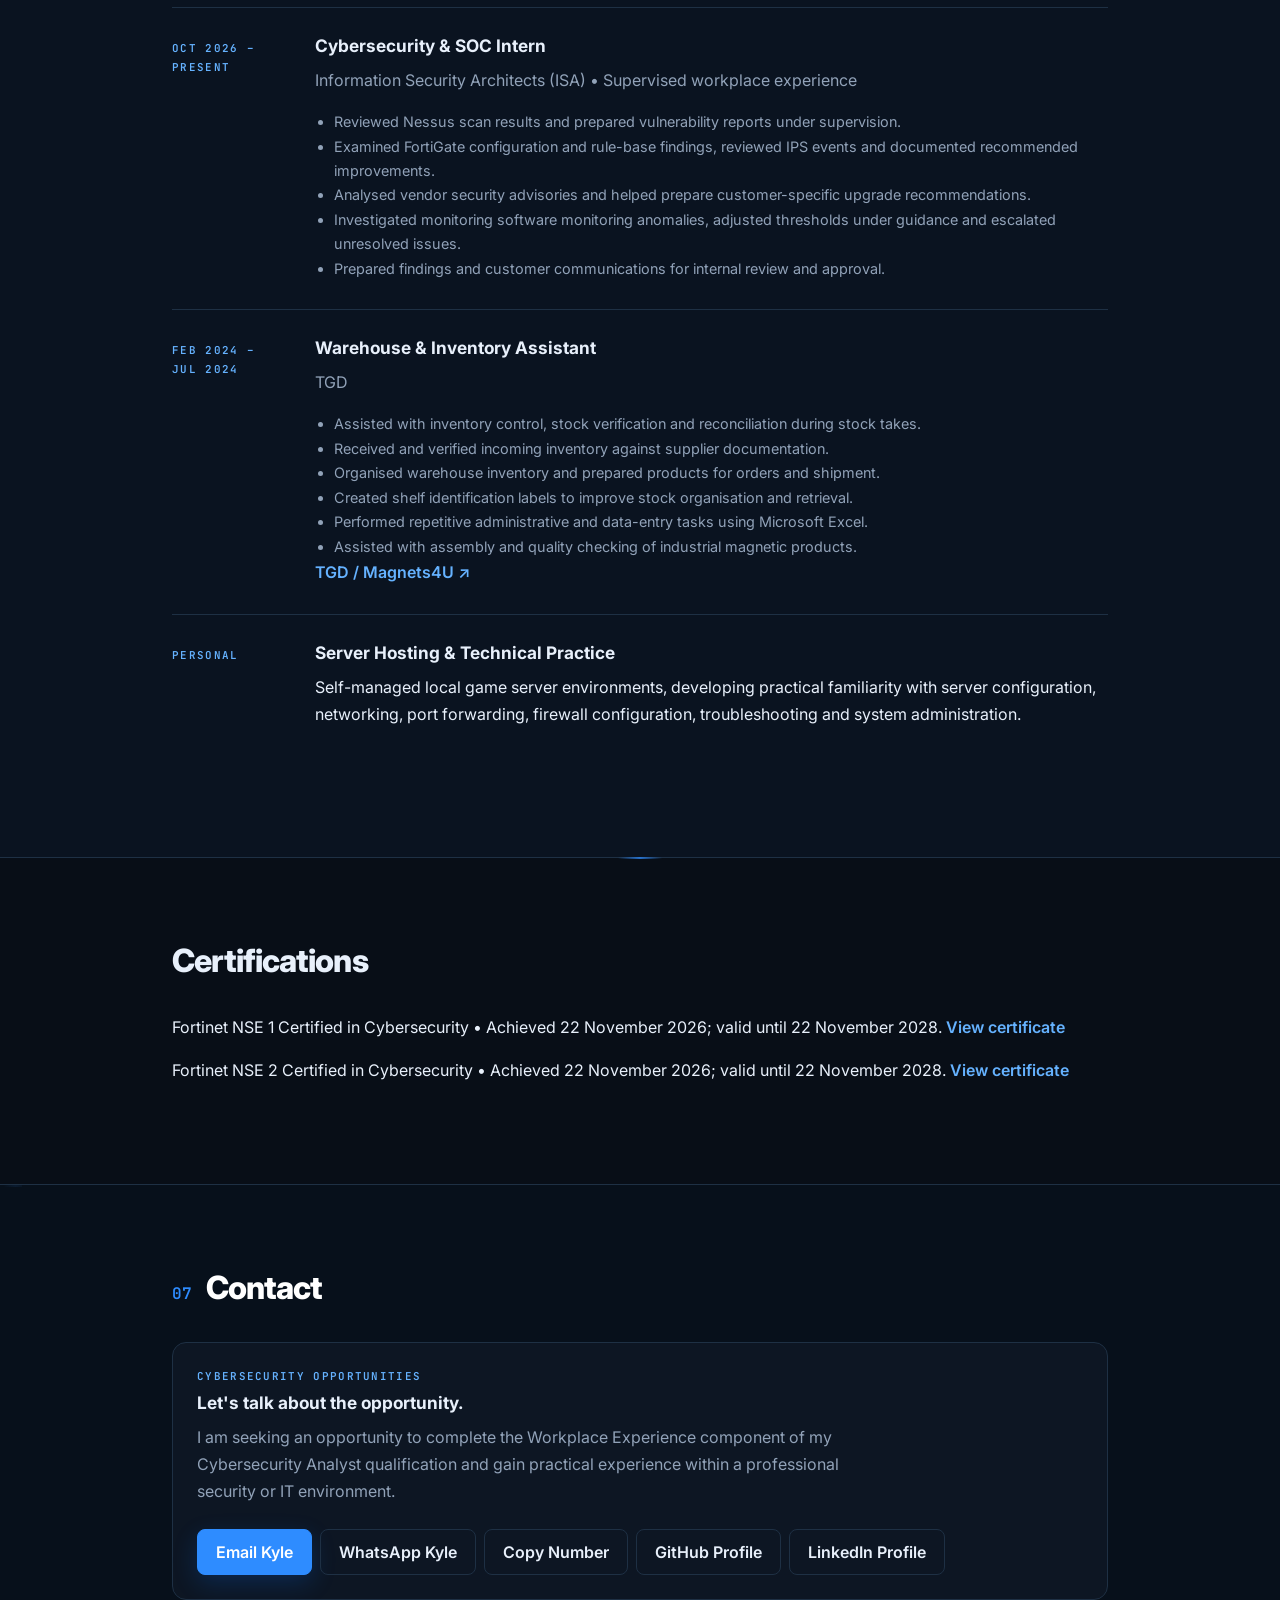
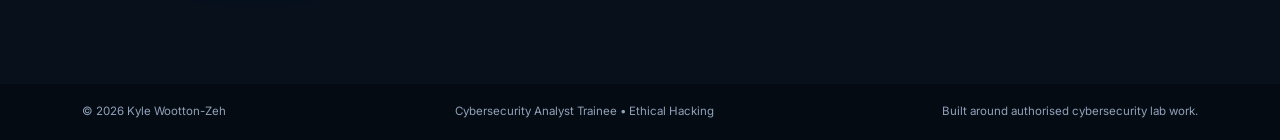
==== commit e6a11e4e: "Update portfolio for penetration testing placements Updated the content to reflect a transition from" ====
--- a/index.html
+++ b/index.html
@@ -22,24 +22,24 @@
   <div class="container"><div class="hero-content">
     <div>
       <div class="availability"><span class="pulse"></span> AVAILABLE FOR CYBERSECURITY OPPORTUNITIES</div>
-      <span class="eyebrow">CYBERSECURITY STUDENT • DEFENSIVE SECURITY</span>
+      <span class="eyebrow">CYBERSECURITY TRAINEE • ETHICAL HACKING</span>
       <h1>Kyle Wootton-Zeh</h1>
-      <p class="hero-role">Cybersecurity Student | Defensive Security</p>
-      <p class="hero-summary">I build and document controlled security labs around Wazuh monitoring, network assessment, Linux administration, Azure exercises, and defensive troubleshooting.</p>
+      <p class="hero-role">Cybersecurity Analyst Trainee | Aspiring Penetration Tester</p>
+      <p class="hero-summary">I document authorised security labs and supervised workplace experience while developing skills in vulnerability assessment, network analysis and ethical hacking. I am seeking a placement to complete the remaining Workplace Experience Module.</p>
       <div class="hero-actions">
         <a class="btn btn-primary-custom" href="#projects">Explore My Work ↓</a>
         <a class="btn btn-outline-custom" href="mailto:kylewzeh@gmail.com">Contact Me</a>
         <a class="btn btn-outline-custom" href="https://github.com/kylewzeh" target="_blank" rel="noopener">GitHub ↗</a>
-        <a class="btn btn-outline-custom" href="https://www.linkedin.com/in/kyle-wootton-zeh-63933332a/" target="_blank" rel="noopener">LinkedIn ↗</a>
+        <a class="btn btn-outline-custom" href="https://www.linkedin.com/in/kylewzeh/" target="_blank" rel="noopener">LinkedIn ↗</a>
       </div>
       <div class="contact-line"><span>Johannesburg, Gauteng</span><span>•</span><a href="mailto:kylewzeh@gmail.com">kylewzeh@gmail.com</a><button class="copy-link" data-copy="kylewzeh@gmail.com">Copy</button><span>•</span><a href="tel:+27788395768">078 839 5768</a><button class="copy-link" data-copy="078 839 5768">Copy</button></div>
     </div>
     <aside class="hero-badge" aria-label="Cybersecurity focus">
       <div class="terminal-top"><span></span><span></span><span></span></div>
       <div class="badge-icon">CURRENT FOCUS</div>
-      <strong>Defensive Security</strong>
-      <span>Seeking practical experience within a cybersecurity, SOC or IT security team.</span>
-      <code>Focus: security monitoring<br><b>network security and defence</b></code>
+      <strong>Penetration Testing &amp; Ethical Hacking</strong>
+      <span>Seeking a supervised junior penetration testing or ethical hacking placement.</span>
+      <code>Focus: vulnerability assessment<br><b>authorised security testing</b></code>
       <div class="mini-status"><span><i></i> SIEM</span><span><i></i> NETWORK</span><span><i></i> CLOUD</span></div>
     </aside>
   </div></div>
@@ -80,8 +80,8 @@
   <div class="container narrow">
     <div class="section-heading"><span>02</span><h2>Workplace Placement</h2></div>
     <div class="placement-grid">
-      <div class="placement-copy"><p class="lead-copy">I am seeking a workplace placement within a cybersecurity, SOC, IT security, or related technical team to complete the Workplace Experience component of my qualification.</p><p>I want to contribute carefully, learn from experienced practitioners, and keep building the operational skills that my lab work has started to develop.</p></div>
-      <div class="placement-list"><div><span>01</span>Security Operations / SOC</div><div><span>02</span>SIEM & Security Monitoring</div><div><span>03</span>Incident Detection & Investigation</div><div><span>04</span>Network & Cloud Security</div></div>
+      <div class="placement-copy"><p class="lead-copy">I am seeking a junior penetration testing or ethical hacking workplace placement to complete the remaining Workplace Experience requirements of my qualification.</p><p>I want to contribute carefully, learn from experienced practitioners, and keep building the operational skills that my lab work has started to develop.</p></div>
+      <div class="placement-list"><div><span>01</span>Penetration Testing / Ethical Hacking</div><div><span>02</span>Vulnerability Assessment</div><div><span>03</span>Incident Detection & Investigation</div><div><span>04</span>Network & Cloud Security</div></div>
     </div>
   </div>
 </section>
@@ -98,7 +98,7 @@
 
 <section id="education" class="section">
   <div class="container"><div class="section-heading"><span>04</span><h2>Education</h2></div>
-    <div class="education-card"><div><div class="section-kicker">AIE • NQF LEVEL 5</div><h3>Occupational Certificate: Cybersecurity Analyst</h3><p class="muted">Academic Institute of Excellence (AIE) • SAQA ID 118986</p><p><strong>Status:</strong> Knowledge and Practical components completed. Seeking Workplace Placement to complete the Workplace Experience component.</p></div>
+    <div class="education-card"><div><div class="section-kicker">AIE • NQF LEVEL 5</div><h3>Occupational Certificate: Cybersecurity Analyst</h3><p class="muted">Academic Institute of Excellence (AIE) • SAQA ID 118986</p><p><strong>Status:</strong> Knowledge and Practical Skills Modules completed. Workplace Experience is partially complete through ISA; remaining requirements and the final external assessment (EISA) are outstanding.</p></div>
       <div class="marks-table-wrap"><table class="marks-table"><thead><tr><th>Module</th><th>Result</th></tr></thead><tbody><tr><td>Network Security & Defence</td><td>100%</td></tr><tr><td>Cybersecurity Legal Compliance</td><td>100%</td></tr><tr><td>Data & Database Vulnerabilities</td><td>98%</td></tr><tr><td>Security Measures</td><td>97.5%</td></tr><tr><td>Cybersecurity Scripting</td><td>96.5%</td></tr><tr><td>Cyber Threats & Attacks</td><td>92.5%</td></tr></tbody></table></div>
     </div>
   </div>
@@ -106,7 +106,7 @@
 
 <section id="projects" class="section section-projects">
   <div class="container"><div class="section-heading"><span>05</span><h2>Technical Projects & Laboratory Evidence</h2></div><p class="section-intro">Each project links directly to the screenshots, scripts, logs, and technical notes published on GitHub.</p>
-    <div class="project-grid">
+    <div class="project-grid"><article class="project-card featured"><div class="project-top"><span class="project-tag">FEATURED / AUTHORISED LAB</span></div><h3>Network Assessment &amp; Vulnerability Testing</h3><p>Investigated hosts, services and traffic with Nmap, Wireshark and tshark, and practised controlled testing on deliberately vulnerable systems using Metasploit and SQLmap.</p><p>All testing was performed in authorised lab environments; findings and mitigation context are documented in the project evidence.</p><a class="text-link" href="https://github.com/kylewzeh/cybersecurity-portfolio/tree/main/network-security-assessment">Open network and vulnerability evidence ↗</a></article>
       <article class="project-card featured"><div class="project-top"><span class="project-tag">01 / SIEM • DEFENSIVE SECURITY</span><span class="project-status">FLAGSHIP LAB</span></div><h3>Wazuh Defensive Security Lab</h3><p>Moved the Wazuh manager from a limiting VirtualBox setup to WSL2, worked through WireGuard and agent-connectivity issues, and used the environment to investigate endpoint telemetry.</p><div class="project-detail-grid"><div><h4>Objective</h4><p>Collect endpoint telemetry, validate detections, and review evidence during controlled lab investigations.</p></div><div><h4>Technologies</h4><div class="project-chips"><span>Wazuh</span><span>WSL2</span><span>WireGuard</span><span>Ubuntu</span></div></div></div><ul><li>Reviewed agent connectivity, alert context, Security Configuration Assessment, and File Integrity Monitoring.</li><li>Built and retested a custom detection for iptables-formatted events after an existing Wazuh rule matched the first test event.</li><li>Investigated generated authentication, firewall, and integrity telemetry through the dashboard.</li><li>Published sanitised screenshots, troubleshooting notes, and the limits of the lab evidence.</li></ul><div class="evidence-panel"><div><span class="evidence-label">PROJECT EVIDENCE</span><strong>Sanitised screenshots and write-ups</strong><p><a class="text-link" href="https://github.com/kylewzeh/cybersecurity-portfolio/tree/main/wazuh-defensive-security-lab" target="_blank" rel="noopener">Open the Wazuh project evidence ↗</a></p></div><span class="evidence-status">EVIDENCE PUBLISHED</span></div></article>
       <article class="project-card"><div class="project-top"><span class="project-tag">02 / CLOUD SECURITY</span><span class="project-status">LAB</span></div><h3>Azure Monitoring & Deception Lab</h3><p>Extended an Azure Ubuntu exercise by connecting the endpoint to Wazuh and using lightweight deception services to observe unsolicited probing.</p><ul><li>Reviewed SSH-related telemetry and an NSG deny diagnostic in an authorised lab context.</li><li>Documented the observations from the deception services and endpoint monitoring.</li><li>Kept the scope clear: this was not automated active response or continuous production monitoring.</li></ul><div class="project-footer"><a class="text-link" href="https://github.com/kylewzeh/cybersecurity-portfolio/tree/main/incident-response-lab" target="_blank" rel="noopener">Open Azure lab evidence ↗</a></div></article>
       <article class="project-card"><div class="project-top"><span class="project-tag">03 / NETWORK SECURITY</span><span class="project-status">LAB</span></div><h3>Network Assessment & Traffic Analysis</h3><p>Used Nmap, Wireshark, and tshark in controlled environments to investigate hosts, services, protocols, and network behaviour.</p><ul><li>Performed authorised network discovery and service enumeration.</li><li>Practised traffic analysis and recorded the investigation context alongside the published findings.</li><li>Kept real lab and server address ranges out of the public evidence.</li></ul><div class="project-footer"><a class="text-link" href="https://github.com/kylewzeh/cybersecurity-portfolio/tree/main/network-security-assessment" target="_blank" rel="noopener">Open network evidence ↗</a></div></article>
@@ -118,16 +118,16 @@
 
 <section id="experience" class="section section-alt">
   <div class="container narrow"><div class="section-heading"><span>06</span><h2>Professional Experience</h2></div>
-    <div class="timeline-item"><div class="timeline-date">PART-TIME</div><div><h3>Warehouse & Administration Assistant</h3><p class="muted">TGD</p><ul><li>Assisted with inventory control, stock verification and reconciliation during stock takes.</li><li>Received and verified incoming inventory against supplier documentation.</li><li>Organised warehouse inventory and prepared products for orders and shipment.</li><li>Created shelf identification labels to improve stock organisation and retrieval.</li><li>Performed repetitive administrative and data-entry tasks using Microsoft Excel.</li><li>Assisted with assembly and quality checking of industrial magnetic products.</li></ul><a href="https://shop.magnets4u.co.za/" target="_blank" rel="noopener" class="text-link">TGD / Magnets4U ↗</a></div></div>
+    <div class="timeline-item"><div class="timeline-date">OCT 2026 – PRESENT</div><div><h3>Cybersecurity &amp; SOC Intern</h3><p class="muted">Information Security Architects (ISA) • Supervised workplace experience</p><ul><li>Reviewed Nessus scan results and prepared vulnerability reports under supervision.</li><li>Examined FortiGate configuration and rule-base findings, reviewed IPS events and documented recommended improvements.</li><li>Analysed vendor security advisories and helped prepare customer-specific upgrade recommendations.</li><li>Investigated monitoring software monitoring anomalies, adjusted thresholds under guidance and escalated unresolved issues.</li><li>Prepared findings and customer communications for internal review and approval.</li></ul></div></div><div class="timeline-item"><div class="timeline-date">FEB 2024 – JUL 2024</div><div><h3>Warehouse &amp; Inventory Assistant</h3><p class="muted">TGD</p><ul><li>Assisted with inventory control, stock verification and reconciliation during stock takes.</li><li>Received and verified incoming inventory against supplier documentation.</li><li>Organised warehouse inventory and prepared products for orders and shipment.</li><li>Created shelf identification labels to improve stock organisation and retrieval.</li><li>Performed repetitive administrative and data-entry tasks using Microsoft Excel.</li><li>Assisted with assembly and quality checking of industrial magnetic products.</li></ul><a href="https://shop.magnets4u.co.za/" target="_blank" rel="noopener" class="text-link">TGD / Magnets4U ↗</a></div></div>
     <div class="timeline-item"><div class="timeline-date">PERSONAL</div><div><h3>Server Hosting & Technical Practice</h3><p>Self-managed local game server environments, developing practical familiarity with server configuration, networking, port forwarding, firewall configuration, troubleshooting and system administration.</p></div></div>
   </div>
 </section>
 
-<section id="contact" class="section contact-section">
-  <div class="container narrow"><div class="section-heading"><span>07</span><h2>Contact</h2></div><div class="contact-card"><div><div class="section-kicker">CYBERSECURITY OPPORTUNITIES</div><h3>Let's talk about the opportunity.</h3><p>I am seeking an opportunity to complete the Workplace Experience component of my Cybersecurity Analyst qualification and gain practical experience within a professional security or IT environment.</p></div><div class="contact-actions"><a class="btn btn-primary-custom" href="mailto:kylewzeh@gmail.com">Email Kyle</a><a class="btn btn-outline-custom dark-outline" href="https://wa.me/27788395768" target="_blank" rel="noopener">WhatsApp Kyle</a><button class="btn btn-outline-custom dark-outline copy-button" data-copy="078 839 5768">Copy Number</button><a class="btn btn-outline-custom dark-outline" href="https://github.com/kylewzeh" target="_blank" rel="noopener">GitHub Profile</a><a class="btn btn-outline-custom dark-outline" href="https://www.linkedin.com/in/kyle-wootton-zeh-63933332a/" target="_blank" rel="noopener">LinkedIn Profile</a></div></div></div>
+<section id="certifications" class="section"><div class="container narrow"><div class="section-heading"><h2>Certifications</h2></div><p>Fortinet NSE 1 Certified in Cybersecurity • Achieved 22 November 2026; valid until 22 November 2028. <a class="text-link" href="Fortinet%20NSE%201%20Certified%20in%20Cybersecurity.pdf">View certificate</a></p><p>Fortinet NSE 2 Certified in Cybersecurity • Achieved 22 November 2026; valid until 22 November 2028. <a class="text-link" href="Fortinet%20NSE%202%20Certified%20in%20Cybersecurity.pdf">View certificate</a></p></div></section><section id="contact" class="section contact-section">
+  <div class="container narrow"><div class="section-heading"><span>07</span><h2>Contact</h2></div><div class="contact-card"><div><div class="section-kicker">CYBERSECURITY OPPORTUNITIES</div><h3>Let's talk about the opportunity.</h3><p>I am seeking an opportunity to complete the Workplace Experience component of my Cybersecurity Analyst qualification and gain practical experience within a professional security or IT environment.</p></div><div class="contact-actions"><a class="btn btn-primary-custom" href="mailto:kylewzeh@gmail.com">Email Kyle</a><a class="btn btn-outline-custom dark-outline" href="https://wa.me/27788395768" target="_blank" rel="noopener">WhatsApp Kyle</a><button class="btn btn-outline-custom dark-outline copy-button" data-copy="078 839 5768">Copy Number</button><a class="btn btn-outline-custom dark-outline" href="https://github.com/kylewzeh" target="_blank" rel="noopener">GitHub Profile</a><a class="btn btn-outline-custom dark-outline" href="https://www.linkedin.com/in/kylewzeh/" target="_blank" rel="noopener">LinkedIn Profile</a></div></div></div>
 </section>
 </main>
-<footer><div class="container footer-inner"><span>© 2026 Kyle Wootton-Zeh</span><span>Cybersecurity Student • Defensive Security</span><span>Built around authorised cybersecurity lab work.</span></div></footer>
+<footer><div class="container footer-inner"><span>© 2026 Kyle Wootton-Zeh</span><span>Cybersecurity Analyst Trainee • Ethical Hacking</span><span>Built around authorised cybersecurity lab work.</span></div></footer>
 <a href="#top" class="back-to-top" id="back-to-top" aria-label="Back to top">↑</a>
 <script src="https://cdn.jsdelivr.net/npm/bootstrap@5.3.3/dist/js/bootstrap.bundle.min.js"></script><script src="script.js"></script>
 </body>
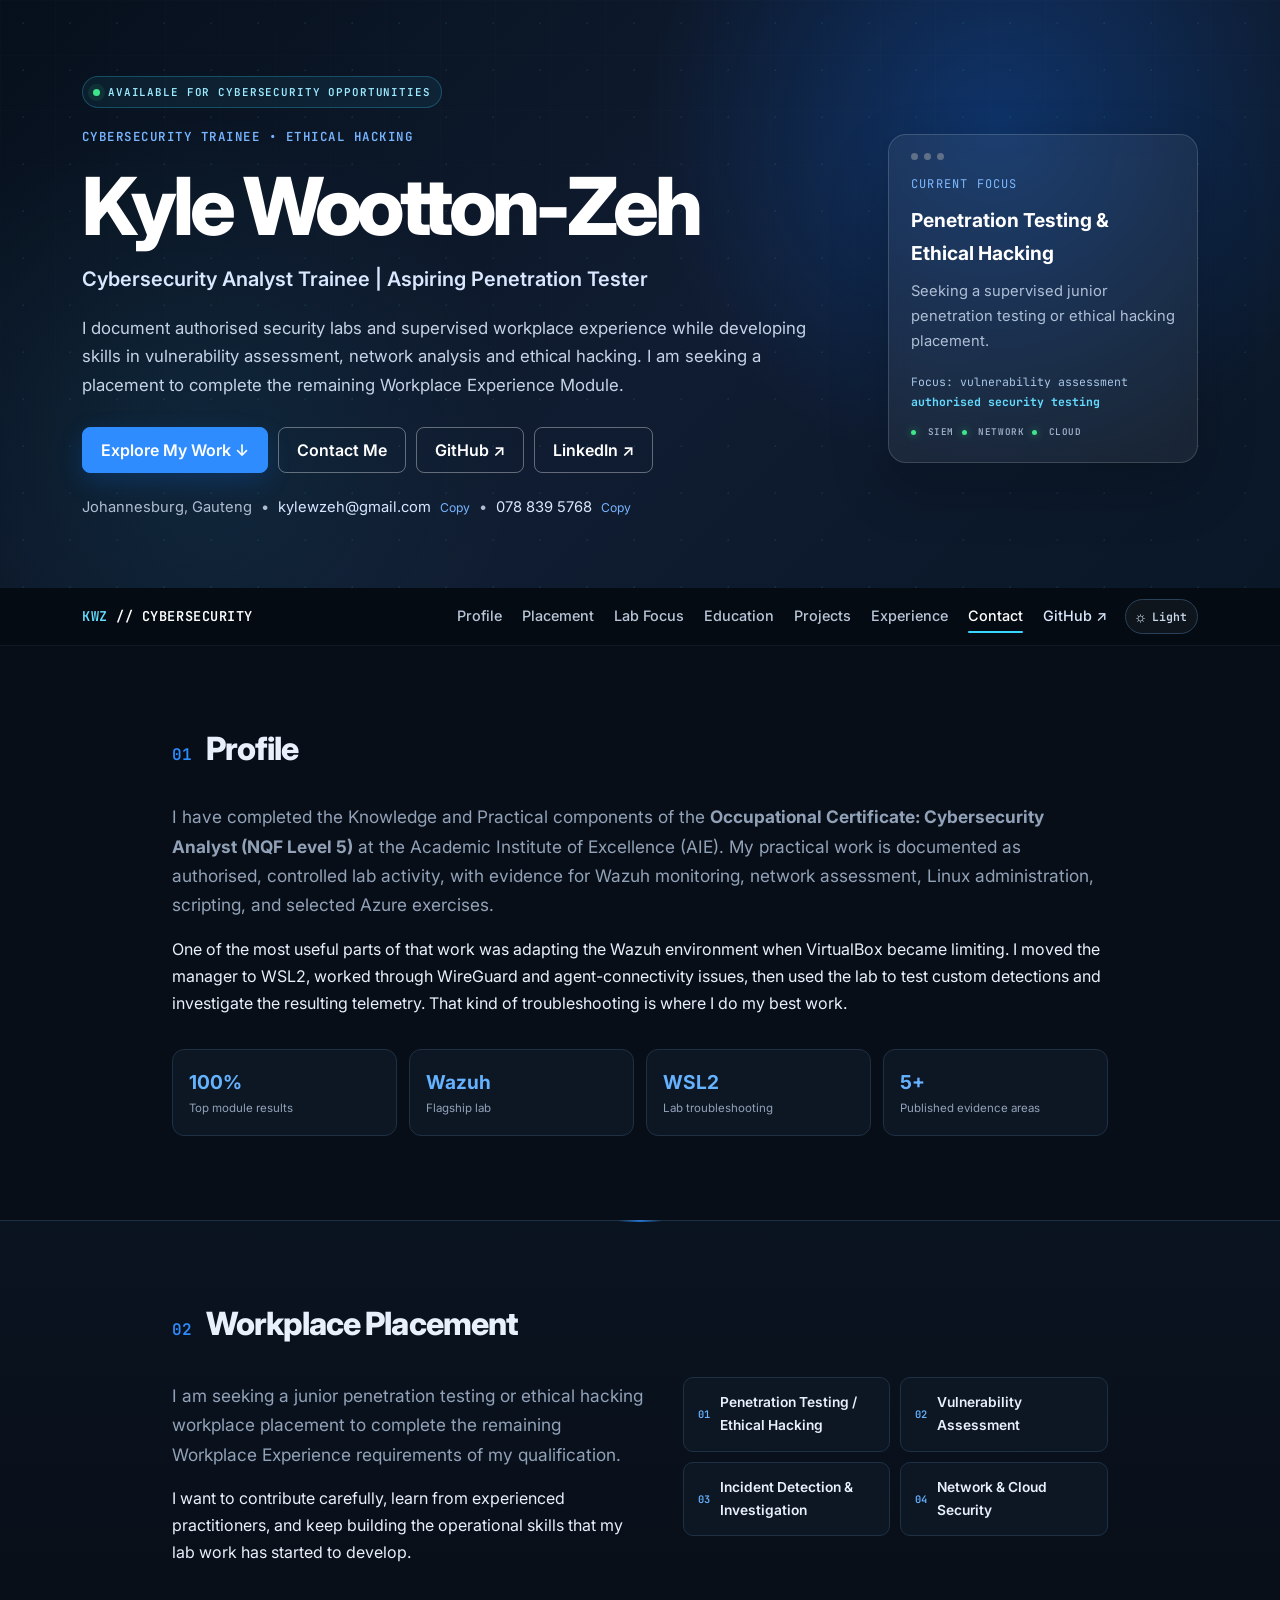
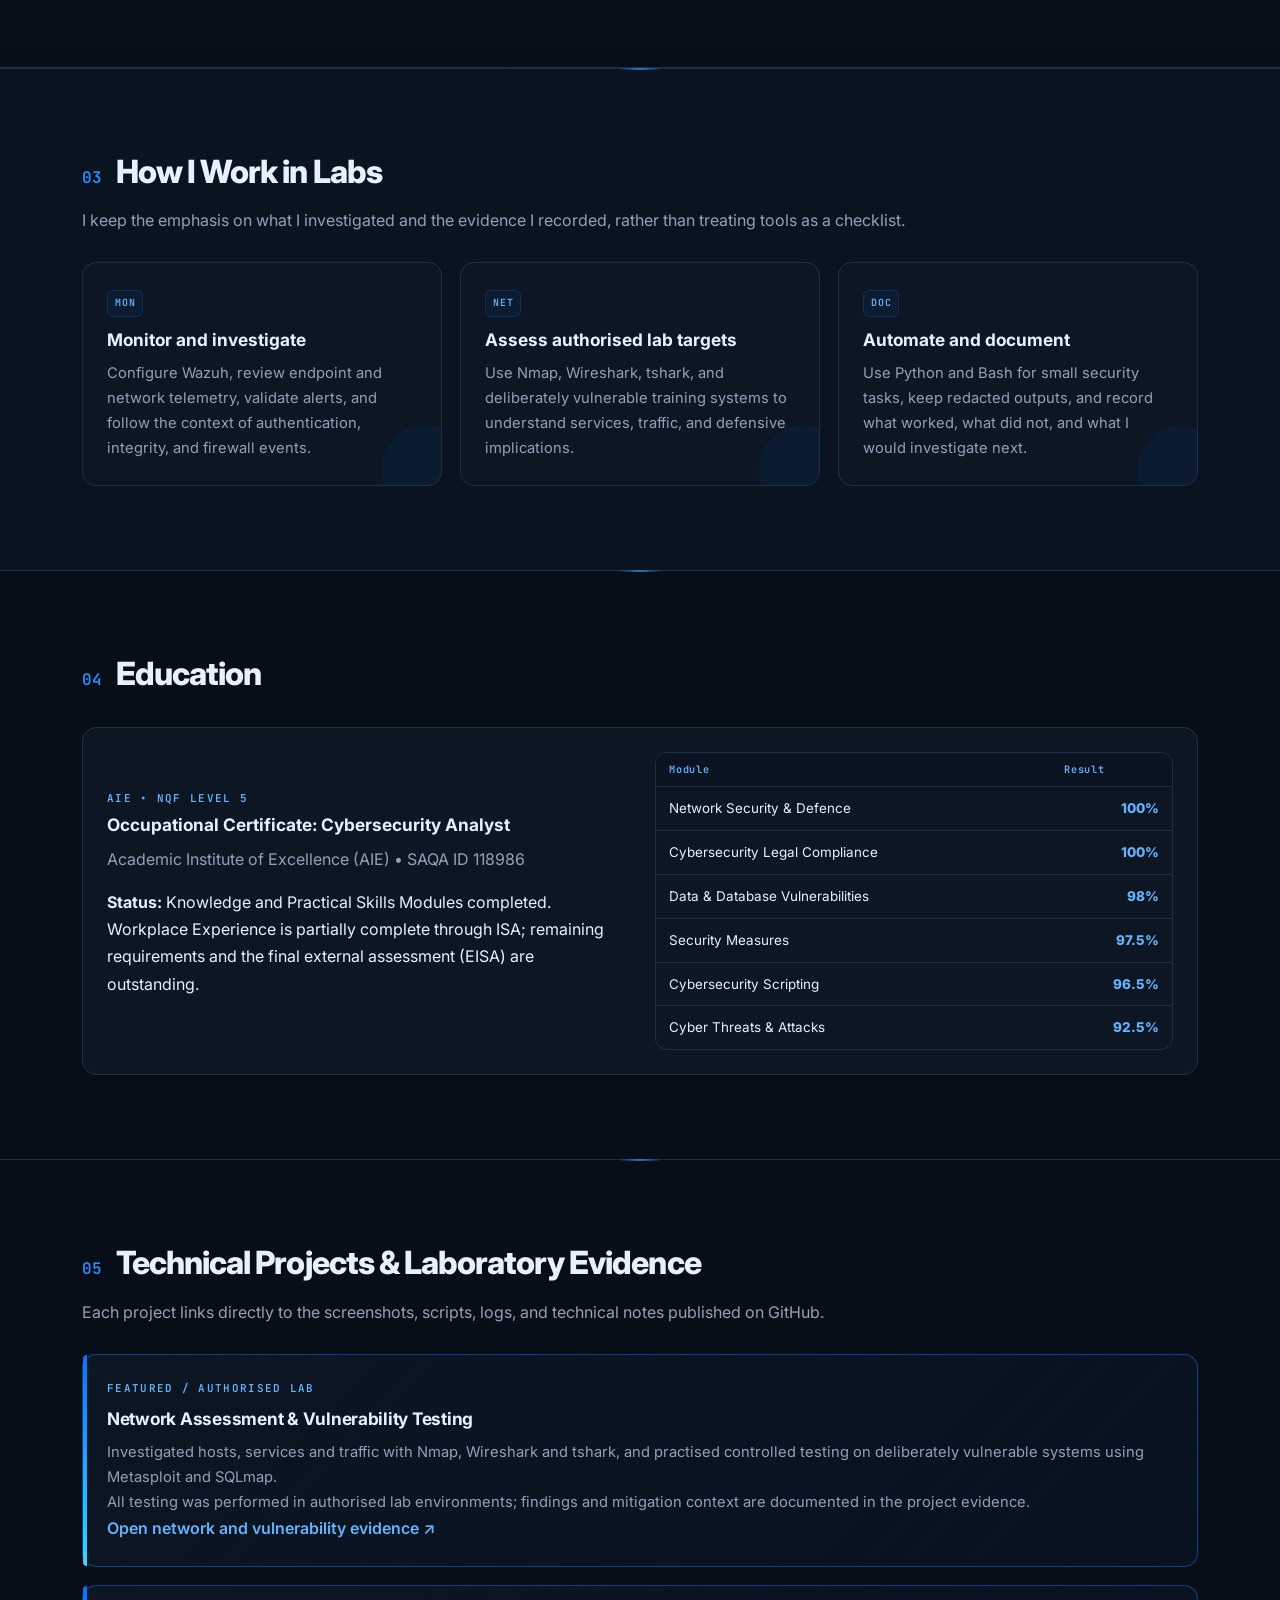
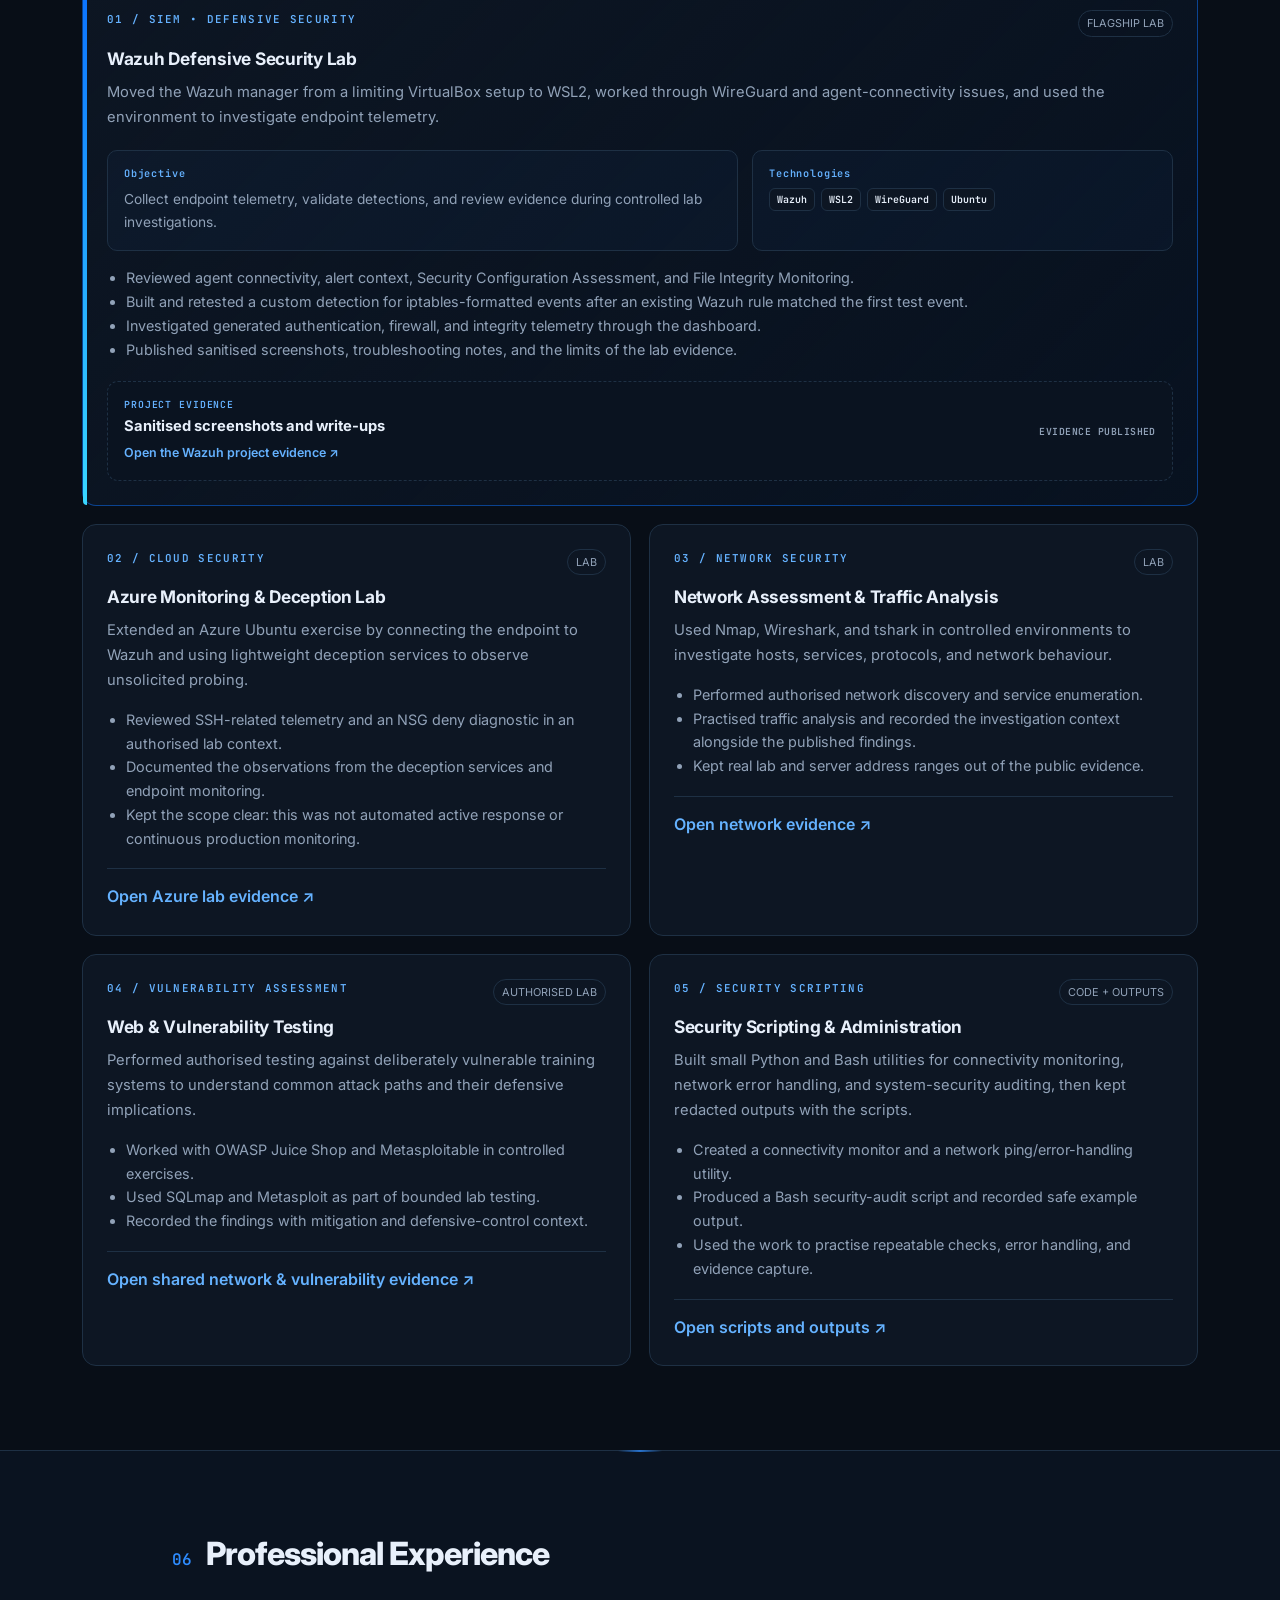
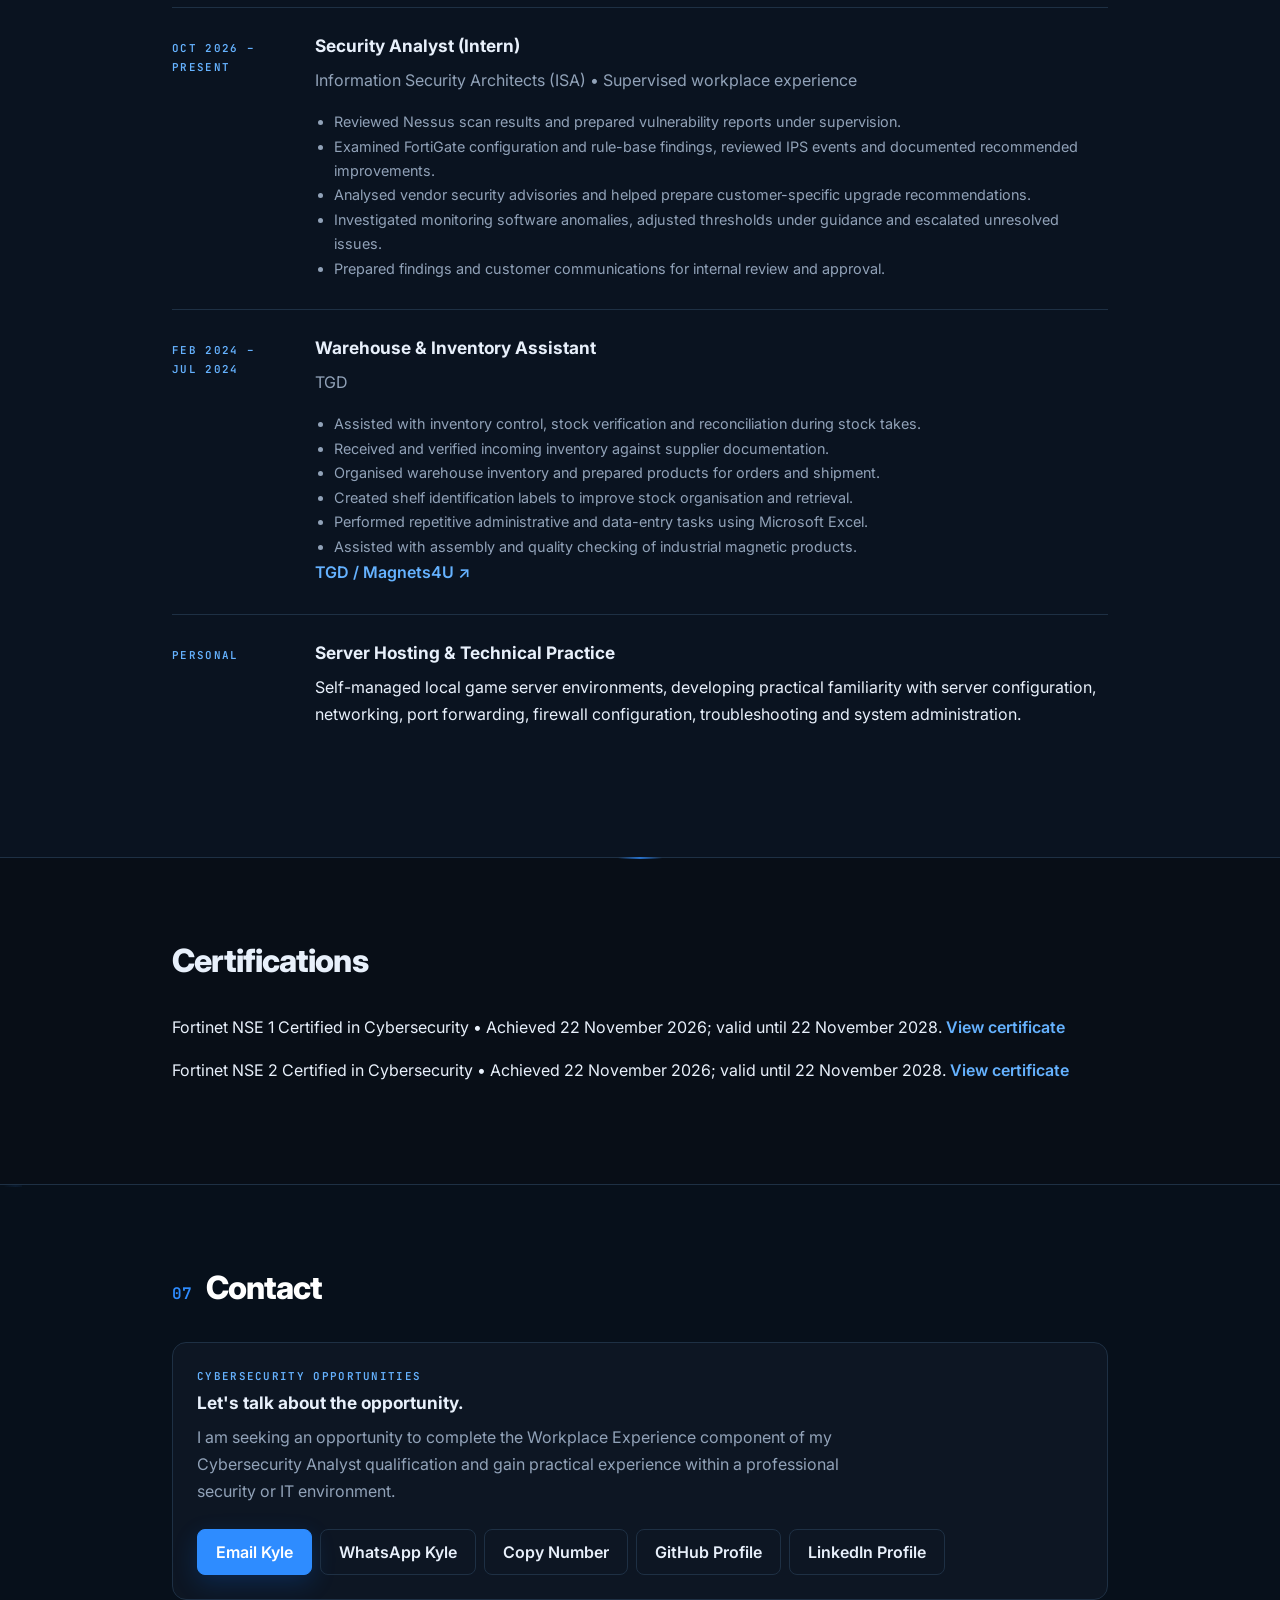
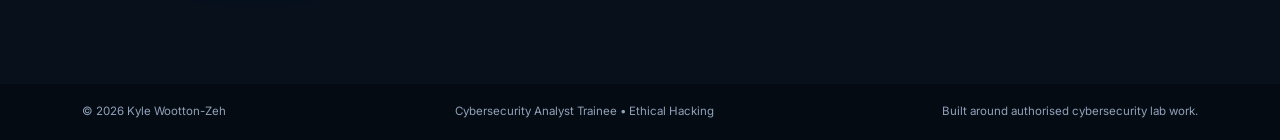
==== commit c3572e62: "Correct role title and generalise monitoring reference" ====
--- a/index.html
+++ b/index.html
@@ -118,7 +118,7 @@
 
 <section id="experience" class="section section-alt">
   <div class="container narrow"><div class="section-heading"><span>06</span><h2>Professional Experience</h2></div>
-    <div class="timeline-item"><div class="timeline-date">OCT 2026 – PRESENT</div><div><h3>Cybersecurity &amp; SOC Intern</h3><p class="muted">Information Security Architects (ISA) • Supervised workplace experience</p><ul><li>Reviewed Nessus scan results and prepared vulnerability reports under supervision.</li><li>Examined FortiGate configuration and rule-base findings, reviewed IPS events and documented recommended improvements.</li><li>Analysed vendor security advisories and helped prepare customer-specific upgrade recommendations.</li><li>Investigated monitoring software monitoring anomalies, adjusted thresholds under guidance and escalated unresolved issues.</li><li>Prepared findings and customer communications for internal review and approval.</li></ul></div></div><div class="timeline-item"><div class="timeline-date">FEB 2024 – JUL 2024</div><div><h3>Warehouse &amp; Inventory Assistant</h3><p class="muted">TGD</p><ul><li>Assisted with inventory control, stock verification and reconciliation during stock takes.</li><li>Received and verified incoming inventory against supplier documentation.</li><li>Organised warehouse inventory and prepared products for orders and shipment.</li><li>Created shelf identification labels to improve stock organisation and retrieval.</li><li>Performed repetitive administrative and data-entry tasks using Microsoft Excel.</li><li>Assisted with assembly and quality checking of industrial magnetic products.</li></ul><a href="https://shop.magnets4u.co.za/" target="_blank" rel="noopener" class="text-link">TGD / Magnets4U ↗</a></div></div>
+    <div class="timeline-item"><div class="timeline-date">OCT 2026 – PRESENT</div><div><h3>Security Analyst (Intern)</h3><p class="muted">Information Security Architects (ISA) • Supervised workplace experience</p><ul><li>Reviewed Nessus scan results and prepared vulnerability reports under supervision.</li><li>Examined FortiGate configuration and rule-base findings, reviewed IPS events and documented recommended improvements.</li><li>Analysed vendor security advisories and helped prepare customer-specific upgrade recommendations.</li><li>Investigated monitoring software anomalies, adjusted thresholds under guidance and escalated unresolved issues.</li><li>Prepared findings and customer communications for internal review and approval.</li></ul></div></div><div class="timeline-item"><div class="timeline-date">FEB 2024 – JUL 2024</div><div><h3>Warehouse &amp; Inventory Assistant</h3><p class="muted">TGD</p><ul><li>Assisted with inventory control, stock verification and reconciliation during stock takes.</li><li>Received and verified incoming inventory against supplier documentation.</li><li>Organised warehouse inventory and prepared products for orders and shipment.</li><li>Created shelf identification labels to improve stock organisation and retrieval.</li><li>Performed repetitive administrative and data-entry tasks using Microsoft Excel.</li><li>Assisted with assembly and quality checking of industrial magnetic products.</li></ul><a href="https://shop.magnets4u.co.za/" target="_blank" rel="noopener" class="text-link">TGD / Magnets4U ↗</a></div></div>
     <div class="timeline-item"><div class="timeline-date">PERSONAL</div><div><h3>Server Hosting & Technical Practice</h3><p>Self-managed local game server environments, developing practical familiarity with server configuration, networking, port forwarding, firewall configuration, troubleshooting and system administration.</p></div></div>
   </div>
 </section>
